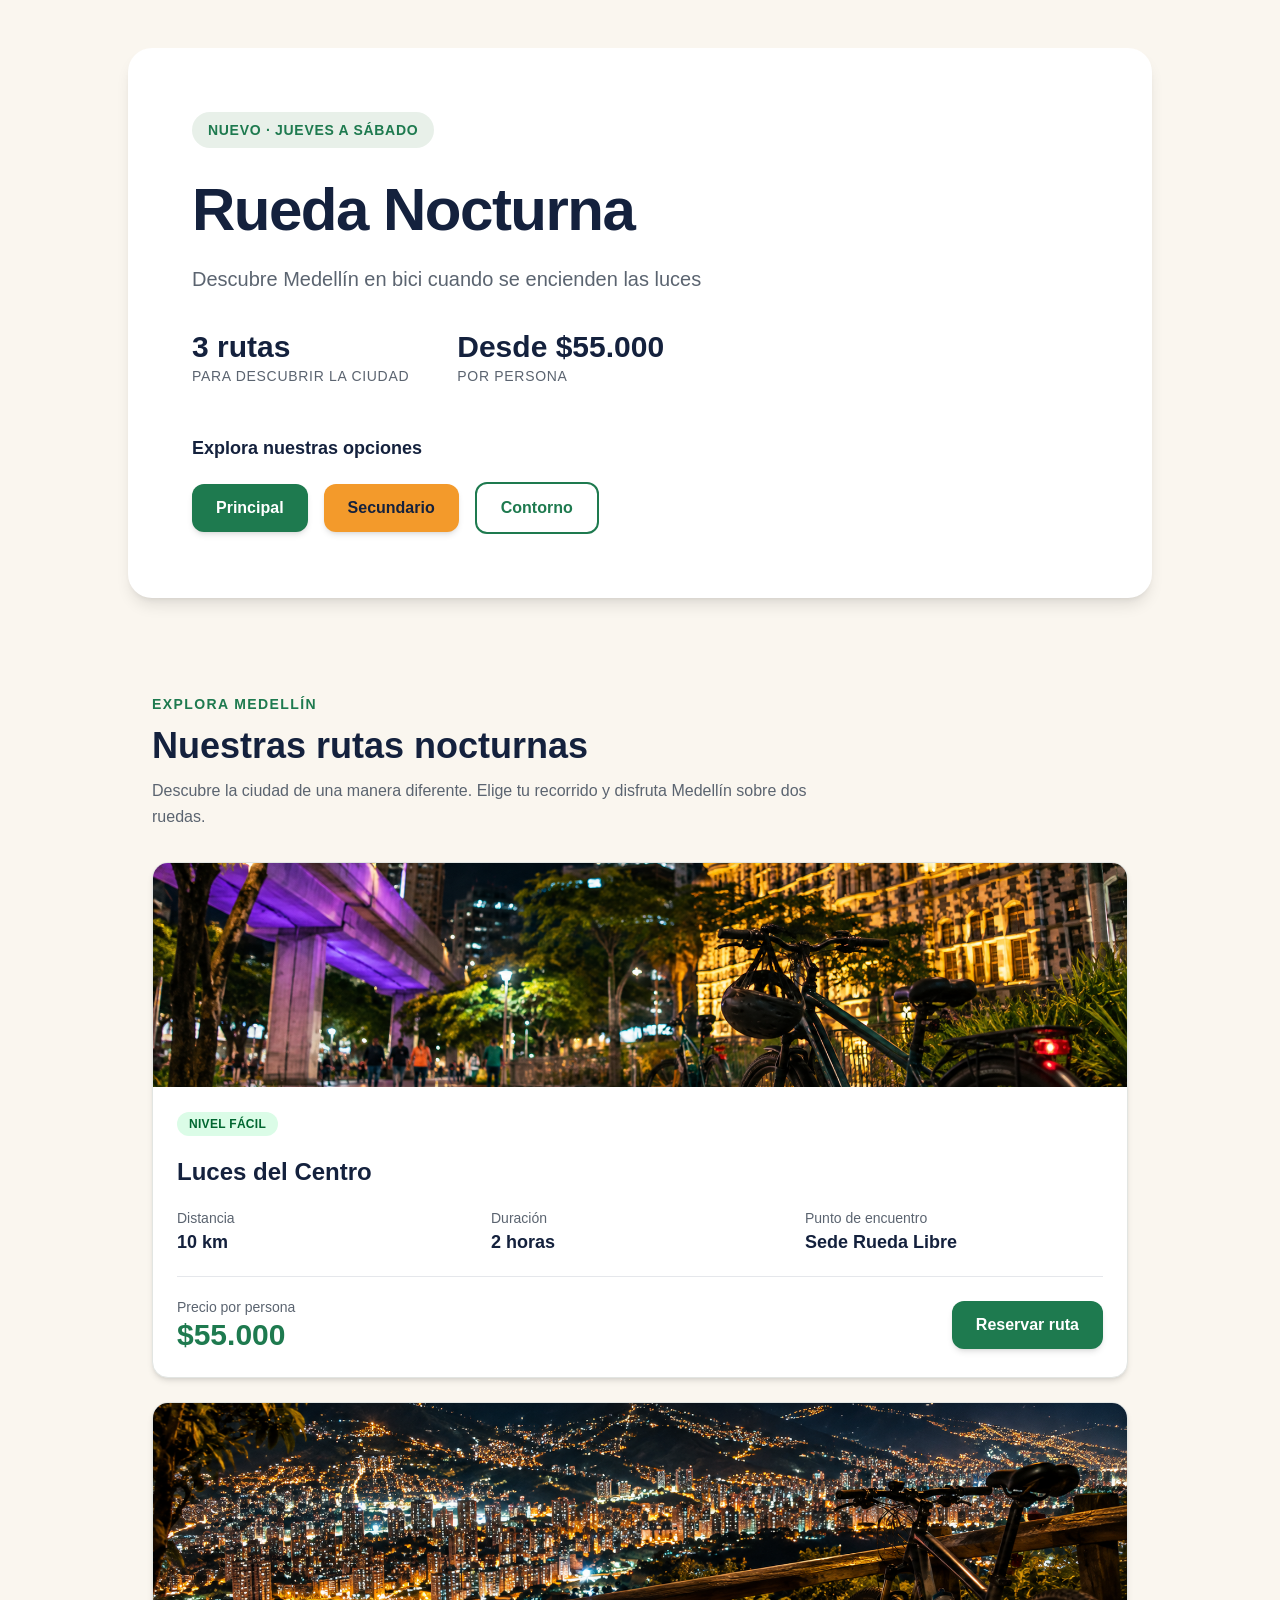
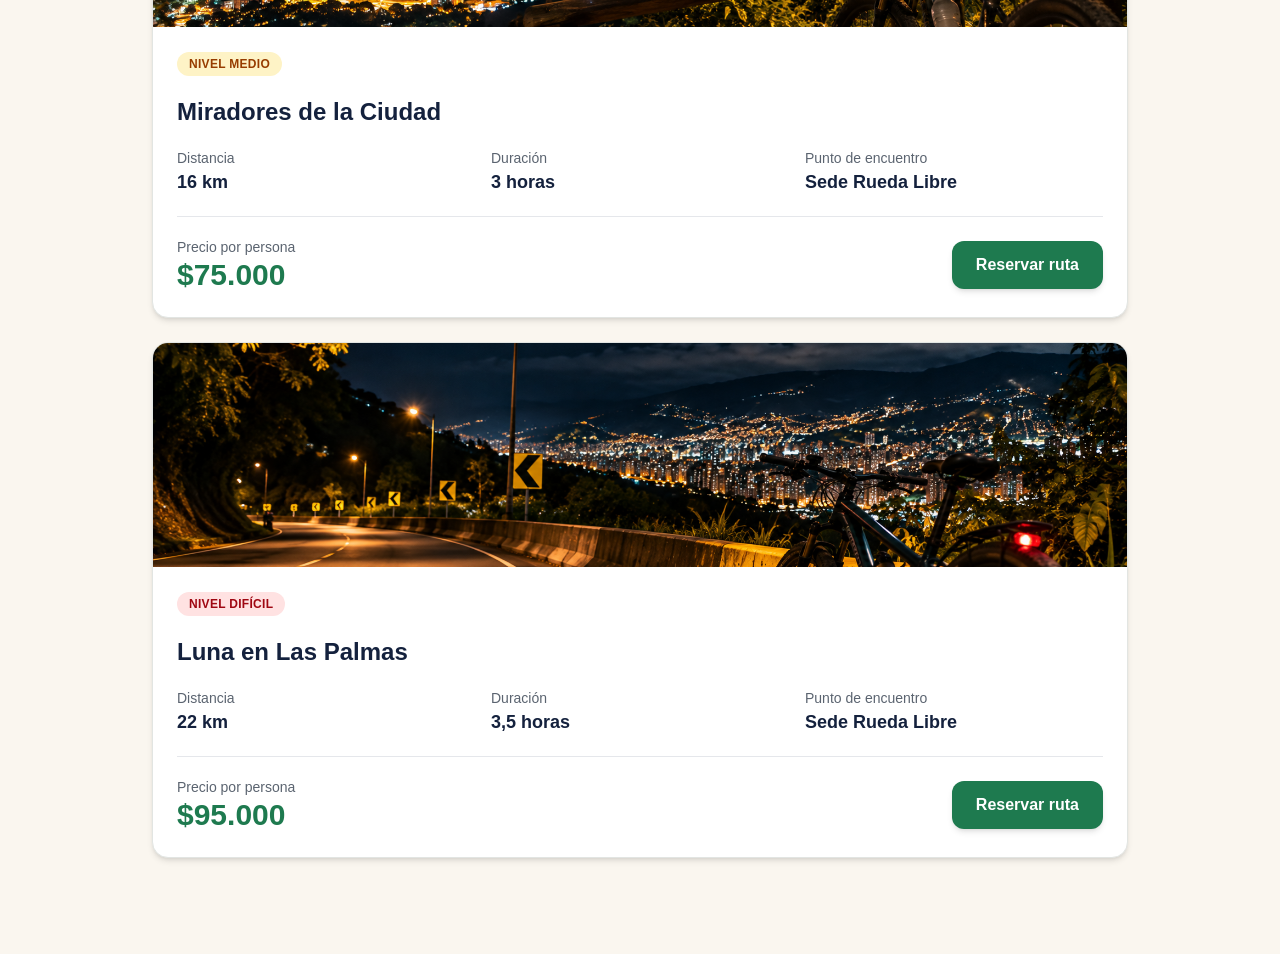
==== nocturna/index.html @ 679b84fb "Tailwind rutas" ====
<!DOCTYPE html>
<html lang="es">
<head>
    <meta charset="UTF-8">
    <meta name="viewport" content="width=device-width, initial-scale=1.0">
    <meta name="description" content="Rueda Nocturna: descubre Medellín en bici cuando se encienden las luces.">

    <title>Rueda Nocturna | Rueda Libre</title>

    <!-- CSS generado por Tailwind CLI -->
    <link rel="stylesheet" href="./src/output.css">
</head>

<body class="min-h-screen bg-[#FAF6EF] text-[#14213D] antialiased">

   <main class="flex min-h-screen flex-col items-center justify-center gap-12 px-6 py-12">

        <section class="mx-auto w-full max-w-5xl rounded-3xl bg-white px-6 py-12 shadow-lg sm:px-10 sm:py-16 lg:px-16">

            <div class="max-w-3xl space-y-6">

                <!-- Etiqueta de campaña -->
                <p class="inline-flex rounded-full bg-[#E8F0E9] px-4 py-2 text-sm font-semibold uppercase tracking-wider text-[#1E7A4F]">
                    Nuevo · Jueves a sábado
                </p>

                <!-- Título y descripción -->
                <div class="space-y-4">
                    <h1 class="text-4xl font-bold leading-tight tracking-tight text-[#14213D] sm:text-5xl lg:text-6xl">
                        Rueda Nocturna
                    </h1>

                    <p class="max-w-2xl text-lg leading-relaxed text-[#5B6470] sm:text-xl">
                        Descubre Medellín en bici cuando se encienden las luces
                    </p>
                </div>

                <!-- Información de campaña -->
                <div class="flex flex-col gap-4 pt-3 sm:flex-row sm:gap-12">

                    <div class="space-y-1">
                        <p class="text-3xl font-bold leading-none text-[#14213D]">
                            3 rutas
                        </p>
                        <p class="text-sm font-medium uppercase tracking-wider text-[#5B6470]">
                            Para descubrir la ciudad
                        </p>
                    </div>

                    <div class="space-y-1">
                        <p class="text-3xl font-bold leading-none text-[#14213D]">
                            Desde $55.000
                        </p>
                        <p class="text-sm font-medium uppercase tracking-wider text-[#5B6470]">
                            Por persona
                        </p>
                    </div>

                </div>

                <!-- Librería de botones -->
                <div class="space-y-5 pt-6">

                    <h2 class="text-lg font-bold text-[#14213D]">
                        Explora nuestras opciones
                    </h2>

                    <div class="flex flex-wrap items-center gap-4">

                        <!-- Botón principal -->
                        <button type="button"
                            class="rounded-xl bg-[#1E7A4F] px-6 py-3 font-bold text-white shadow-md transition-colors hover:bg-[#155D3B] focus-visible:outline-2 focus-visible:outline-offset-4 focus-visible:outline-[#1E7A4F]">
                            Principal
                        </button>

                        <!-- Botón secundario -->
                        <button type="button"
                            class="rounded-xl bg-[#F39A2B] px-6 py-3 font-bold text-[#14213D] shadow-md transition-colors hover:bg-[#E58B25] focus-visible:outline-2 focus-visible:outline-offset-4 focus-visible:outline-[#1E7A4F]">
                            Secundario
                        </button>

                        <!-- Botón de contorno -->
                        <button type="button"
                            class="rounded-xl border-2 border-[#1E7A4F] bg-transparent px-6 py-3 font-bold text-[#1E7A4F] transition-colors hover:bg-[#1E7A4F] hover:text-white focus-visible:outline-2 focus-visible:outline-offset-4 focus-visible:outline-[#1E7A4F]">
                            Contorno
                        </button>

                    </div>

                </div>

            </div>

        </section>



<!-- SECCIÓN DE RUTAS -->
<section id="rutas" class="mx-auto w-full max-w-5xl px-6 py-12">

    <div class="mb-8 space-y-3">
        <p class="text-sm font-bold uppercase tracking-widest text-[#1E7A4F]">
            Explora Medellín
        </p>

        <h2 class="text-3xl font-bold text-[#14213D] sm:text-4xl">
            Nuestras rutas nocturnas
        </h2>

        <p class="max-w-2xl text-base leading-relaxed text-[#5B6470]">
            Descubre la ciudad de una manera diferente.
            Elige tu recorrido y disfruta Medellín sobre dos ruedas.
        </p>
    </div>

    <div class="flex flex-col gap-6">

        <!-- CARD 1: LUCES DEL CENTRO -->
        <article class="overflow-hidden rounded-2xl border border-[#E2E5E2] bg-white shadow-md transition-shadow duration-300 hover:border-[#1E7A4F] hover:shadow-xl">

            <img
                src="../img/ruta-centro.jpg"
                alt="Recorrido nocturno por el centro de Medellín"
                class="h-56 w-full object-cover"
            >

            <div class="space-y-5 p-6">

                <span class="inline-flex rounded-full bg-green-100 px-3 py-1 text-xs font-bold uppercase tracking-wide text-green-800">
                    Nivel fácil
                </span>

                <h3 class="text-2xl font-bold text-[#14213D]">
                    Luces del Centro
                </h3>

                <!-- Datos de la ruta -->
                <dl class="grid grid-cols-1 gap-4 sm:grid-cols-3">

                    <div>
                        <dt class="text-sm font-medium text-[#5B6470]">
                            Distancia
                        </dt>
                        <dd class="text-lg font-bold text-[#14213D]">
                            10 km
                        </dd>
                    </div>

                    <div>
                        <dt class="text-sm font-medium text-[#5B6470]">
                            Duración
                        </dt>
                        <dd class="text-lg font-bold text-[#14213D]">
                            2 horas
                        </dd>
                    </div>

                    <div>
                        <dt class="text-sm font-medium text-[#5B6470]">
                            Punto de encuentro
                        </dt>
                        <dd class="text-lg font-bold text-[#14213D]">
                            Sede Rueda Libre
                        </dd>
                    </div>

                </dl>

                <div class="flex flex-col gap-4 border-t border-gray-200 pt-5 sm:flex-row sm:items-center sm:justify-between">

                    <div>
                        <p class="text-sm text-[#5B6470]">
                            Precio por persona
                        </p>
                        <p class="text-3xl font-bold text-[#1E7A4F]">
                            $55.000
                        </p>
                    </div>

                    <!-- Botón principal del Mini Reto 2 -->
                    <button type="button"
                        class="rounded-xl bg-[#1E7A4F] px-6 py-3 font-bold text-white shadow-md transition-colors hover:bg-[#155D3B] focus-visible:outline-2 focus-visible:outline-offset-4 focus-visible:outline-[#1E7A4F]">
                        Reservar ruta
                    </button>

                </div>

            </div>
        </article>


        <!-- CARD 2: MIRADORES DE LA CIUDAD -->
        <article class="overflow-hidden rounded-2xl border border-[#E2E5E2] bg-white shadow-md transition-shadow duration-300 hover:border-[#1E7A4F] hover:shadow-xl">

            <img
                src="../img/ruta-miradores.jpg"
                alt="Vista panorámica nocturna de Medellín desde sus miradores"
                class="h-56 w-full object-cover"
            >

            <div class="space-y-5 p-6">

                <span class="inline-flex rounded-full bg-amber-100 px-3 py-1 text-xs font-bold uppercase tracking-wide text-amber-800">
                    Nivel medio
                </span>

                <h3 class="text-2xl font-bold text-[#14213D]">
                    Miradores de la Ciudad
                </h3>

                <dl class="grid grid-cols-1 gap-4 sm:grid-cols-3">

                    <div>
                        <dt class="text-sm font-medium text-[#5B6470]">
                            Distancia
                        </dt>
                        <dd class="text-lg font-bold text-[#14213D]">
                            16 km
                        </dd>
                    </div>

                    <div>
                        <dt class="text-sm font-medium text-[#5B6470]">
                            Duración
                        </dt>
                        <dd class="text-lg font-bold text-[#14213D]">
                            3 horas
                        </dd>
                    </div>

                    <div>
                        <dt class="text-sm font-medium text-[#5B6470]">
                            Punto de encuentro
                        </dt>
                        <dd class="text-lg font-bold text-[#14213D]">
                            Sede Rueda Libre
                        </dd>
                    </div>

                </dl>

                <div class="flex flex-col gap-4 border-t border-gray-200 pt-5 sm:flex-row sm:items-center sm:justify-between">

                    <div>
                        <p class="text-sm text-[#5B6470]">
                            Precio por persona
                        </p>
                        <p class="text-3xl font-bold text-[#1E7A4F]">
                            $75.000
                        </p>
                    </div>

                    <button type="button"
                        class="rounded-xl bg-[#1E7A4F] px-6 py-3 font-bold text-white shadow-md transition-colors hover:bg-[#155D3B] focus-visible:outline-2 focus-visible:outline-offset-4 focus-visible:outline-[#1E7A4F]">
                        Reservar ruta
                    </button>

                </div>

            </div>
        </article>


        <!-- CARD 3: LUNA EN LAS PALMAS -->
        <article class="overflow-hidden rounded-2xl border border-[#E2E5E2] bg-white shadow-md transition-shadow duration-300 hover:border-[#1E7A4F] hover:shadow-xl">

            <img
                src="../img/ruta-palmas.jpg"
                alt="Carretera nocturna de Las Palmas en Medellín"
                class="h-56 w-full object-cover"
            >

            <div class="space-y-5 p-6">

                <span class="inline-flex rounded-full bg-red-100 px-3 py-1 text-xs font-bold uppercase tracking-wide text-red-800">
                    Nivel difícil
                </span>

                <h3 class="text-2xl font-bold text-[#14213D]">
                    Luna en Las Palmas
                </h3>

                <dl class="grid grid-cols-1 gap-4 sm:grid-cols-3">

                    <div>
                        <dt class="text-sm font-medium text-[#5B6470]">
                            Distancia
                        </dt>
                        <dd class="text-lg font-bold text-[#14213D]">
                            22 km
                        </dd>
                    </div>

                    <div>
                        <dt class="text-sm font-medium text-[#5B6470]">
                            Duración
                        </dt>
                        <dd class="text-lg font-bold text-[#14213D]">
                            3,5 horas
                        </dd>
                    </div>

                    <div>
                        <dt class="text-sm font-medium text-[#5B6470]">
                            Punto de encuentro
                        </dt>
                        <dd class="text-lg font-bold text-[#14213D]">
                            Sede Rueda Libre
                        </dd>
                    </div>

                </dl>

                <div class="flex flex-col gap-4 border-t border-gray-200 pt-5 sm:flex-row sm:items-center sm:justify-between">

                    <div>
                        <p class="text-sm text-[#5B6470]">
                            Precio por persona
                        </p>
                        <p class="text-3xl font-bold text-[#1E7A4F]">
                            $95.000
                        </p>
                    </div>

                    <button type="button"
                        class="rounded-xl bg-[#1E7A4F] px-6 py-3 font-bold text-white shadow-md transition-colors hover:bg-[#155D3B] focus-visible:outline-2 focus-visible:outline-offset-4 focus-visible:outline-[#1E7A4F]">
                        Reservar ruta
                    </button>

                </div>

            </div>
        </article>

    </div>

</section>
<!-- FIN SECCIÓN DE RUTAS -->


    </main>

</body>
</html>
---- nocturna/src/output.css ----
/*! tailwindcss v4.3.5 | MIT License | https://tailwindcss.com */
@layer properties;
@layer theme, base, components, utilities;
@layer theme {
  :root, :host {
    --font-sans: -apple-system, BlinkMacSystemFont, "Segoe UI", Roboto, "Helvetica Neue",
      "Noto Sans", Arial, sans-serif, "Apple Color Emoji", "Segoe UI Emoji",
      "Segoe UI Symbol", "Noto Color Emoji";
    --font-mono: ui-monospace, SFMono-Regular, Menlo, Monaco, Consolas, "Liberation Mono",
      "Courier New", monospace;
    --color-red-100: oklch(93.6% 0.032 17.717);
    --color-red-800: oklch(44.4% 0.177 26.899);
    --color-amber-100: oklch(96.2% 0.059 95.617);
    --color-amber-800: oklch(47.3% 0.137 46.201);
    --color-green-100: oklch(96.2% 0.044 156.743);
    --color-green-800: oklch(44.8% 0.119 151.328);
    --color-gray-200: oklch(92.8% 0.006 264.531);
    --color-white: #fff;
    --spacing: 0.25rem;
    --container-2xl: 42rem;
    --container-3xl: 48rem;
    --container-5xl: 64rem;
    --text-xs: 0.75rem;
    --text-xs--line-height: calc(1 / 0.75);
    --text-sm: 0.875rem;
    --text-sm--line-height: calc(1.25 / 0.875);
    --text-base: 1rem;
    --text-base--line-height: calc(1.5 / 1);
    --text-lg: 1.125rem;
    --text-lg--line-height: calc(1.75 / 1.125);
    --text-xl: 1.25rem;
    --text-xl--line-height: calc(1.75 / 1.25);
    --text-2xl: 1.5rem;
    --text-2xl--line-height: calc(2 / 1.5);
    --text-3xl: 1.875rem;
    --text-3xl--line-height: calc(2.25 / 1.875);
    --text-4xl: 2.25rem;
    --text-4xl--line-height: calc(2.5 / 2.25);
    --text-5xl: 3rem;
    --text-5xl--line-height: 1;
    --text-6xl: 3.75rem;
    --text-6xl--line-height: 1;
    --font-weight-medium: 500;
    --font-weight-semibold: 600;
    --font-weight-bold: 700;
    --tracking-tight: -0.025em;
    --tracking-wide: 0.025em;
    --tracking-wider: 0.05em;
    --tracking-widest: 0.1em;
    --leading-tight: 1.25;
    --leading-relaxed: 1.625;
    --radius-xl: 0.75rem;
    --radius-2xl: 1rem;
    --radius-3xl: 1.5rem;
    --default-transition-duration: 150ms;
    --default-transition-timing-function: cubic-bezier(0.4, 0, 0.2, 1);
    --default-font-family: var(--font-sans);
    --default-mono-font-family: var(--font-mono);
  }
}
@layer base {
  *, ::after, ::before, ::backdrop, ::file-selector-button {
    box-sizing: border-box;
    margin: 0;
    padding: 0;
    border: 0 solid;
  }
  html, :host {
    line-height: 1.5;
    -webkit-text-size-adjust: 100%;
    tab-size: 4;
    font-family: var(--default-font-family, -apple-system, BlinkMacSystemFont, "Segoe UI", Roboto, "Helvetica Neue", "Noto Sans", Arial, sans-serif, "Apple Color Emoji", "Segoe UI Emoji", "Segoe UI Symbol", "Noto Color Emoji");
    font-feature-settings: var(--default-font-feature-settings, normal);
    font-variation-settings: var(--default-font-variation-settings, normal);
    -webkit-tap-highlight-color: transparent;
  }
  hr {
    height: 0;
    color: inherit;
    border-top-width: 1px;
  }
  abbr:where([title]) {
    -webkit-text-decoration: underline dotted;
    text-decoration: underline dotted;
  }
  h1, h2, h3, h4, h5, h6 {
    font-size: inherit;
    font-weight: inherit;
  }
  a {
    color: inherit;
    -webkit-text-decoration: inherit;
    text-decoration: inherit;
  }
  b, strong {
    font-weight: bolder;
  }
  code, kbd, samp, pre {
    font-family: var(--default-mono-font-family, ui-monospace, SFMono-Regular, Menlo, Monaco, Consolas, "Liberation Mono", "Courier New", monospace);
    font-feature-settings: var(--default-mono-font-feature-settings, normal);
    font-variation-settings: var(--default-mono-font-variation-settings, normal);
    font-size: 1em;
  }
  small {
    font-size: 80%;
  }
  sub, sup {
    font-size: 75%;
    line-height: 0;
    position: relative;
    vertical-align: baseline;
  }
  sub {
    bottom: -0.25em;
  }
  sup {
    top: -0.5em;
  }
  table {
    text-indent: 0;
    border-color: inherit;
    border-collapse: collapse;
  }
  :-moz-focusring:where(:not(iframe)) {
    outline: auto;
  }
  progress {
    vertical-align: baseline;
  }
  summary {
    display: list-item;
  }
  ol, ul, menu {
    list-style: none;
  }
  img, svg, video, canvas, audio, iframe, embed, object {
    display: block;
    vertical-align: middle;
  }
  img, video {
    max-width: 100%;
    height: auto;
  }
  button, input, select, optgroup, textarea, ::file-selector-button {
    font: inherit;
    font-feature-settings: inherit;
    font-variation-settings: inherit;
    letter-spacing: inherit;
    color: inherit;
    border-radius: 0;
    background-color: transparent;
    opacity: 1;
  }
  :where(select:is([multiple], [size])) optgroup {
    font-weight: bolder;
  }
  :where(select:is([multiple], [size])) optgroup option {
    padding-inline-start: 20px;
  }
  ::file-selector-button {
    margin-inline-end: 4px;
  }
  ::placeholder {
    opacity: 1;
  }
  @supports (not (-webkit-appearance: -apple-pay-button))  or (contain-intrinsic-size: 1px) {
    ::placeholder {
      color: currentcolor;
      @supports (color: color-mix(in lab, red, red)) {
        color: color-mix(in oklab, currentcolor 50%, transparent);
      }
    }
  }
  textarea {
    resize: vertical;
  }
  ::-webkit-search-decoration {
    -webkit-appearance: none;
  }
  ::-webkit-date-and-time-value {
    min-height: 1lh;
    text-align: inherit;
  }
  ::-webkit-datetime-edit {
    display: inline-flex;
  }
  ::-webkit-datetime-edit-fields-wrapper {
    padding: 0;
  }
  ::-webkit-datetime-edit, ::-webkit-datetime-edit-year-field, ::-webkit-datetime-edit-month-field, ::-webkit-datetime-edit-day-field, ::-webkit-datetime-edit-hour-field, ::-webkit-datetime-edit-minute-field, ::-webkit-datetime-edit-second-field, ::-webkit-datetime-edit-millisecond-field, ::-webkit-datetime-edit-meridiem-field {
    padding-block: 0;
  }
  ::-webkit-calendar-picker-indicator {
    line-height: 1;
  }
  :-moz-ui-invalid {
    box-shadow: none;
  }
  button, input:where([type="button"], [type="reset"], [type="submit"]), ::file-selector-button {
    appearance: button;
  }
  ::-webkit-inner-spin-button, ::-webkit-outer-spin-button {
    height: auto;
  }
  [hidden]:where(:not([hidden="until-found"])) {
    display: none !important;
  }
}
@layer utilities {
  .visible {
    visibility: visible;
  }
  .mx-auto {
    margin-inline: auto;
  }
  .mb-8 {
    margin-bottom: calc(var(--spacing) * 8);
  }
  .flex {
    display: flex;
  }
  .grid {
    display: grid;
  }
  .inline-flex {
    display: inline-flex;
  }
  .h-56 {
    height: calc(var(--spacing) * 56);
  }
  .min-h-screen {
    min-height: 100vh;
  }
  .w-full {
    width: 100%;
  }
  .max-w-2xl {
    max-width: var(--container-2xl);
  }
  .max-w-3xl {
    max-width: var(--container-3xl);
  }
  .max-w-5xl {
    max-width: var(--container-5xl);
  }
  .grid-cols-1 {
    grid-template-columns: repeat(1, minmax(0, 1fr));
  }
  .flex-col {
    flex-direction: column;
  }
  .flex-wrap {
    flex-wrap: wrap;
  }
  .items-center {
    align-items: center;
  }
  .justify-center {
    justify-content: center;
  }
  .gap-4 {
    gap: calc(var(--spacing) * 4);
  }
  .gap-6 {
    gap: calc(var(--spacing) * 6);
  }
  .gap-12 {
    gap: calc(var(--spacing) * 12);
  }
  :where(.space-y-1 > :not(:last-child)) {
    --tw-space-y-reverse: 0;
    margin-block-start: calc(var(--spacing) * var(--tw-space-y-reverse));
    margin-block-end: calc(var(--spacing) * calc(1 - var(--tw-space-y-reverse)));
  }
  :where(.space-y-3 > :not(:last-child)) {
    --tw-space-y-reverse: 0;
    margin-block-start: calc(calc(var(--spacing) * 3) * var(--tw-space-y-reverse));
    margin-block-end: calc(calc(var(--spacing) * 3) * calc(1 - var(--tw-space-y-reverse)));
  }
  :where(.space-y-4 > :not(:last-child)) {
    --tw-space-y-reverse: 0;
    margin-block-start: calc(calc(var(--spacing) * 4) * var(--tw-space-y-reverse));
    margin-block-end: calc(calc(var(--spacing) * 4) * calc(1 - var(--tw-space-y-reverse)));
  }
  :where(.space-y-5 > :not(:last-child)) {
    --tw-space-y-reverse: 0;
    margin-block-start: calc(calc(var(--spacing) * 5) * var(--tw-space-y-reverse));
    margin-block-end: calc(calc(var(--spacing) * 5) * calc(1 - var(--tw-space-y-reverse)));
  }
  :where(.space-y-6 > :not(:last-child)) {
    --tw-space-y-reverse: 0;
    margin-block-start: calc(calc(var(--spacing) * 6) * var(--tw-space-y-reverse));
    margin-block-end: calc(calc(var(--spacing) * 6) * calc(1 - var(--tw-space-y-reverse)));
  }
  .overflow-hidden {
    overflow: hidden;
  }
  .rounded-2xl {
    border-radius: var(--radius-2xl);
  }
  .rounded-3xl {
    border-radius: var(--radius-3xl);
  }
  .rounded-full {
    border-radius: calc(infinity * 1px);
  }
  .rounded-xl {
    border-radius: var(--radius-xl);
  }
  .border {
    border-style: var(--tw-border-style);
    border-width: 1px;
  }
  .border-2 {
    border-style: var(--tw-border-style);
    border-width: 2px;
  }
  .border-t {
    border-top-style: var(--tw-border-style);
    border-top-width: 1px;
  }
  .border-\[\#1E7A4F\] {
    border-color: #1E7A4F;
  }
  .border-\[\#E2E5E2\] {
    border-color: #E2E5E2;
  }
  .border-gray-200 {
    border-color: var(--color-gray-200);
  }
  .bg-\[\#1E7A4F\] {
    background-color: #1E7A4F;
  }
  .bg-\[\#E8F0E9\] {
    background-color: #E8F0E9;
  }
  .bg-\[\#F39A2B\] {
    background-color: #F39A2B;
  }
  .bg-\[\#FAF6EF\] {
    background-color: #FAF6EF;
  }
  .bg-amber-100 {
    background-color: var(--color-amber-100);
  }
  .bg-green-100 {
    background-color: var(--color-green-100);
  }
  .bg-red-100 {
    background-color: var(--color-red-100);
  }
  .bg-transparent {
    background-color: transparent;
  }
  .bg-white {
    background-color: var(--color-white);
  }
  .object-cover {
    object-fit: cover;
  }
  .p-6 {
    padding: calc(var(--spacing) * 6);
  }
  .px-3 {
    padding-inline: calc(var(--spacing) * 3);
  }
  .px-4 {
    padding-inline: calc(var(--spacing) * 4);
  }
  .px-6 {
    padding-inline: calc(var(--spacing) * 6);
  }
  .px-8 {
    padding-inline: calc(var(--spacing) * 8);
  }
  .py-1 {
    padding-block: var(--spacing);
  }
  .py-2 {
    padding-block: calc(var(--spacing) * 2);
  }
  .py-3 {
    padding-block: calc(var(--spacing) * 3);
  }
  .py-4 {
    padding-block: calc(var(--spacing) * 4);
  }
  .py-12 {
    padding-block: calc(var(--spacing) * 12);
  }
  .pt-3 {
    padding-top: calc(var(--spacing) * 3);
  }
  .pt-4 {
    padding-top: calc(var(--spacing) * 4);
  }
  .pt-5 {
    padding-top: calc(var(--spacing) * 5);
  }
  .pt-6 {
    padding-top: calc(var(--spacing) * 6);
  }
  .text-2xl {
    font-size: var(--text-2xl);
    line-height: var(--tw-leading, var(--text-2xl--line-height));
  }
  .text-3xl {
    font-size: var(--text-3xl);
    line-height: var(--tw-leading, var(--text-3xl--line-height));
  }
  .text-4xl {
    font-size: var(--text-4xl);
    line-height: var(--tw-leading, var(--text-4xl--line-height));
  }
  .text-base {
    font-size: var(--text-base);
    line-height: var(--tw-leading, var(--text-base--line-height));
  }
  .text-lg {
    font-size: var(--text-lg);
    line-height: var(--tw-leading, var(--text-lg--line-height));
  }
  .text-sm {
    font-size: var(--text-sm);
    line-height: var(--tw-leading, var(--text-sm--line-height));
  }
  .text-xs {
    font-size: var(--text-xs);
    line-height: var(--tw-leading, var(--text-xs--line-height));
  }
  .leading-none {
    --tw-leading: 1;
    line-height: 1;
  }
  .leading-relaxed {
    --tw-leading: var(--leading-relaxed);
    line-height: var(--leading-relaxed);
  }
  .leading-tight {
    --tw-leading: var(--leading-tight);
    line-height: var(--leading-tight);
  }
  .font-bold {
    --tw-font-weight: var(--font-weight-bold);
    font-weight: var(--font-weight-bold);
  }
  .font-medium {
    --tw-font-weight: var(--font-weight-medium);
    font-weight: var(--font-weight-medium);
  }
  .font-semibold {
    --tw-font-weight: var(--font-weight-semibold);
    font-weight: var(--font-weight-semibold);
  }
  .tracking-tight {
    --tw-tracking: var(--tracking-tight);
    letter-spacing: var(--tracking-tight);
  }
  .tracking-wide {
    --tw-tracking: var(--tracking-wide);
    letter-spacing: var(--tracking-wide);
  }
  .tracking-wider {
    --tw-tracking: var(--tracking-wider);
    letter-spacing: var(--tracking-wider);
  }
  .tracking-widest {
    --tw-tracking: var(--tracking-widest);
    letter-spacing: var(--tracking-widest);
  }
  .text-\[\#1E7A4F\] {
    color: #1E7A4F;
  }
  .text-\[\#5B6470\] {
    color: #5B6470;
  }
  .text-\[\#14213D\] {
    color: #14213D;
  }
  .text-amber-800 {
    color: var(--color-amber-800);
  }
  .text-green-800 {
    color: var(--color-green-800);
  }
  .text-red-800 {
    color: var(--color-red-800);
  }
  .text-white {
    color: var(--color-white);
  }
  .uppercase {
    text-transform: uppercase;
  }
  .no-underline {
    text-decoration-line: none;
  }
  .antialiased {
    -webkit-font-smoothing: antialiased;
    -moz-osx-font-smoothing: grayscale;
  }
  .shadow-lg {
    --tw-shadow: 0 10px 15px -3px var(--tw-shadow-color, rgb(0 0 0 / 0.1)), 0 4px 6px -4px var(--tw-shadow-color, rgb(0 0 0 / 0.1));
    box-shadow: var(--tw-inset-shadow), var(--tw-inset-ring-shadow), var(--tw-ring-offset-shadow), var(--tw-ring-shadow), var(--tw-shadow);
  }
  .shadow-md {
    --tw-shadow: 0 4px 6px -1px var(--tw-shadow-color, rgb(0 0 0 / 0.1)), 0 2px 4px -2px var(--tw-shadow-color, rgb(0 0 0 / 0.1));
    box-shadow: var(--tw-inset-shadow), var(--tw-inset-ring-shadow), var(--tw-ring-offset-shadow), var(--tw-ring-shadow), var(--tw-shadow);
  }
  .shadow-sm {
    --tw-shadow: 0 1px 3px 0 var(--tw-shadow-color, rgb(0 0 0 / 0.1)), 0 1px 2px -1px var(--tw-shadow-color, rgb(0 0 0 / 0.1));
    box-shadow: var(--tw-inset-shadow), var(--tw-inset-ring-shadow), var(--tw-ring-offset-shadow), var(--tw-ring-shadow), var(--tw-shadow);
  }
  .transition-colors {
    transition-property: color, background-color, border-color, outline-color, text-decoration-color, fill, stroke, --tw-gradient-from, --tw-gradient-via, --tw-gradient-to;
    transition-timing-function: var(--tw-ease, var(--default-transition-timing-function));
    transition-duration: var(--tw-duration, var(--default-transition-duration));
  }
  .transition-shadow {
    transition-property: box-shadow;
    transition-timing-function: var(--tw-ease, var(--default-transition-timing-function));
    transition-duration: var(--tw-duration, var(--default-transition-duration));
  }
  .duration-300 {
    --tw-duration: 300ms;
    transition-duration: 300ms;
  }
  @media (hover: hover) {
    .hover\:border-\[\#1E7A4F\]:hover {
      border-color: #1E7A4F;
    }
    .hover\:bg-\[\#1E7A4F\]:hover {
      background-color: #1E7A4F;
    }
    .hover\:bg-\[\#155D3B\]:hover {
      background-color: #155D3B;
    }
    .hover\:bg-\[\#E58B25\]:hover {
      background-color: #E58B25;
    }
    .hover\:text-white:hover {
      color: var(--color-white);
    }
    .hover\:shadow-xl:hover {
      --tw-shadow: 0 20px 25px -5px var(--tw-shadow-color, rgb(0 0 0 / 0.1)), 0 8px 10px -6px var(--tw-shadow-color, rgb(0 0 0 / 0.1));
      box-shadow: var(--tw-inset-shadow), var(--tw-inset-ring-shadow), var(--tw-ring-offset-shadow), var(--tw-ring-shadow), var(--tw-shadow);
    }
  }
  .focus-visible\:outline-2:focus-visible {
    outline-style: var(--tw-outline-style);
    outline-width: 2px;
  }
  .focus-visible\:outline-offset-4:focus-visible {
    outline-offset: 4px;
  }
  .focus-visible\:outline-\[\#1E7A4F\]:focus-visible {
    outline-color: #1E7A4F;
  }
  @media (width >= 40rem) {
    .sm\:w-auto {
      width: auto;
    }
    .sm\:grid-cols-3 {
      grid-template-columns: repeat(3, minmax(0, 1fr));
    }
    .sm\:flex-row {
      flex-direction: row;
    }
    .sm\:items-center {
      align-items: center;
    }
    .sm\:justify-between {
      justify-content: space-between;
    }
    .sm\:gap-12 {
      gap: calc(var(--spacing) * 12);
    }
    .sm\:px-10 {
      padding-inline: calc(var(--spacing) * 10);
    }
    .sm\:py-16 {
      padding-block: calc(var(--spacing) * 16);
    }
    .sm\:text-4xl {
      font-size: var(--text-4xl);
      line-height: var(--tw-leading, var(--text-4xl--line-height));
    }
    .sm\:text-5xl {
      font-size: var(--text-5xl);
      line-height: var(--tw-leading, var(--text-5xl--line-height));
    }
    .sm\:text-xl {
      font-size: var(--text-xl);
      line-height: var(--tw-leading, var(--text-xl--line-height));
    }
  }
  @media (width >= 64rem) {
    .lg\:px-16 {
      padding-inline: calc(var(--spacing) * 16);
    }
    .lg\:text-6xl {
      font-size: var(--text-6xl);
      line-height: var(--tw-leading, var(--text-6xl--line-height));
    }
  }
}
@property --tw-space-y-reverse {
  syntax: "*";
  inherits: false;
  initial-value: 0;
}
@property --tw-border-style {
  syntax: "*";
  inherits: false;
  initial-value: solid;
}
@property --tw-leading {
  syntax: "*";
  inherits: false;
}
@property --tw-font-weight {
  syntax: "*";
  inherits: false;
}
@property --tw-tracking {
  syntax: "*";
  inherits: false;
}
@property --tw-shadow {
  syntax: "*";
  inherits: false;
  initial-value: 0 0 #0000;
}
@property --tw-shadow-color {
  syntax: "*";
  inherits: false;
}
@property --tw-shadow-alpha {
  syntax: "<percentage>";
  inherits: false;
  initial-value: 100%;
}
@property --tw-inset-shadow {
  syntax: "*";
  inherits: false;
  initial-value: 0 0 #0000;
}
@property --tw-inset-shadow-color {
  syntax: "*";
  inherits: false;
}
@property --tw-inset-shadow-alpha {
  syntax: "<percentage>";
  inherits: false;
  initial-value: 100%;
}
@property --tw-ring-color {
  syntax: "*";
  inherits: false;
}
@property --tw-ring-shadow {
  syntax: "*";
  inherits: false;
  initial-value: 0 0 #0000;
}
@property --tw-inset-ring-color {
  syntax: "*";
  inherits: false;
}
@property --tw-inset-ring-shadow {
  syntax: "*";
  inherits: false;
  initial-value: 0 0 #0000;
}
@property --tw-ring-inset {
  syntax: "*";
  inherits: false;
}
@property --tw-ring-offset-width {
  syntax: "<length>";
  inherits: false;
  initial-value: 0px;
}
@property --tw-ring-offset-color {
  syntax: "*";
  inherits: false;
  initial-value: #fff;
}
@property --tw-ring-offset-shadow {
  syntax: "*";
  inherits: false;
  initial-value: 0 0 #0000;
}
@property --tw-duration {
  syntax: "*";
  inherits: false;
}
@property --tw-outline-style {
  syntax: "*";
  inherits: false;
  initial-value: solid;
}
@layer properties {
  @supports ((-webkit-hyphens: none) and (not (margin-trim: block))) or ((-moz-orient: inline) and (not (color:rgb(from red r g b)))) {
    *, ::before, ::after, ::backdrop {
      --tw-space-y-reverse: 0;
      --tw-border-style: solid;
      --tw-leading: initial;
      --tw-font-weight: initial;
      --tw-tracking: initial;
      --tw-shadow: 0 0 #0000;
      --tw-shadow-color: initial;
      --tw-shadow-alpha: 100%;
      --tw-inset-shadow: 0 0 #0000;
      --tw-inset-shadow-color: initial;
      --tw-inset-shadow-alpha: 100%;
      --tw-ring-color: initial;
      --tw-ring-shadow: 0 0 #0000;
      --tw-inset-ring-color: initial;
      --tw-inset-ring-shadow: 0 0 #0000;
      --tw-ring-inset: initial;
      --tw-ring-offset-width: 0px;
      --tw-ring-offset-color: #fff;
      --tw-ring-offset-shadow: 0 0 #0000;
      --tw-duration: initial;
      --tw-outline-style: solid;
    }
  }
}
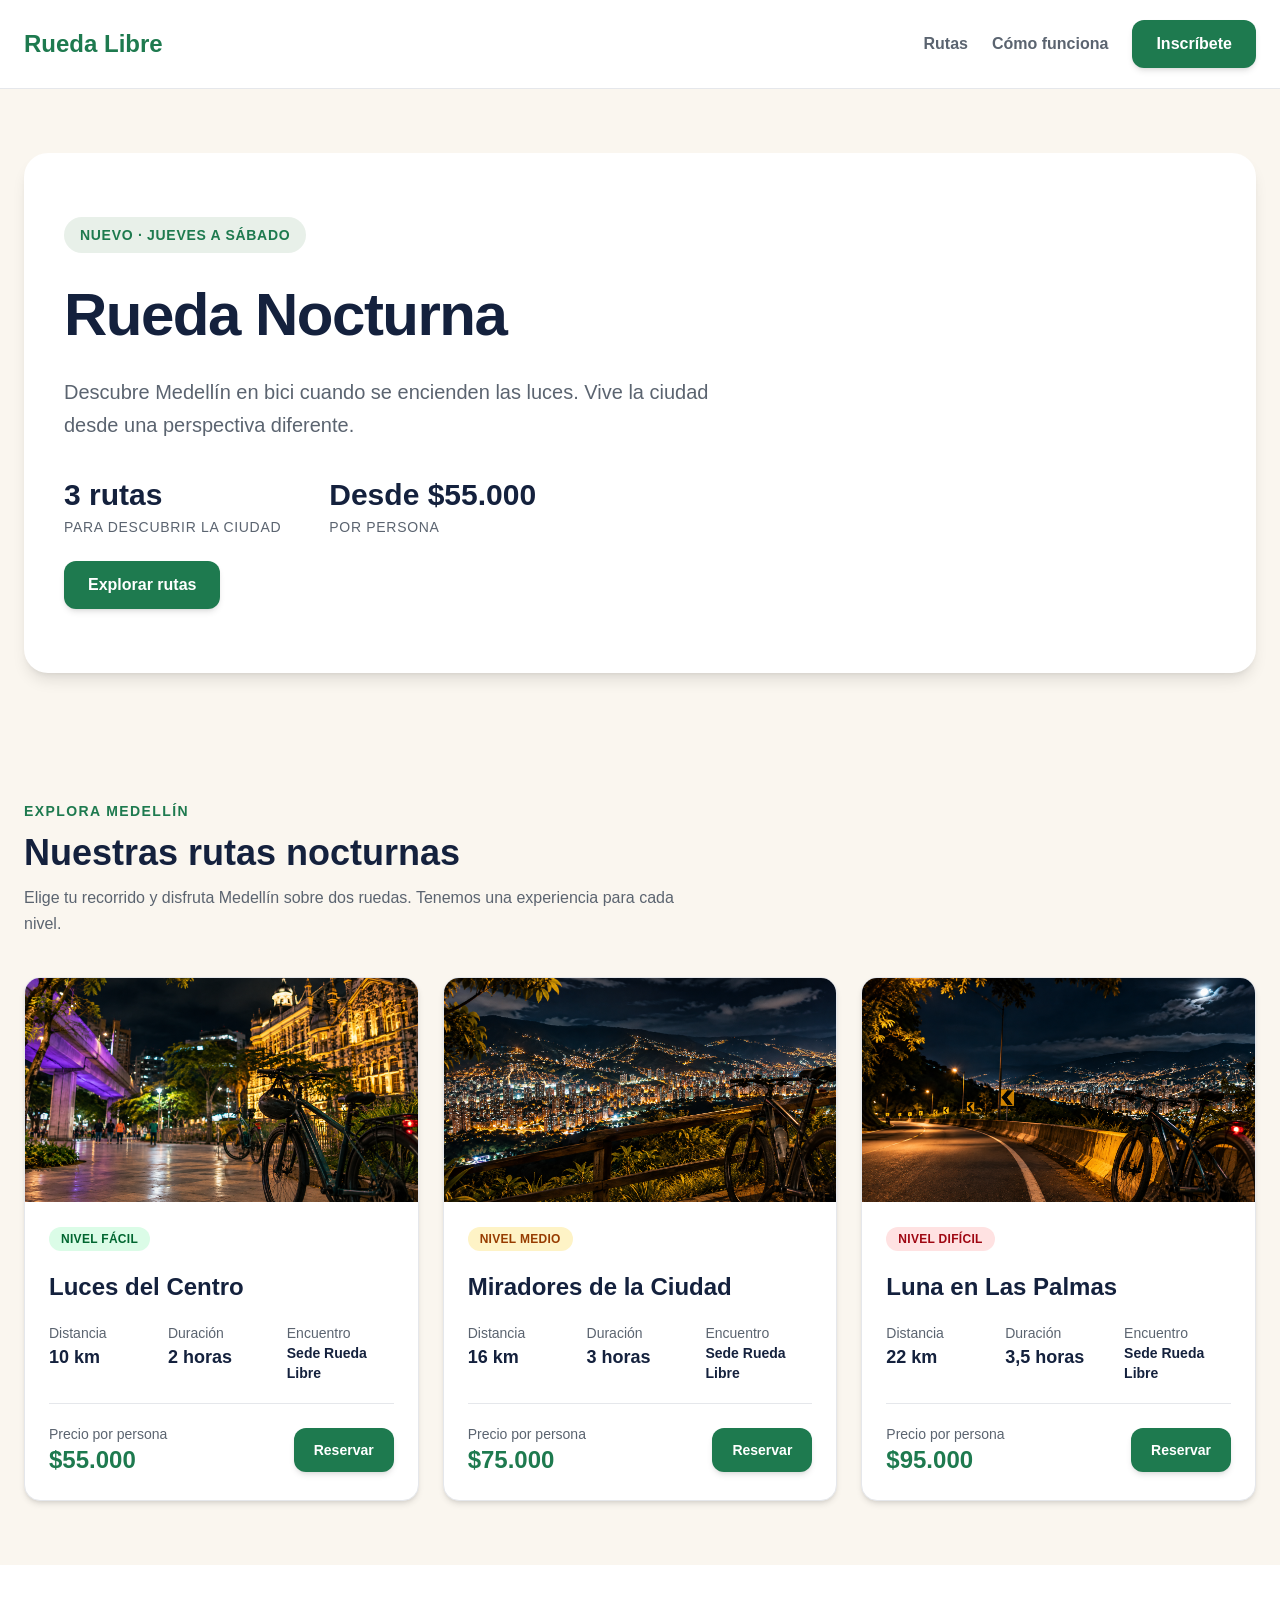
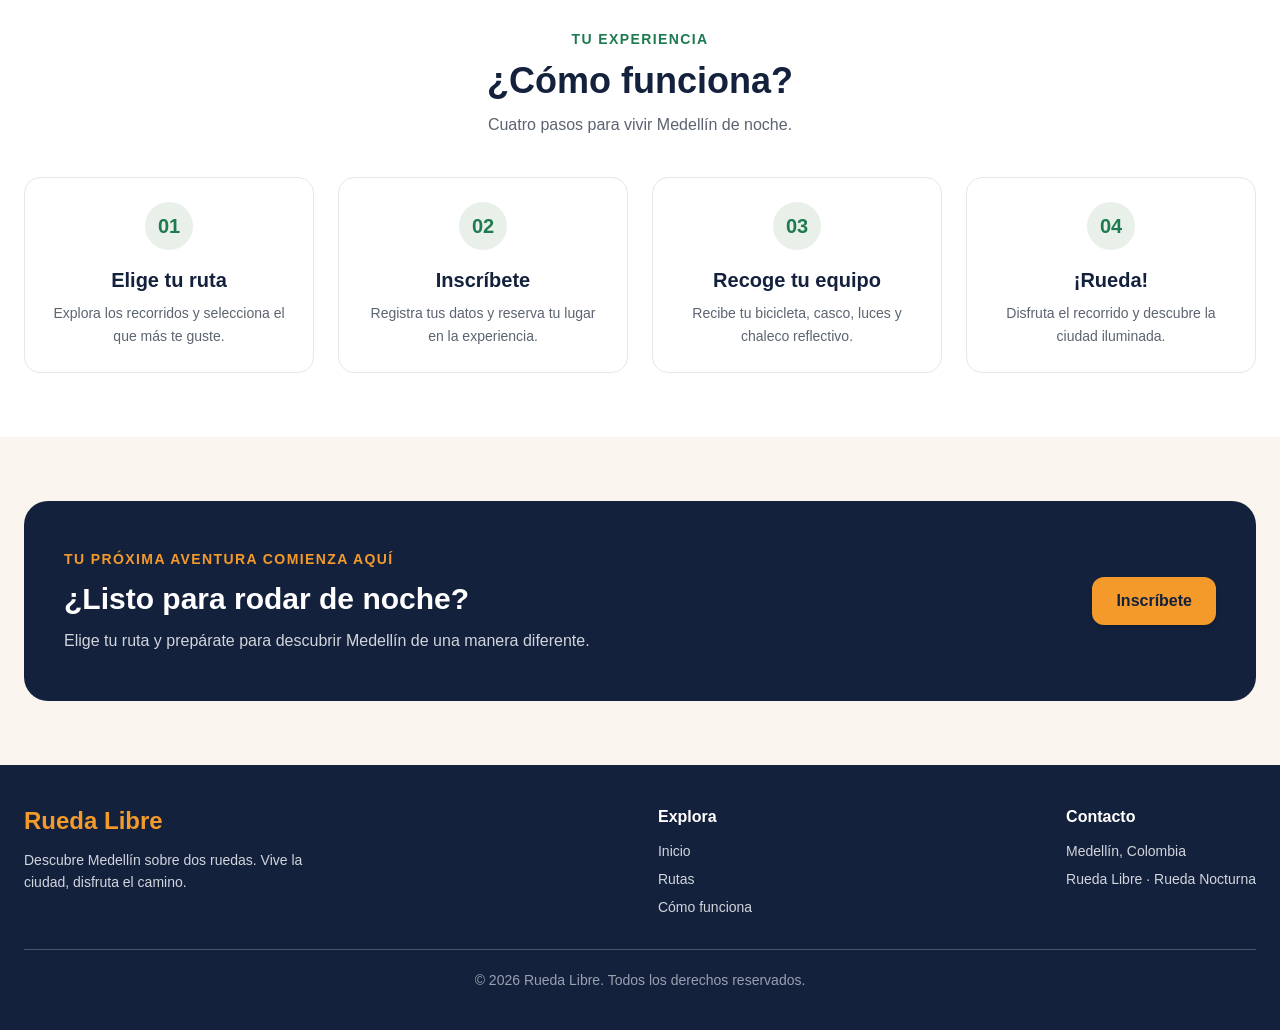
==== commit a88ce0dd: "maquetacion landing" ====
--- a/nocturna/index.html
+++ b/nocturna/index.html
@@ -4,342 +4,395 @@
 <head>
     <meta charset="UTF-8">
     <meta name="viewport" content="width=device-width, initial-scale=1.0">
-    <meta name="description" content="Rueda Nocturna: descubre Medellín en bici cuando se encienden las luces.">
-
+    <meta name="description" content="Descubre Medellín de noche en bicicleta con Rueda Nocturna.">
     <title>Rueda Nocturna | Rueda Libre</title>
-
-    <!-- CSS generado por Tailwind CLI -->
     <link rel="stylesheet" href="./src/output.css">
 </head>
 
 <body class="min-h-screen bg-[#FAF6EF] text-[#14213D] antialiased">
 
-   <main class="flex min-h-screen flex-col items-center justify-center gap-12 px-6 py-12">
-
-        <section class="mx-auto w-full max-w-5xl rounded-3xl bg-white px-6 py-12 shadow-lg sm:px-10 sm:py-16 lg:px-16">
-
-            <div class="max-w-3xl space-y-6">
-
-                <!-- Etiqueta de campaña -->
-                <p class="inline-flex rounded-full bg-[#E8F0E9] px-4 py-2 text-sm font-semibold uppercase tracking-wider text-[#1E7A4F]">
-                    Nuevo · Jueves a sábado
-                </p>
-
-                <!-- Título y descripción -->
-                <div class="space-y-4">
-                    <h1 class="text-4xl font-bold leading-tight tracking-tight text-[#14213D] sm:text-5xl lg:text-6xl">
+    <!-- 1. ENCABEZADO -->
+    <header class="border-b border-gray-200 bg-white">
+        <div class="mx-auto flex max-w-7xl items-center justify-between gap-6 px-6 py-5">
+
+            <a href="#inicio" class="text-2xl font-bold text-[#1E7A4F]">
+                Rueda Libre
+            </a>
+
+            <nav aria-label="Navegación principal" class="flex items-center gap-6">
+                <a href="#rutas" class="font-semibold text-[#5B6470] hover:text-[#1E7A4F]">
+                    Rutas
+                </a>
+                <a href="#como-funciona" class="font-semibold text-[#5B6470] hover:text-[#1E7A4F]">
+                    Cómo funciona
+                </a>
+                <a href="#inscripcion"
+                   class="rounded-xl bg-[#1E7A4F] px-6 py-3 font-bold text-white shadow-md transition-colors hover:bg-[#155D3B] focus-visible:outline-none focus-visible:ring-2 focus-visible:ring-[#1E7A4F] focus-visible:ring-offset-4">
+                    Inscríbete
+                </a>
+            </nav>
+
+        </div>
+    </header>
+
+
+    <main>
+
+        <!-- 2. SECCIÓN PRINCIPAL -->
+        <section id="inicio" class="px-6 py-16">
+            <div class="mx-auto max-w-7xl rounded-3xl bg-white px-10 py-16 shadow-lg">
+
+                <div class="max-w-3xl space-y-6">
+
+                    <p class="inline-flex rounded-full bg-[#E8F0E9] px-4 py-2 text-sm font-semibold uppercase tracking-wider text-[#1E7A4F]">
+                        Nuevo · Jueves a sábado
+                    </p>
+
+                    <h1 class="text-6xl font-bold leading-tight tracking-tight">
                         Rueda Nocturna
                     </h1>
 
-                    <p class="max-w-2xl text-lg leading-relaxed text-[#5B6470] sm:text-xl">
-                        Descubre Medellín en bici cuando se encienden las luces
-                    </p>
-                </div>
-
-                <!-- Información de campaña -->
-                <div class="flex flex-col gap-4 pt-3 sm:flex-row sm:gap-12">
-
-                    <div class="space-y-1">
-                        <p class="text-3xl font-bold leading-none text-[#14213D]">
-                            3 rutas
+                    <p class="max-w-2xl text-xl leading-relaxed text-[#5B6470]">
+                        Descubre Medellín en bici cuando se encienden las luces.
+                        Vive la ciudad desde una perspectiva diferente.
+                    </p>
+
+                    <div class="flex items-center gap-12 pt-3">
+
+                        <div class="space-y-1">
+                            <p class="text-3xl font-bold">3 rutas</p>
+                            <p class="text-sm font-medium uppercase tracking-wider text-[#5B6470]">
+                                Para descubrir la ciudad
+                            </p>
+                        </div>
+
+                        <div class="space-y-1">
+                            <p class="text-3xl font-bold">Desde $55.000</p>
+                            <p class="text-sm font-medium uppercase tracking-wider text-[#5B6470]">
+                                Por persona
+                            </p>
+                        </div>
+
+                    </div>
+
+                    <a href="#rutas"
+                       class="inline-flex rounded-xl bg-[#1E7A4F] px-6 py-3 font-bold text-white shadow-md transition-colors hover:bg-[#155D3B] focus-visible:outline-none focus-visible:ring-2 focus-visible:ring-[#1E7A4F] focus-visible:ring-offset-4">
+                        Explorar rutas
+                    </a>
+
+                </div>
+            </div>
+        </section>
+
+
+        <!-- 3. SECCIÓN DE RUTAS -->
+        <section id="rutas" class="px-6 py-16">
+            <div class="mx-auto max-w-7xl">
+
+                <div class="mb-10 space-y-3">
+                    <p class="text-sm font-bold uppercase tracking-widest text-[#1E7A4F]">
+                        Explora Medellín
+                    </p>
+
+                    <h2 class="text-4xl font-bold">
+                        Nuestras rutas nocturnas
+                    </h2>
+
+                    <p class="max-w-2xl text-base leading-relaxed text-[#5B6470]">
+                        Elige tu recorrido y disfruta Medellín sobre dos ruedas.
+                        Tenemos una experiencia para cada nivel.
+                    </p>
+                </div>
+
+
+                <!-- CUADRÍCULA DE TRES CARDS -->
+                <div class="grid grid-cols-3 gap-6">
+
+                    <!-- CARD 1 -->
+                    <article class="overflow-hidden rounded-2xl border border-gray-200 bg-white shadow-md transition-shadow duration-300 hover:shadow-xl">
+
+                        <img src="../img/ruta-centro.jpg"
+                             alt="Recorrido nocturno por el centro de Medellín"
+                             class="h-56 w-full object-cover">
+
+                        <div class="space-y-5 p-6">
+
+                            <span class="inline-flex rounded-full bg-green-100 px-3 py-1 text-xs font-bold uppercase tracking-wide text-green-800">
+                                Nivel fácil
+                            </span>
+
+                            <h3 class="text-2xl font-bold">
+                                Luces del Centro
+                            </h3>
+
+                            <dl class="grid grid-cols-3 gap-3">
+                                <div>
+                                    <dt class="text-sm text-[#5B6470]">Distancia</dt>
+                                    <dd class="text-lg font-bold">10 km</dd>
+                                </div>
+                                <div>
+                                    <dt class="text-sm text-[#5B6470]">Duración</dt>
+                                    <dd class="text-lg font-bold">2 horas</dd>
+                                </div>
+                                <div>
+                                    <dt class="text-sm text-[#5B6470]">Encuentro</dt>
+                                    <dd class="text-sm font-bold">Sede Rueda Libre</dd>
+                                </div>
+                            </dl>
+
+                            <div class="flex items-center justify-between border-t border-gray-200 pt-5">
+                                <div>
+                                    <p class="text-sm text-[#5B6470]">Precio por persona</p>
+                                    <p class="text-2xl font-bold text-[#1E7A4F]">$55.000</p>
+                                </div>
+
+                                <a href="#inscripcion"
+                                   class="rounded-xl bg-[#1E7A4F] px-5 py-3 text-sm font-bold text-white shadow-md transition-colors hover:bg-[#155D3B] focus-visible:outline-none focus-visible:ring-2 focus-visible:ring-[#1E7A4F] focus-visible:ring-offset-4">
+                                    Reservar
+                                </a>
+                            </div>
+
+                        </div>
+                    </article>
+
+
+                    <!-- CARD 2 -->
+                    <article class="overflow-hidden rounded-2xl border border-gray-200 bg-white shadow-md transition-shadow duration-300 hover:shadow-xl">
+
+                        <img src="../img/ruta-miradores.jpg"
+                             alt="Vista panorámica nocturna de Medellín desde sus miradores"
+                             class="h-56 w-full object-cover">
+
+                        <div class="space-y-5 p-6">
+
+                            <span class="inline-flex rounded-full bg-amber-100 px-3 py-1 text-xs font-bold uppercase tracking-wide text-amber-800">
+                                Nivel medio
+                            </span>
+
+                            <h3 class="text-2xl font-bold">
+                                Miradores de la Ciudad
+                            </h3>
+
+                            <dl class="grid grid-cols-3 gap-3">
+                                <div>
+                                    <dt class="text-sm text-[#5B6470]">Distancia</dt>
+                                    <dd class="text-lg font-bold">16 km</dd>
+                                </div>
+                                <div>
+                                    <dt class="text-sm text-[#5B6470]">Duración</dt>
+                                    <dd class="text-lg font-bold">3 horas</dd>
+                                </div>
+                                <div>
+                                    <dt class="text-sm text-[#5B6470]">Encuentro</dt>
+                                    <dd class="text-sm font-bold">Sede Rueda Libre</dd>
+                                </div>
+                            </dl>
+
+                            <div class="flex items-center justify-between border-t border-gray-200 pt-5">
+                                <div>
+                                    <p class="text-sm text-[#5B6470]">Precio por persona</p>
+                                    <p class="text-2xl font-bold text-[#1E7A4F]">$75.000</p>
+                                </div>
+
+                                <a href="#inscripcion"
+                                   class="rounded-xl bg-[#1E7A4F] px-5 py-3 text-sm font-bold text-white shadow-md transition-colors hover:bg-[#155D3B] focus-visible:outline-none focus-visible:ring-2 focus-visible:ring-[#1E7A4F] focus-visible:ring-offset-4">
+                                    Reservar
+                                </a>
+                            </div>
+
+                        </div>
+                    </article>
+
+
+                    <!-- CARD 3 -->
+                    <article class="overflow-hidden rounded-2xl border border-gray-200 bg-white shadow-md transition-shadow duration-300 hover:shadow-xl">
+
+                        <img src="../img/ruta-palmas.jpg"
+                             alt="Carretera nocturna de Las Palmas en Medellín"
+                             class="h-56 w-full object-cover">
+
+                        <div class="space-y-5 p-6">
+
+                            <span class="inline-flex rounded-full bg-red-100 px-3 py-1 text-xs font-bold uppercase tracking-wide text-red-800">
+                                Nivel difícil
+                            </span>
+
+                            <h3 class="text-2xl font-bold">
+                                Luna en Las Palmas
+                            </h3>
+
+                            <dl class="grid grid-cols-3 gap-3">
+                                <div>
+                                    <dt class="text-sm text-[#5B6470]">Distancia</dt>
+                                    <dd class="text-lg font-bold">22 km</dd>
+                                </div>
+                                <div>
+                                    <dt class="text-sm text-[#5B6470]">Duración</dt>
+                                    <dd class="text-lg font-bold">3,5 horas</dd>
+                                </div>
+                                <div>
+                                    <dt class="text-sm text-[#5B6470]">Encuentro</dt>
+                                    <dd class="text-sm font-bold">Sede Rueda Libre</dd>
+                                </div>
+                            </dl>
+
+                            <div class="flex items-center justify-between border-t border-gray-200 pt-5">
+                                <div>
+                                    <p class="text-sm text-[#5B6470]">Precio por persona</p>
+                                    <p class="text-2xl font-bold text-[#1E7A4F]">$95.000</p>
+                                </div>
+
+                                <a href="#inscripcion"
+                                   class="rounded-xl bg-[#1E7A4F] px-5 py-3 text-sm font-bold text-white shadow-md transition-colors hover:bg-[#155D3B] focus-visible:outline-none focus-visible:ring-2 focus-visible:ring-[#1E7A4F] focus-visible:ring-offset-4">
+                                    Reservar
+                                </a>
+                            </div>
+
+                        </div>
+                    </article>
+
+                </div>
+            </div>
+        </section>
+
+
+        <!-- 4. CÓMO FUNCIONA -->
+        <section id="como-funciona" class="bg-white px-6 py-16">
+            <div class="mx-auto max-w-7xl">
+
+                <div class="mb-10 space-y-3 text-center">
+                    <p class="text-sm font-bold uppercase tracking-widest text-[#1E7A4F]">
+                        Tu experiencia
+                    </p>
+
+                    <h2 class="text-4xl font-bold">
+                        ¿Cómo funciona?
+                    </h2>
+
+                    <p class="text-[#5B6470]">
+                        Cuatro pasos para vivir Medellín de noche.
+                    </p>
+                </div>
+
+
+                <!-- GRID DE CUATRO PASOS -->
+                <div class="grid grid-cols-4 gap-6">
+
+                    <article class="rounded-2xl border border-gray-200 p-6 text-center">
+                        <span class="mx-auto flex h-12 w-12 items-center justify-center rounded-full bg-[#E8F0E9] text-xl font-bold text-[#1E7A4F]">
+                            01
+                        </span>
+                        <h3 class="mt-4 text-xl font-bold">Elige tu ruta</h3>
+                        <p class="mt-2 text-sm leading-relaxed text-[#5B6470]">
+                            Explora los recorridos y selecciona el que más te guste.
                         </p>
-                        <p class="text-sm font-medium uppercase tracking-wider text-[#5B6470]">
-                            Para descubrir la ciudad
+                    </article>
+
+                    <article class="rounded-2xl border border-gray-200 p-6 text-center">
+                        <span class="mx-auto flex h-12 w-12 items-center justify-center rounded-full bg-[#E8F0E9] text-xl font-bold text-[#1E7A4F]">
+                            02
+                        </span>
+                        <h3 class="mt-4 text-xl font-bold">Inscríbete</h3>
+                        <p class="mt-2 text-sm leading-relaxed text-[#5B6470]">
+                            Registra tus datos y reserva tu lugar en la experiencia.
                         </p>
-                    </div>
-
-                    <div class="space-y-1">
-                        <p class="text-3xl font-bold leading-none text-[#14213D]">
-                            Desde $55.000
+                    </article>
+
+                    <article class="rounded-2xl border border-gray-200 p-6 text-center">
+                        <span class="mx-auto flex h-12 w-12 items-center justify-center rounded-full bg-[#E8F0E9] text-xl font-bold text-[#1E7A4F]">
+                            03
+                        </span>
+                        <h3 class="mt-4 text-xl font-bold">Recoge tu equipo</h3>
+                        <p class="mt-2 text-sm leading-relaxed text-[#5B6470]">
+                            Recibe tu bicicleta, casco, luces y chaleco reflectivo.
                         </p>
-                        <p class="text-sm font-medium uppercase tracking-wider text-[#5B6470]">
-                            Por persona
+                    </article>
+
+                    <article class="rounded-2xl border border-gray-200 p-6 text-center">
+                        <span class="mx-auto flex h-12 w-12 items-center justify-center rounded-full bg-[#E8F0E9] text-xl font-bold text-[#1E7A4F]">
+                            04
+                        </span>
+                        <h3 class="mt-4 text-xl font-bold">¡Rueda!</h3>
+                        <p class="mt-2 text-sm leading-relaxed text-[#5B6470]">
+                            Disfruta el recorrido y descubre la ciudad iluminada.
                         </p>
-                    </div>
-
-                </div>
-
-                <!-- Librería de botones -->
-                <div class="space-y-5 pt-6">
-
-                    <h2 class="text-lg font-bold text-[#14213D]">
-                        Explora nuestras opciones
+                    </article>
+
+                </div>
+            </div>
+        </section>
+
+
+        <!-- 5. FRANJA DE INSCRIPCIÓN -->
+        <section id="inscripcion" class="px-6 py-16">
+            <div class="mx-auto flex max-w-7xl items-center justify-between gap-8 rounded-3xl bg-[#14213D] px-10 py-12">
+
+                <div class="max-w-2xl space-y-3">
+                    <p class="text-sm font-bold uppercase tracking-widest text-[#F39A2B]">
+                        Tu próxima aventura comienza aquí
+                    </p>
+
+                    <h2 class="text-3xl font-bold text-white">
+                        ¿Listo para rodar de noche?
                     </h2>
 
-                    <div class="flex flex-wrap items-center gap-4">
-
-                        <!-- Botón principal -->
-                        <button type="button"
-                            class="rounded-xl bg-[#1E7A4F] px-6 py-3 font-bold text-white shadow-md transition-colors hover:bg-[#155D3B] focus-visible:outline-2 focus-visible:outline-offset-4 focus-visible:outline-[#1E7A4F]">
-                            Principal
-                        </button>
-
-                        <!-- Botón secundario -->
-                        <button type="button"
-                            class="rounded-xl bg-[#F39A2B] px-6 py-3 font-bold text-[#14213D] shadow-md transition-colors hover:bg-[#E58B25] focus-visible:outline-2 focus-visible:outline-offset-4 focus-visible:outline-[#1E7A4F]">
-                            Secundario
-                        </button>
-
-                        <!-- Botón de contorno -->
-                        <button type="button"
-                            class="rounded-xl border-2 border-[#1E7A4F] bg-transparent px-6 py-3 font-bold text-[#1E7A4F] transition-colors hover:bg-[#1E7A4F] hover:text-white focus-visible:outline-2 focus-visible:outline-offset-4 focus-visible:outline-[#1E7A4F]">
-                            Contorno
-                        </button>
-
-                    </div>
-
-                </div>
-
-            </div>
-
+                    <p class="text-gray-300">
+                        Elige tu ruta y prepárate para descubrir Medellín de una manera diferente.
+                    </p>
+                </div>
+
+                <a href="#rutas"
+                   class="shrink-0 rounded-xl bg-[#F39A2B] px-6 py-3 font-bold text-[#14213D] shadow-md transition-colors hover:bg-[#E58B25] focus-visible:outline-none focus-visible:ring-2 focus-visible:ring-[#F39A2B] focus-visible:ring-offset-4 focus-visible:ring-offset-[#14213D]">
+                    Inscríbete
+                </a>
+
+            </div>
         </section>
 
-
-
-<!-- SECCIÓN DE RUTAS -->
-<section id="rutas" class="mx-auto w-full max-w-5xl px-6 py-12">
-
-    <div class="mb-8 space-y-3">
-        <p class="text-sm font-bold uppercase tracking-widest text-[#1E7A4F]">
-            Explora Medellín
-        </p>
-
-        <h2 class="text-3xl font-bold text-[#14213D] sm:text-4xl">
-            Nuestras rutas nocturnas
-        </h2>
-
-        <p class="max-w-2xl text-base leading-relaxed text-[#5B6470]">
-            Descubre la ciudad de una manera diferente.
-            Elige tu recorrido y disfruta Medellín sobre dos ruedas.
-        </p>
-    </div>
-
-    <div class="flex flex-col gap-6">
-
-        <!-- CARD 1: LUCES DEL CENTRO -->
-        <article class="overflow-hidden rounded-2xl border border-[#E2E5E2] bg-white shadow-md transition-shadow duration-300 hover:border-[#1E7A4F] hover:shadow-xl">
-
-            <img
-                src="../img/ruta-centro.jpg"
-                alt="Recorrido nocturno por el centro de Medellín"
-                class="h-56 w-full object-cover"
-            >
-
-            <div class="space-y-5 p-6">
-
-                <span class="inline-flex rounded-full bg-green-100 px-3 py-1 text-xs font-bold uppercase tracking-wide text-green-800">
-                    Nivel fácil
-                </span>
-
-                <h3 class="text-2xl font-bold text-[#14213D]">
-                    Luces del Centro
-                </h3>
-
-                <!-- Datos de la ruta -->
-                <dl class="grid grid-cols-1 gap-4 sm:grid-cols-3">
-
-                    <div>
-                        <dt class="text-sm font-medium text-[#5B6470]">
-                            Distancia
-                        </dt>
-                        <dd class="text-lg font-bold text-[#14213D]">
-                            10 km
-                        </dd>
-                    </div>
-
-                    <div>
-                        <dt class="text-sm font-medium text-[#5B6470]">
-                            Duración
-                        </dt>
-                        <dd class="text-lg font-bold text-[#14213D]">
-                            2 horas
-                        </dd>
-                    </div>
-
-                    <div>
-                        <dt class="text-sm font-medium text-[#5B6470]">
-                            Punto de encuentro
-                        </dt>
-                        <dd class="text-lg font-bold text-[#14213D]">
-                            Sede Rueda Libre
-                        </dd>
-                    </div>
-
-                </dl>
-
-                <div class="flex flex-col gap-4 border-t border-gray-200 pt-5 sm:flex-row sm:items-center sm:justify-between">
-
-                    <div>
-                        <p class="text-sm text-[#5B6470]">
-                            Precio por persona
-                        </p>
-                        <p class="text-3xl font-bold text-[#1E7A4F]">
-                            $55.000
-                        </p>
-                    </div>
-
-                    <!-- Botón principal del Mini Reto 2 -->
-                    <button type="button"
-                        class="rounded-xl bg-[#1E7A4F] px-6 py-3 font-bold text-white shadow-md transition-colors hover:bg-[#155D3B] focus-visible:outline-2 focus-visible:outline-offset-4 focus-visible:outline-[#1E7A4F]">
-                        Reservar ruta
-                    </button>
-
-                </div>
-
-            </div>
-        </article>
-
-
-        <!-- CARD 2: MIRADORES DE LA CIUDAD -->
-        <article class="overflow-hidden rounded-2xl border border-[#E2E5E2] bg-white shadow-md transition-shadow duration-300 hover:border-[#1E7A4F] hover:shadow-xl">
-
-            <img
-                src="../img/ruta-miradores.jpg"
-                alt="Vista panorámica nocturna de Medellín desde sus miradores"
-                class="h-56 w-full object-cover"
-            >
-
-            <div class="space-y-5 p-6">
-
-                <span class="inline-flex rounded-full bg-amber-100 px-3 py-1 text-xs font-bold uppercase tracking-wide text-amber-800">
-                    Nivel medio
-                </span>
-
-                <h3 class="text-2xl font-bold text-[#14213D]">
-                    Miradores de la Ciudad
-                </h3>
-
-                <dl class="grid grid-cols-1 gap-4 sm:grid-cols-3">
-
-                    <div>
-                        <dt class="text-sm font-medium text-[#5B6470]">
-                            Distancia
-                        </dt>
-                        <dd class="text-lg font-bold text-[#14213D]">
-                            16 km
-                        </dd>
-                    </div>
-
-                    <div>
-                        <dt class="text-sm font-medium text-[#5B6470]">
-                            Duración
-                        </dt>
-                        <dd class="text-lg font-bold text-[#14213D]">
-                            3 horas
-                        </dd>
-                    </div>
-
-                    <div>
-                        <dt class="text-sm font-medium text-[#5B6470]">
-                            Punto de encuentro
-                        </dt>
-                        <dd class="text-lg font-bold text-[#14213D]">
-                            Sede Rueda Libre
-                        </dd>
-                    </div>
-
-                </dl>
-
-                <div class="flex flex-col gap-4 border-t border-gray-200 pt-5 sm:flex-row sm:items-center sm:justify-between">
-
-                    <div>
-                        <p class="text-sm text-[#5B6470]">
-                            Precio por persona
-                        </p>
-                        <p class="text-3xl font-bold text-[#1E7A4F]">
-                            $75.000
-                        </p>
-                    </div>
-
-                    <button type="button"
-                        class="rounded-xl bg-[#1E7A4F] px-6 py-3 font-bold text-white shadow-md transition-colors hover:bg-[#155D3B] focus-visible:outline-2 focus-visible:outline-offset-4 focus-visible:outline-[#1E7A4F]">
-                        Reservar ruta
-                    </button>
-
-                </div>
-
-            </div>
-        </article>
-
-
-        <!-- CARD 3: LUNA EN LAS PALMAS -->
-        <article class="overflow-hidden rounded-2xl border border-[#E2E5E2] bg-white shadow-md transition-shadow duration-300 hover:border-[#1E7A4F] hover:shadow-xl">
-
-            <img
-                src="../img/ruta-palmas.jpg"
-                alt="Carretera nocturna de Las Palmas en Medellín"
-                class="h-56 w-full object-cover"
-            >
-
-            <div class="space-y-5 p-6">
-
-                <span class="inline-flex rounded-full bg-red-100 px-3 py-1 text-xs font-bold uppercase tracking-wide text-red-800">
-                    Nivel difícil
-                </span>
-
-                <h3 class="text-2xl font-bold text-[#14213D]">
-                    Luna en Las Palmas
-                </h3>
-
-                <dl class="grid grid-cols-1 gap-4 sm:grid-cols-3">
-
-                    <div>
-                        <dt class="text-sm font-medium text-[#5B6470]">
-                            Distancia
-                        </dt>
-                        <dd class="text-lg font-bold text-[#14213D]">
-                            22 km
-                        </dd>
-                    </div>
-
-                    <div>
-                        <dt class="text-sm font-medium text-[#5B6470]">
-                            Duración
-                        </dt>
-                        <dd class="text-lg font-bold text-[#14213D]">
-                            3,5 horas
-                        </dd>
-                    </div>
-
-                    <div>
-                        <dt class="text-sm font-medium text-[#5B6470]">
-                            Punto de encuentro
-                        </dt>
-                        <dd class="text-lg font-bold text-[#14213D]">
-                            Sede Rueda Libre
-                        </dd>
-                    </div>
-
-                </dl>
-
-                <div class="flex flex-col gap-4 border-t border-gray-200 pt-5 sm:flex-row sm:items-center sm:justify-between">
-
-                    <div>
-                        <p class="text-sm text-[#5B6470]">
-                            Precio por persona
-                        </p>
-                        <p class="text-3xl font-bold text-[#1E7A4F]">
-                            $95.000
-                        </p>
-                    </div>
-
-                    <button type="button"
-                        class="rounded-xl bg-[#1E7A4F] px-6 py-3 font-bold text-white shadow-md transition-colors hover:bg-[#155D3B] focus-visible:outline-2 focus-visible:outline-offset-4 focus-visible:outline-[#1E7A4F]">
-                        Reservar ruta
-                    </button>
-
-                </div>
-
-            </div>
-        </article>
-
-    </div>
-
-</section>
-<!-- FIN SECCIÓN DE RUTAS -->
-
-
     </main>
+
+
+    <!-- 6. PIE DE PÁGINA -->
+    <footer class="bg-[#14213D] px-6 py-10 text-white">
+
+        <div class="mx-auto flex max-w-7xl items-start justify-between gap-12">
+
+            <!-- Bloque 1 -->
+            <div class="max-w-xs space-y-3">
+                <h2 class="text-2xl font-bold text-[#F39A2B]">
+                    Rueda Libre
+                </h2>
+                <p class="text-sm leading-relaxed text-gray-300">
+                    Descubre Medellín sobre dos ruedas. Vive la ciudad, disfruta el camino.
+                </p>
+            </div>
+
+            <!-- Bloque 2 -->
+            <div class="space-y-3">
+                <h3 class="font-bold">Explora</h3>
+                <nav aria-label="Enlaces del pie de página" class="flex flex-col gap-2 text-sm text-gray-300">
+                    <a href="#inicio" class="hover:text-[#F39A2B]">Inicio</a>
+                    <a href="#rutas" class="hover:text-[#F39A2B]">Rutas</a>
+                    <a href="#como-funciona" class="hover:text-[#F39A2B]">Cómo funciona</a>
+                </nav>
+            </div>
+
+            <!-- Bloque 3 -->
+            <div class="space-y-3">
+                <h3 class="font-bold">Contacto</h3>
+                <div class="flex flex-col gap-2 text-sm text-gray-300">
+                    <p>Medellín, Colombia</p>
+                    <p>Rueda Libre · Rueda Nocturna</p>
+                </div>
+            </div>
+
+        </div>
+
+        <div class="mx-auto mt-8 max-w-7xl border-t border-gray-600 pt-5 text-center text-sm text-gray-400">
+            © 2026 Rueda Libre. Todos los derechos reservados.
+        </div>
+
+    </footer>
 
 </body>
 </html>
--- a/nocturna/src/output.css
+++ b/nocturna/src/output.css
@@ -10,16 +10,36 @@
       "Courier New", monospace;
     --color-red-100: oklch(93.6% 0.032 17.717);
     --color-red-800: oklch(44.4% 0.177 26.899);
+    --color-amber-50: oklch(98.7% 0.022 95.277);
     --color-amber-100: oklch(96.2% 0.059 95.617);
+    --color-amber-200: oklch(92.4% 0.12 95.746);
+    --color-amber-500: oklch(76.9% 0.188 70.08);
     --color-amber-800: oklch(47.3% 0.137 46.201);
+    --color-amber-900: oklch(41.4% 0.112 45.904);
+    --color-green-50: oklch(98.2% 0.018 155.826);
     --color-green-100: oklch(96.2% 0.044 156.743);
+    --color-green-200: oklch(92.5% 0.084 155.995);
+    --color-green-600: oklch(62.7% 0.194 149.214);
     --color-green-800: oklch(44.8% 0.119 151.328);
+    --color-green-900: oklch(39.3% 0.095 152.535);
+    --color-blue-50: oklch(97% 0.014 254.604);
+    --color-blue-200: oklch(88.2% 0.059 254.128);
+    --color-blue-600: oklch(54.6% 0.245 262.881);
+    --color-blue-800: oklch(42.4% 0.199 265.638);
+    --color-blue-900: oklch(37.9% 0.146 265.522);
     --color-gray-200: oklch(92.8% 0.006 264.531);
+    --color-gray-300: oklch(87.2% 0.01 258.338);
+    --color-gray-400: oklch(70.7% 0.022 261.325);
+    --color-gray-600: oklch(44.6% 0.03 256.802);
     --color-white: #fff;
     --spacing: 0.25rem;
+    --container-xs: 20rem;
+    --container-md: 28rem;
+    --container-xl: 36rem;
     --container-2xl: 42rem;
     --container-3xl: 48rem;
     --container-5xl: 64rem;
+    --container-7xl: 80rem;
     --text-xs: 0.75rem;
     --text-xs--line-height: calc(1 / 0.75);
     --text-sm: 0.875rem;
@@ -213,9 +233,27 @@
   .mx-auto {
     margin-inline: auto;
   }
+  .mt-1 {
+    margin-top: var(--spacing);
+  }
+  .mt-2 {
+    margin-top: calc(var(--spacing) * 2);
+  }
+  .mt-4 {
+    margin-top: calc(var(--spacing) * 4);
+  }
+  .mt-8 {
+    margin-top: calc(var(--spacing) * 8);
+  }
   .mb-8 {
     margin-bottom: calc(var(--spacing) * 8);
   }
+  .mb-10 {
+    margin-bottom: calc(var(--spacing) * 10);
+  }
+  .block {
+    display: block;
+  }
   .flex {
     display: flex;
   }
@@ -225,12 +263,18 @@
   .inline-flex {
     display: inline-flex;
   }
+  .h-12 {
+    height: calc(var(--spacing) * 12);
+  }
   .h-56 {
     height: calc(var(--spacing) * 56);
   }
   .min-h-screen {
     min-height: 100vh;
   }
+  .w-12 {
+    width: calc(var(--spacing) * 12);
+  }
   .w-full {
     width: 100%;
   }
@@ -243,9 +287,33 @@
   .max-w-5xl {
     max-width: var(--container-5xl);
   }
+  .max-w-7xl {
+    max-width: var(--container-7xl);
+  }
+  .max-w-md {
+    max-width: var(--container-md);
+  }
+  .max-w-xl {
+    max-width: var(--container-xl);
+  }
+  .max-w-xs {
+    max-width: var(--container-xs);
+  }
+  .shrink-0 {
+    flex-shrink: 0;
+  }
   .grid-cols-1 {
     grid-template-columns: repeat(1, minmax(0, 1fr));
   }
+  .grid-cols-2 {
+    grid-template-columns: repeat(2, minmax(0, 1fr));
+  }
+  .grid-cols-3 {
+    grid-template-columns: repeat(3, minmax(0, 1fr));
+  }
+  .grid-cols-4 {
+    grid-template-columns: repeat(4, minmax(0, 1fr));
+  }
   .flex-col {
     flex-direction: column;
   }
@@ -255,14 +323,29 @@
   .items-center {
     align-items: center;
   }
+  .items-start {
+    align-items: flex-start;
+  }
+  .justify-between {
+    justify-content: space-between;
+  }
   .justify-center {
     justify-content: center;
   }
+  .gap-2 {
+    gap: calc(var(--spacing) * 2);
+  }
+  .gap-3 {
+    gap: calc(var(--spacing) * 3);
+  }
   .gap-4 {
     gap: calc(var(--spacing) * 4);
   }
   .gap-6 {
     gap: calc(var(--spacing) * 6);
+  }
+  .gap-8 {
+    gap: calc(var(--spacing) * 8);
   }
   .gap-12 {
     gap: calc(var(--spacing) * 12);
@@ -272,6 +355,11 @@
     margin-block-start: calc(var(--spacing) * var(--tw-space-y-reverse));
     margin-block-end: calc(var(--spacing) * calc(1 - var(--tw-space-y-reverse)));
   }
+  :where(.space-y-2 > :not(:last-child)) {
+    --tw-space-y-reverse: 0;
+    margin-block-start: calc(calc(var(--spacing) * 2) * var(--tw-space-y-reverse));
+    margin-block-end: calc(calc(var(--spacing) * 2) * calc(1 - var(--tw-space-y-reverse)));
+  }
   :where(.space-y-3 > :not(:last-child)) {
     --tw-space-y-reverse: 0;
     margin-block-start: calc(calc(var(--spacing) * 3) * var(--tw-space-y-reverse));
@@ -292,6 +380,11 @@
     margin-block-start: calc(calc(var(--spacing) * 6) * var(--tw-space-y-reverse));
     margin-block-end: calc(calc(var(--spacing) * 6) * calc(1 - var(--tw-space-y-reverse)));
   }
+  :where(.space-y-12 > :not(:last-child)) {
+    --tw-space-y-reverse: 0;
+    margin-block-start: calc(calc(var(--spacing) * 12) * var(--tw-space-y-reverse));
+    margin-block-end: calc(calc(var(--spacing) * 12) * calc(1 - var(--tw-space-y-reverse)));
+  }
   .overflow-hidden {
     overflow: hidden;
   }
@@ -319,18 +412,53 @@
     border-top-style: var(--tw-border-style);
     border-top-width: 1px;
   }
+  .border-b {
+    border-bottom-style: var(--tw-border-style);
+    border-bottom-width: 1px;
+  }
+  .border-l-4 {
+    border-left-style: var(--tw-border-style);
+    border-left-width: 4px;
+  }
   .border-\[\#1E7A4F\] {
     border-color: #1E7A4F;
   }
   .border-\[\#E2E5E2\] {
     border-color: #E2E5E2;
   }
+  .border-amber-200 {
+    border-color: var(--color-amber-200);
+  }
+  .border-blue-200 {
+    border-color: var(--color-blue-200);
+  }
   .border-gray-200 {
     border-color: var(--color-gray-200);
   }
+  .border-gray-300 {
+    border-color: var(--color-gray-300);
+  }
+  .border-gray-600 {
+    border-color: var(--color-gray-600);
+  }
+  .border-green-200 {
+    border-color: var(--color-green-200);
+  }
+  .border-l-amber-500 {
+    border-left-color: var(--color-amber-500);
+  }
+  .border-l-blue-600 {
+    border-left-color: var(--color-blue-600);
+  }
+  .border-l-green-600 {
+    border-left-color: var(--color-green-600);
+  }
   .bg-\[\#1E7A4F\] {
     background-color: #1E7A4F;
   }
+  .bg-\[\#14213D\] {
+    background-color: #14213D;
+  }
   .bg-\[\#E8F0E9\] {
     background-color: #E8F0E9;
   }
@@ -340,9 +468,18 @@
   .bg-\[\#FAF6EF\] {
     background-color: #FAF6EF;
   }
+  .bg-amber-50 {
+    background-color: var(--color-amber-50);
+  }
   .bg-amber-100 {
     background-color: var(--color-amber-100);
   }
+  .bg-blue-50 {
+    background-color: var(--color-blue-50);
+  }
+  .bg-green-50 {
+    background-color: var(--color-green-50);
+  }
   .bg-green-100 {
     background-color: var(--color-green-100);
   }
@@ -358,6 +495,12 @@
   .object-cover {
     object-fit: cover;
   }
+  .p-4 {
+    padding: calc(var(--spacing) * 4);
+  }
+  .p-5 {
+    padding: calc(var(--spacing) * 5);
+  }
   .p-6 {
     padding: calc(var(--spacing) * 6);
   }
@@ -367,12 +510,18 @@
   .px-4 {
     padding-inline: calc(var(--spacing) * 4);
   }
+  .px-5 {
+    padding-inline: calc(var(--spacing) * 5);
+  }
   .px-6 {
     padding-inline: calc(var(--spacing) * 6);
   }
   .px-8 {
     padding-inline: calc(var(--spacing) * 8);
   }
+  .px-10 {
+    padding-inline: calc(var(--spacing) * 10);
+  }
   .py-1 {
     padding-block: var(--spacing);
   }
@@ -385,9 +534,18 @@
   .py-4 {
     padding-block: calc(var(--spacing) * 4);
   }
+  .py-5 {
+    padding-block: calc(var(--spacing) * 5);
+  }
+  .py-10 {
+    padding-block: calc(var(--spacing) * 10);
+  }
   .py-12 {
     padding-block: calc(var(--spacing) * 12);
   }
+  .py-16 {
+    padding-block: calc(var(--spacing) * 16);
+  }
   .pt-3 {
     padding-top: calc(var(--spacing) * 3);
   }
@@ -399,6 +557,9 @@
   }
   .pt-6 {
     padding-top: calc(var(--spacing) * 6);
+  }
+  .text-center {
+    text-align: center;
   }
   .text-2xl {
     font-size: var(--text-2xl);
@@ -412,6 +573,10 @@
     font-size: var(--text-4xl);
     line-height: var(--tw-leading, var(--text-4xl--line-height));
   }
+  .text-6xl {
+    font-size: var(--text-6xl);
+    line-height: var(--tw-leading, var(--text-6xl--line-height));
+  }
   .text-base {
     font-size: var(--text-base);
     line-height: var(--tw-leading, var(--text-base--line-height));
@@ -424,6 +589,10 @@
     font-size: var(--text-sm);
     line-height: var(--tw-leading, var(--text-sm--line-height));
   }
+  .text-xl {
+    font-size: var(--text-xl);
+    line-height: var(--tw-leading, var(--text-xl--line-height));
+  }
   .text-xs {
     font-size: var(--text-xs);
     line-height: var(--tw-leading, var(--text-xs--line-height));
@@ -477,11 +646,32 @@
   .text-\[\#14213D\] {
     color: #14213D;
   }
+  .text-\[\#F39A2B\] {
+    color: #F39A2B;
+  }
   .text-amber-800 {
     color: var(--color-amber-800);
   }
+  .text-amber-900 {
+    color: var(--color-amber-900);
+  }
+  .text-blue-800 {
+    color: var(--color-blue-800);
+  }
+  .text-blue-900 {
+    color: var(--color-blue-900);
+  }
+  .text-gray-300 {
+    color: var(--color-gray-300);
+  }
+  .text-gray-400 {
+    color: var(--color-gray-400);
+  }
   .text-green-800 {
     color: var(--color-green-800);
+  }
+  .text-green-900 {
+    color: var(--color-green-900);
   }
   .text-red-800 {
     color: var(--color-red-800);
@@ -525,6 +715,9 @@
     --tw-duration: 300ms;
     transition-duration: 300ms;
   }
+  .placeholder\:text-gray-400::placeholder {
+    color: var(--color-gray-400);
+  }
   @media (hover: hover) {
     .hover\:border-\[\#1E7A4F\]:hover {
       border-color: #1E7A4F;
@@ -538,6 +731,12 @@
     .hover\:bg-\[\#E58B25\]:hover {
       background-color: #E58B25;
     }
+    .hover\:text-\[\#1E7A4F\]:hover {
+      color: #1E7A4F;
+    }
+    .hover\:text-\[\#F39A2B\]:hover {
+      color: #F39A2B;
+    }
     .hover\:text-white:hover {
       color: var(--color-white);
     }
@@ -546,6 +745,41 @@
       box-shadow: var(--tw-inset-shadow), var(--tw-inset-ring-shadow), var(--tw-ring-offset-shadow), var(--tw-ring-shadow), var(--tw-shadow);
     }
   }
+  .focus\:border-\[\#1E7A4F\]:focus {
+    border-color: #1E7A4F;
+  }
+  .focus\:ring-2:focus {
+    --tw-ring-shadow: var(--tw-ring-inset, ) 0 0 0 calc(2px + var(--tw-ring-offset-width)) var(--tw-ring-color, currentcolor);
+    box-shadow: var(--tw-inset-shadow), var(--tw-inset-ring-shadow), var(--tw-ring-offset-shadow), var(--tw-ring-shadow), var(--tw-shadow);
+  }
+  .focus\:ring-\[\#1E7A4F\]:focus {
+    --tw-ring-color: #1E7A4F;
+  }
+  .focus\:ring-offset-2:focus {
+    --tw-ring-offset-width: 2px;
+    --tw-ring-offset-shadow: var(--tw-ring-inset, ) 0 0 0 var(--tw-ring-offset-width) var(--tw-ring-offset-color);
+  }
+  .focus\:outline-none:focus {
+    --tw-outline-style: none;
+    outline-style: none;
+  }
+  .focus-visible\:ring-2:focus-visible {
+    --tw-ring-shadow: var(--tw-ring-inset, ) 0 0 0 calc(2px + var(--tw-ring-offset-width)) var(--tw-ring-color, currentcolor);
+    box-shadow: var(--tw-inset-shadow), var(--tw-inset-ring-shadow), var(--tw-ring-offset-shadow), var(--tw-ring-shadow), var(--tw-shadow);
+  }
+  .focus-visible\:ring-\[\#1E7A4F\]:focus-visible {
+    --tw-ring-color: #1E7A4F;
+  }
+  .focus-visible\:ring-\[\#F39A2B\]:focus-visible {
+    --tw-ring-color: #F39A2B;
+  }
+  .focus-visible\:ring-offset-4:focus-visible {
+    --tw-ring-offset-width: 4px;
+    --tw-ring-offset-shadow: var(--tw-ring-inset, ) 0 0 0 var(--tw-ring-offset-width) var(--tw-ring-offset-color);
+  }
+  .focus-visible\:ring-offset-\[\#14213D\]:focus-visible {
+    --tw-ring-offset-color: #14213D;
+  }
   .focus-visible\:outline-2:focus-visible {
     outline-style: var(--tw-outline-style);
     outline-width: 2px;
@@ -555,6 +789,10 @@
   }
   .focus-visible\:outline-\[\#1E7A4F\]:focus-visible {
     outline-color: #1E7A4F;
+  }
+  .focus-visible\:outline-none:focus-visible {
+    --tw-outline-style: none;
+    outline-style: none;
   }
   @media (width >= 40rem) {
     .sm\:w-auto {
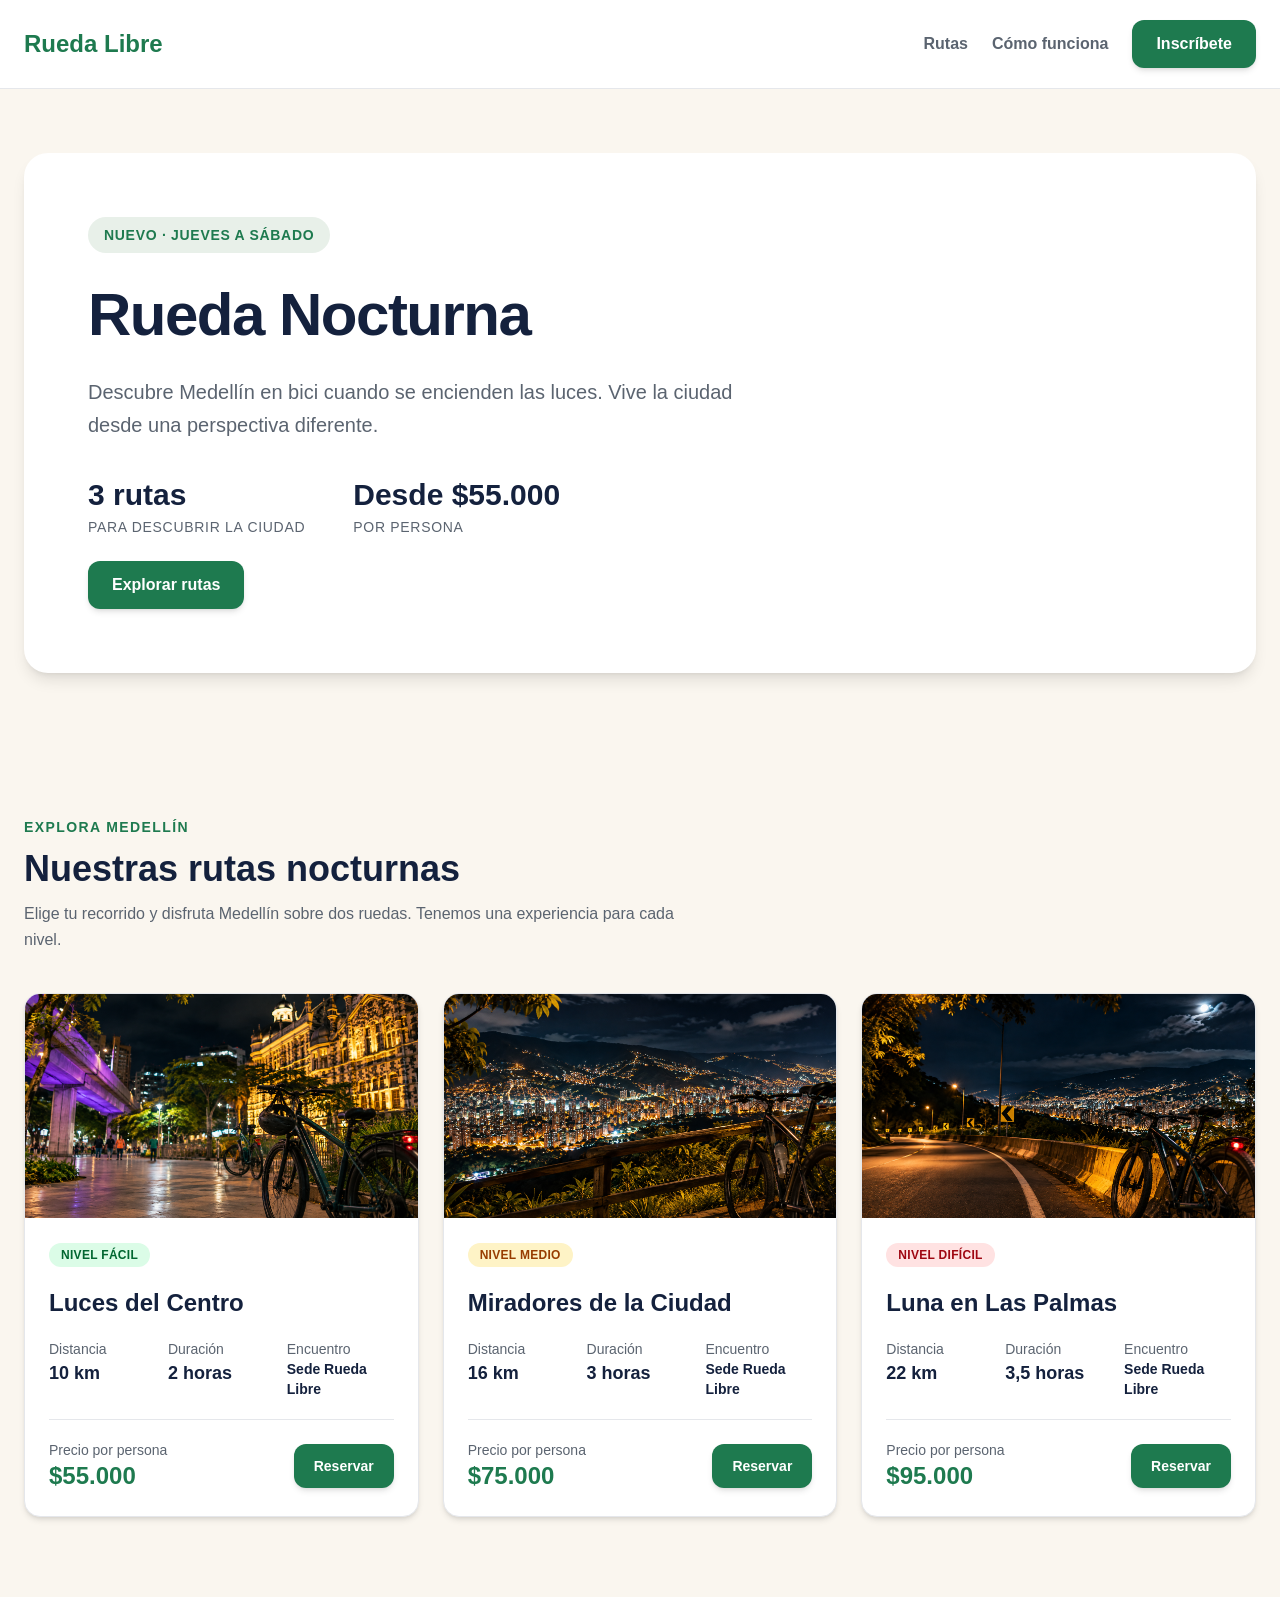
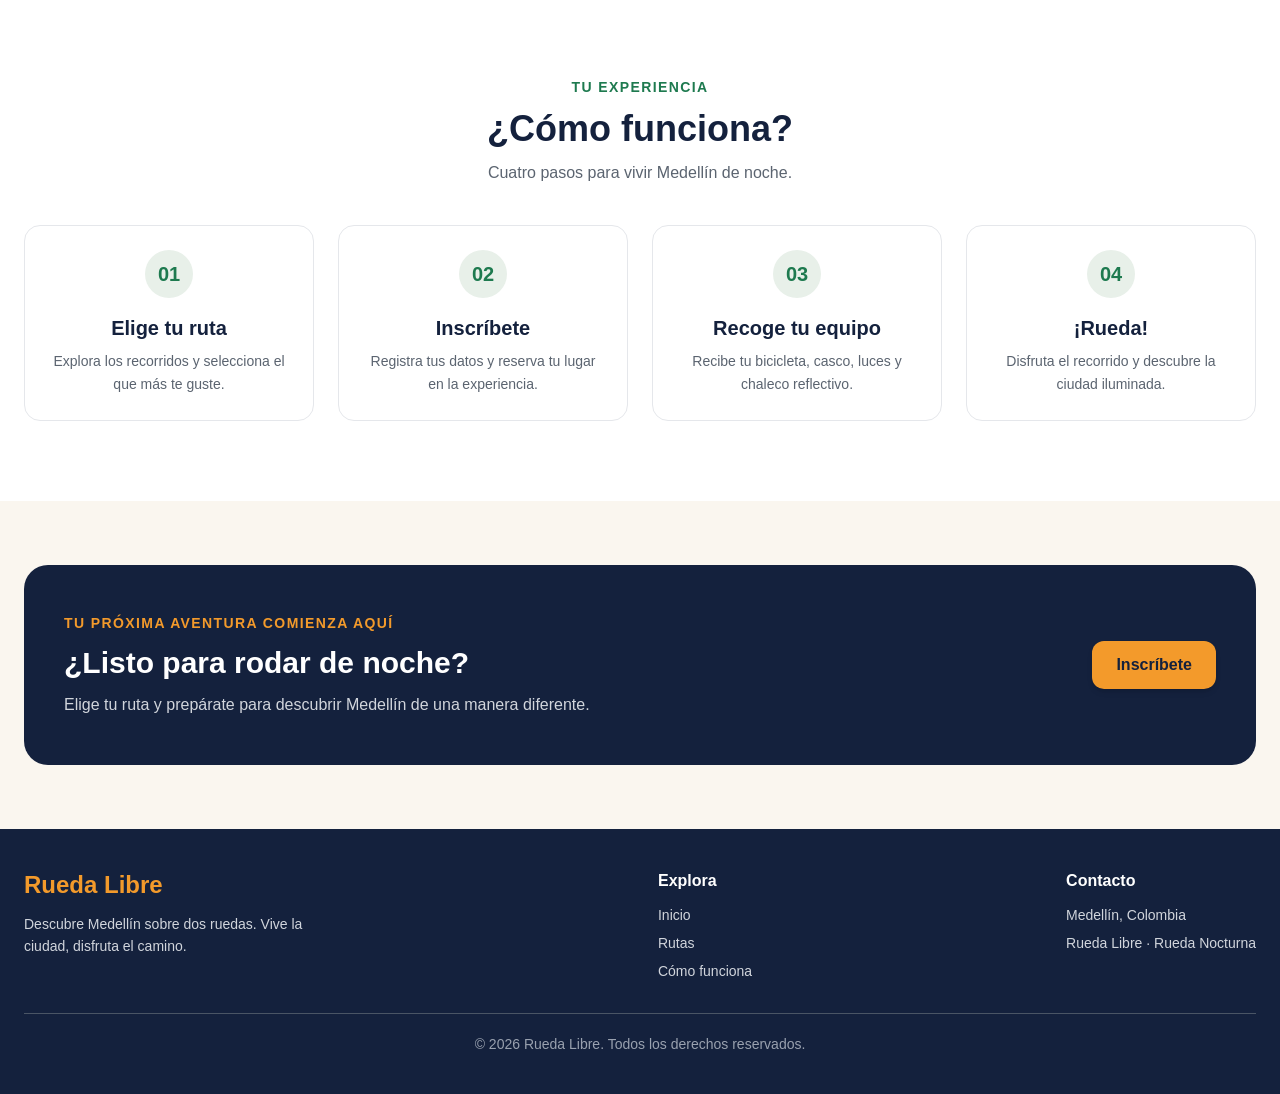
==== commit defa3500: "responsive" ====
--- a/nocturna/index.html
+++ b/nocturna/index.html
@@ -1,6 +1,7 @@
 
 <!DOCTYPE html>
 <html lang="es">
+
 <head>
     <meta charset="UTF-8">
     <meta name="viewport" content="width=device-width, initial-scale=1.0">
@@ -13,34 +14,38 @@
 
     <!-- 1. ENCABEZADO -->
     <header class="border-b border-gray-200 bg-white">
-        <div class="mx-auto flex max-w-7xl items-center justify-between gap-6 px-6 py-5">
+        <div class="mx-auto flex max-w-7xl flex-col items-center gap-5 px-4 py-5 md:flex-row md:justify-between md:px-6">
 
             <a href="#inicio" class="text-2xl font-bold text-[#1E7A4F]">
                 Rueda Libre
             </a>
 
-            <nav aria-label="Navegación principal" class="flex items-center gap-6">
-                <a href="#rutas" class="font-semibold text-[#5B6470] hover:text-[#1E7A4F]">
+            <nav aria-label="Navegación principal"
+                class="flex w-full items-center justify-center gap-4 md:w-auto md:justify-end md:gap-6">
+
+                <a href="#rutas"
+                    class="hidden font-semibold text-[#5B6470] hover:text-[#1E7A4F] md:inline-flex">
                     Rutas
                 </a>
-                <a href="#como-funciona" class="font-semibold text-[#5B6470] hover:text-[#1E7A4F]">
+
+                <a href="#como-funciona"
+                    class="hidden font-semibold text-[#5B6470] hover:text-[#1E7A4F] md:inline-flex">
                     Cómo funciona
                 </a>
+
                 <a href="#inscripcion"
-                   class="rounded-xl bg-[#1E7A4F] px-6 py-3 font-bold text-white shadow-md transition-colors hover:bg-[#155D3B] focus-visible:outline-none focus-visible:ring-2 focus-visible:ring-[#1E7A4F] focus-visible:ring-offset-4">
+                    class="rounded-xl bg-[#1E7A4F] px-6 py-3 font-bold text-white shadow-md transition-colors hover:bg-[#155D3B] focus-visible:outline-none focus-visible:ring-2 focus-visible:ring-[#1E7A4F] focus-visible:ring-offset-4">
                     Inscríbete
                 </a>
             </nav>
-
         </div>
     </header>
 
-
     <main>
 
         <!-- 2. SECCIÓN PRINCIPAL -->
-        <section id="inicio" class="px-6 py-16">
-            <div class="mx-auto max-w-7xl rounded-3xl bg-white px-10 py-16 shadow-lg">
+        <section id="inicio" class="px-4 py-10 sm:px-6 sm:py-14 lg:py-16">
+            <div class="mx-auto max-w-7xl rounded-3xl bg-white px-6 py-10 shadow-lg sm:px-10 sm:py-14 lg:px-16 lg:py-16">
 
                 <div class="max-w-3xl space-y-6">
 
@@ -48,16 +53,16 @@
                         Nuevo · Jueves a sábado
                     </p>
 
-                    <h1 class="text-6xl font-bold leading-tight tracking-tight">
+                    <h1 class="text-4xl font-bold leading-tight tracking-tight sm:text-5xl lg:text-6xl">
                         Rueda Nocturna
                     </h1>
 
-                    <p class="max-w-2xl text-xl leading-relaxed text-[#5B6470]">
+                    <p class="max-w-2xl text-lg leading-relaxed text-[#5B6470] sm:text-xl">
                         Descubre Medellín en bici cuando se encienden las luces.
                         Vive la ciudad desde una perspectiva diferente.
                     </p>
 
-                    <div class="flex items-center gap-12 pt-3">
+                    <div class="flex flex-col gap-5 pt-3 sm:flex-row sm:items-center sm:gap-12">
 
                         <div class="space-y-1">
                             <p class="text-3xl font-bold">3 rutas</p>
@@ -72,11 +77,10 @@
                                 Por persona
                             </p>
                         </div>
-
                     </div>
 
                     <a href="#rutas"
-                       class="inline-flex rounded-xl bg-[#1E7A4F] px-6 py-3 font-bold text-white shadow-md transition-colors hover:bg-[#155D3B] focus-visible:outline-none focus-visible:ring-2 focus-visible:ring-[#1E7A4F] focus-visible:ring-offset-4">
+                        class="inline-flex rounded-xl bg-[#1E7A4F] px-6 py-3 font-bold text-white shadow-md transition-colors hover:bg-[#155D3B] focus-visible:outline-none focus-visible:ring-2 focus-visible:ring-[#1E7A4F] focus-visible:ring-offset-4">
                         Explorar rutas
                     </a>
 
@@ -84,9 +88,8 @@
             </div>
         </section>
 
-
         <!-- 3. SECCIÓN DE RUTAS -->
-        <section id="rutas" class="px-6 py-16">
+        <section id="rutas" class="px-4 py-12 sm:px-6 sm:py-16 lg:py-20">
             <div class="mx-auto max-w-7xl">
 
                 <div class="mb-10 space-y-3">
@@ -94,7 +97,7 @@
                         Explora Medellín
                     </p>
 
-                    <h2 class="text-4xl font-bold">
+                    <h2 class="text-3xl font-bold sm:text-4xl">
                         Nuestras rutas nocturnas
                     </h2>
 
@@ -104,16 +107,15 @@
                     </p>
                 </div>
 
-
-                <!-- CUADRÍCULA DE TRES CARDS -->
-                <div class="grid grid-cols-3 gap-6">
-
-                    <!-- CARD 1 -->
+                <!-- CUADRÍCULA RESPONSIVE DE TRES CARDS -->
+                <div class="grid grid-cols-1 gap-6 sm:grid-cols-2 lg:grid-cols-3">
+
+                    <!-- CARD 1: LUCES DEL CENTRO -->
                     <article class="overflow-hidden rounded-2xl border border-gray-200 bg-white shadow-md transition-shadow duration-300 hover:shadow-xl">
 
                         <img src="../img/ruta-centro.jpg"
-                             alt="Recorrido nocturno por el centro de Medellín"
-                             class="h-56 w-full object-cover">
+                            alt="Recorrido nocturno por el centro de Medellín"
+                            class="h-56 w-full object-cover">
 
                         <div class="space-y-5 p-6">
 
@@ -125,43 +127,43 @@
                                 Luces del Centro
                             </h3>
 
-                            <dl class="grid grid-cols-3 gap-3">
+                            <dl class="grid grid-cols-2 gap-3 sm:grid-cols-3">
                                 <div>
                                     <dt class="text-sm text-[#5B6470]">Distancia</dt>
                                     <dd class="text-lg font-bold">10 km</dd>
                                 </div>
+
                                 <div>
                                     <dt class="text-sm text-[#5B6470]">Duración</dt>
                                     <dd class="text-lg font-bold">2 horas</dd>
                                 </div>
+
                                 <div>
                                     <dt class="text-sm text-[#5B6470]">Encuentro</dt>
                                     <dd class="text-sm font-bold">Sede Rueda Libre</dd>
                                 </div>
                             </dl>
 
-                            <div class="flex items-center justify-between border-t border-gray-200 pt-5">
+                            <div class="flex flex-col items-start gap-4 border-t border-gray-200 pt-5 sm:flex-row sm:items-center sm:justify-between">
                                 <div>
                                     <p class="text-sm text-[#5B6470]">Precio por persona</p>
                                     <p class="text-2xl font-bold text-[#1E7A4F]">$55.000</p>
                                 </div>
 
                                 <a href="#inscripcion"
-                                   class="rounded-xl bg-[#1E7A4F] px-5 py-3 text-sm font-bold text-white shadow-md transition-colors hover:bg-[#155D3B] focus-visible:outline-none focus-visible:ring-2 focus-visible:ring-[#1E7A4F] focus-visible:ring-offset-4">
+                                    class="rounded-xl bg-[#1E7A4F] px-5 py-3 text-sm font-bold text-white shadow-md transition-colors hover:bg-[#155D3B] focus-visible:outline-none focus-visible:ring-2 focus-visible:ring-[#1E7A4F] focus-visible:ring-offset-4">
                                     Reservar
                                 </a>
                             </div>
-
-                        </div>
-                    </article>
-
-
-                    <!-- CARD 2 -->
+                        </div>
+                    </article>
+
+                    <!-- CARD 2: MIRADORES DE LA CIUDAD -->
                     <article class="overflow-hidden rounded-2xl border border-gray-200 bg-white shadow-md transition-shadow duration-300 hover:shadow-xl">
 
                         <img src="../img/ruta-miradores.jpg"
-                             alt="Vista panorámica nocturna de Medellín desde sus miradores"
-                             class="h-56 w-full object-cover">
+                            alt="Vista panorámica nocturna de Medellín desde sus miradores"
+                            class="h-56 w-full object-cover">
 
                         <div class="space-y-5 p-6">
 
@@ -173,43 +175,43 @@
                                 Miradores de la Ciudad
                             </h3>
 
-                            <dl class="grid grid-cols-3 gap-3">
+                            <dl class="grid grid-cols-2 gap-3 sm:grid-cols-3">
                                 <div>
                                     <dt class="text-sm text-[#5B6470]">Distancia</dt>
                                     <dd class="text-lg font-bold">16 km</dd>
                                 </div>
+
                                 <div>
                                     <dt class="text-sm text-[#5B6470]">Duración</dt>
                                     <dd class="text-lg font-bold">3 horas</dd>
                                 </div>
+
                                 <div>
                                     <dt class="text-sm text-[#5B6470]">Encuentro</dt>
                                     <dd class="text-sm font-bold">Sede Rueda Libre</dd>
                                 </div>
                             </dl>
 
-                            <div class="flex items-center justify-between border-t border-gray-200 pt-5">
+                            <div class="flex flex-col items-start gap-4 border-t border-gray-200 pt-5 sm:flex-row sm:items-center sm:justify-between">
                                 <div>
                                     <p class="text-sm text-[#5B6470]">Precio por persona</p>
                                     <p class="text-2xl font-bold text-[#1E7A4F]">$75.000</p>
                                 </div>
 
                                 <a href="#inscripcion"
-                                   class="rounded-xl bg-[#1E7A4F] px-5 py-3 text-sm font-bold text-white shadow-md transition-colors hover:bg-[#155D3B] focus-visible:outline-none focus-visible:ring-2 focus-visible:ring-[#1E7A4F] focus-visible:ring-offset-4">
+                                    class="rounded-xl bg-[#1E7A4F] px-5 py-3 text-sm font-bold text-white shadow-md transition-colors hover:bg-[#155D3B] focus-visible:outline-none focus-visible:ring-2 focus-visible:ring-[#1E7A4F] focus-visible:ring-offset-4">
                                     Reservar
                                 </a>
                             </div>
-
-                        </div>
-                    </article>
-
-
-                    <!-- CARD 3 -->
+                        </div>
+                    </article>
+
+                    <!-- CARD 3: LUNA EN LAS PALMAS -->
                     <article class="overflow-hidden rounded-2xl border border-gray-200 bg-white shadow-md transition-shadow duration-300 hover:shadow-xl">
 
                         <img src="../img/ruta-palmas.jpg"
-                             alt="Carretera nocturna de Las Palmas en Medellín"
-                             class="h-56 w-full object-cover">
+                            alt="Carretera nocturna de Las Palmas en Medellín"
+                            class="h-56 w-full object-cover">
 
                         <div class="space-y-5 p-6">
 
@@ -221,33 +223,34 @@
                                 Luna en Las Palmas
                             </h3>
 
-                            <dl class="grid grid-cols-3 gap-3">
+                            <dl class="grid grid-cols-2 gap-3 sm:grid-cols-3">
                                 <div>
                                     <dt class="text-sm text-[#5B6470]">Distancia</dt>
                                     <dd class="text-lg font-bold">22 km</dd>
                                 </div>
+
                                 <div>
                                     <dt class="text-sm text-[#5B6470]">Duración</dt>
                                     <dd class="text-lg font-bold">3,5 horas</dd>
                                 </div>
+
                                 <div>
                                     <dt class="text-sm text-[#5B6470]">Encuentro</dt>
                                     <dd class="text-sm font-bold">Sede Rueda Libre</dd>
                                 </div>
                             </dl>
 
-                            <div class="flex items-center justify-between border-t border-gray-200 pt-5">
+                            <div class="flex flex-col items-start gap-4 border-t border-gray-200 pt-5 sm:flex-row sm:items-center sm:justify-between">
                                 <div>
                                     <p class="text-sm text-[#5B6470]">Precio por persona</p>
                                     <p class="text-2xl font-bold text-[#1E7A4F]">$95.000</p>
                                 </div>
 
                                 <a href="#inscripcion"
-                                   class="rounded-xl bg-[#1E7A4F] px-5 py-3 text-sm font-bold text-white shadow-md transition-colors hover:bg-[#155D3B] focus-visible:outline-none focus-visible:ring-2 focus-visible:ring-[#1E7A4F] focus-visible:ring-offset-4">
+                                    class="rounded-xl bg-[#1E7A4F] px-5 py-3 text-sm font-bold text-white shadow-md transition-colors hover:bg-[#155D3B] focus-visible:outline-none focus-visible:ring-2 focus-visible:ring-[#1E7A4F] focus-visible:ring-offset-4">
                                     Reservar
                                 </a>
                             </div>
-
                         </div>
                     </article>
 
@@ -255,9 +258,8 @@
             </div>
         </section>
 
-
         <!-- 4. CÓMO FUNCIONA -->
-        <section id="como-funciona" class="bg-white px-6 py-16">
+        <section id="como-funciona" class="bg-white px-4 py-12 sm:px-6 sm:py-16 lg:py-20">
             <div class="mx-auto max-w-7xl">
 
                 <div class="mb-10 space-y-3 text-center">
@@ -265,7 +267,7 @@
                         Tu experiencia
                     </p>
 
-                    <h2 class="text-4xl font-bold">
+                    <h2 class="text-3xl font-bold sm:text-4xl">
                         ¿Cómo funciona?
                     </h2>
 
@@ -274,9 +276,8 @@
                     </p>
                 </div>
 
-
-                <!-- GRID DE CUATRO PASOS -->
-                <div class="grid grid-cols-4 gap-6">
+                <!-- GRID RESPONSIVE DE CUATRO PASOS -->
+                <div class="grid grid-cols-1 gap-4 sm:grid-cols-2 lg:grid-cols-4 lg:gap-6">
 
                     <article class="rounded-2xl border border-gray-200 p-6 text-center">
                         <span class="mx-auto flex h-12 w-12 items-center justify-center rounded-full bg-[#E8F0E9] text-xl font-bold text-[#1E7A4F]">
@@ -322,17 +323,16 @@
             </div>
         </section>
 
-
         <!-- 5. FRANJA DE INSCRIPCIÓN -->
-        <section id="inscripcion" class="px-6 py-16">
-            <div class="mx-auto flex max-w-7xl items-center justify-between gap-8 rounded-3xl bg-[#14213D] px-10 py-12">
+        <section id="inscripcion" class="px-4 py-12 sm:px-6 sm:py-16">
+            <div class="mx-auto flex max-w-7xl flex-col items-start gap-6 rounded-3xl bg-[#14213D] px-6 py-10 sm:px-10 sm:py-12 lg:flex-row lg:items-center lg:justify-between">
 
                 <div class="max-w-2xl space-y-3">
                     <p class="text-sm font-bold uppercase tracking-widest text-[#F39A2B]">
                         Tu próxima aventura comienza aquí
                     </p>
 
-                    <h2 class="text-3xl font-bold text-white">
+                    <h2 class="text-2xl font-bold text-white sm:text-3xl">
                         ¿Listo para rodar de noche?
                     </h2>
 
@@ -342,7 +342,7 @@
                 </div>
 
                 <a href="#rutas"
-                   class="shrink-0 rounded-xl bg-[#F39A2B] px-6 py-3 font-bold text-[#14213D] shadow-md transition-colors hover:bg-[#E58B25] focus-visible:outline-none focus-visible:ring-2 focus-visible:ring-[#F39A2B] focus-visible:ring-offset-4 focus-visible:ring-offset-[#14213D]">
+                    class="shrink-0 rounded-xl bg-[#F39A2B] px-6 py-3 font-bold text-[#14213D] shadow-md transition-colors hover:bg-[#E58B25] focus-visible:outline-none focus-visible:ring-2 focus-visible:ring-[#F39A2B] focus-visible:ring-offset-4 focus-visible:ring-offset-[#14213D]">
                     Inscríbete
                 </a>
 
@@ -351,13 +351,12 @@
 
     </main>
 
-
     <!-- 6. PIE DE PÁGINA -->
-    <footer class="bg-[#14213D] px-6 py-10 text-white">
-
-        <div class="mx-auto flex max-w-7xl items-start justify-between gap-12">
-
-            <!-- Bloque 1 -->
+    <footer class="bg-[#14213D] px-4 py-10 text-white sm:px-6">
+
+        <div class="mx-auto flex max-w-7xl flex-col items-start gap-8 md:flex-row md:justify-between md:gap-12">
+
+            <!-- BLOQUE 1 -->
             <div class="max-w-xs space-y-3">
                 <h2 class="text-2xl font-bold text-[#F39A2B]">
                     Rueda Libre
@@ -367,17 +366,18 @@
                 </p>
             </div>
 
-            <!-- Bloque 2 -->
+            <!-- BLOQUE 2 -->
             <div class="space-y-3">
                 <h3 class="font-bold">Explora</h3>
-                <nav aria-label="Enlaces del pie de página" class="flex flex-col gap-2 text-sm text-gray-300">
+                <nav aria-label="Enlaces del pie de página"
+                    class="flex flex-col gap-2 text-sm text-gray-300">
                     <a href="#inicio" class="hover:text-[#F39A2B]">Inicio</a>
                     <a href="#rutas" class="hover:text-[#F39A2B]">Rutas</a>
                     <a href="#como-funciona" class="hover:text-[#F39A2B]">Cómo funciona</a>
                 </nav>
             </div>
 
-            <!-- Bloque 3 -->
+            <!-- BLOQUE 3 -->
             <div class="space-y-3">
                 <h3 class="font-bold">Contacto</h3>
                 <div class="flex flex-col gap-2 text-sm text-gray-300">
--- a/nocturna/src/output.css
+++ b/nocturna/src/output.css
@@ -245,9 +245,6 @@
   .mt-8 {
     margin-top: calc(var(--spacing) * 8);
   }
-  .mb-8 {
-    margin-bottom: calc(var(--spacing) * 8);
-  }
   .mb-10 {
     margin-bottom: calc(var(--spacing) * 10);
   }
@@ -260,6 +257,9 @@
   .grid {
     display: grid;
   }
+  .hidden {
+    display: none;
+  }
   .inline-flex {
     display: inline-flex;
   }
@@ -341,14 +341,14 @@
   .gap-4 {
     gap: calc(var(--spacing) * 4);
   }
+  .gap-5 {
+    gap: calc(var(--spacing) * 5);
+  }
   .gap-6 {
     gap: calc(var(--spacing) * 6);
   }
   .gap-8 {
     gap: calc(var(--spacing) * 8);
-  }
-  .gap-12 {
-    gap: calc(var(--spacing) * 12);
   }
   :where(.space-y-1 > :not(:last-child)) {
     --tw-space-y-reverse: 0;
@@ -423,9 +423,6 @@
   .border-\[\#1E7A4F\] {
     border-color: #1E7A4F;
   }
-  .border-\[\#E2E5E2\] {
-    border-color: #E2E5E2;
-  }
   .border-amber-200 {
     border-color: var(--color-amber-200);
   }
@@ -519,9 +516,6 @@
   .px-8 {
     padding-inline: calc(var(--spacing) * 8);
   }
-  .px-10 {
-    padding-inline: calc(var(--spacing) * 10);
-  }
   .py-1 {
     padding-block: var(--spacing);
   }
@@ -542,9 +536,6 @@
   }
   .py-12 {
     padding-block: calc(var(--spacing) * 12);
-  }
-  .py-16 {
-    padding-block: calc(var(--spacing) * 16);
   }
   .pt-3 {
     padding-top: calc(var(--spacing) * 3);
@@ -572,10 +563,6 @@
   .text-4xl {
     font-size: var(--text-4xl);
     line-height: var(--tw-leading, var(--text-4xl--line-height));
-  }
-  .text-6xl {
-    font-size: var(--text-6xl);
-    line-height: var(--tw-leading, var(--text-6xl--line-height));
   }
   .text-base {
     font-size: var(--text-base);
@@ -719,9 +706,6 @@
     color: var(--color-gray-400);
   }
   @media (hover: hover) {
-    .hover\:border-\[\#1E7A4F\]:hover {
-      border-color: #1E7A4F;
-    }
     .hover\:bg-\[\#1E7A4F\]:hover {
       background-color: #1E7A4F;
     }
@@ -798,6 +782,9 @@
     .sm\:w-auto {
       width: auto;
     }
+    .sm\:grid-cols-2 {
+      grid-template-columns: repeat(2, minmax(0, 1fr));
+    }
     .sm\:grid-cols-3 {
       grid-template-columns: repeat(3, minmax(0, 1fr));
     }
@@ -813,11 +800,24 @@
     .sm\:gap-12 {
       gap: calc(var(--spacing) * 12);
     }
+    .sm\:px-6 {
+      padding-inline: calc(var(--spacing) * 6);
+    }
     .sm\:px-10 {
       padding-inline: calc(var(--spacing) * 10);
     }
+    .sm\:py-12 {
+      padding-block: calc(var(--spacing) * 12);
+    }
+    .sm\:py-14 {
+      padding-block: calc(var(--spacing) * 14);
+    }
     .sm\:py-16 {
       padding-block: calc(var(--spacing) * 16);
+    }
+    .sm\:text-3xl {
+      font-size: var(--text-3xl);
+      line-height: var(--tw-leading, var(--text-3xl--line-height));
     }
     .sm\:text-4xl {
       font-size: var(--text-4xl);
@@ -832,9 +832,59 @@
       line-height: var(--tw-leading, var(--text-xl--line-height));
     }
   }
+  @media (width >= 48rem) {
+    .md\:inline-flex {
+      display: inline-flex;
+    }
+    .md\:w-auto {
+      width: auto;
+    }
+    .md\:flex-row {
+      flex-direction: row;
+    }
+    .md\:justify-between {
+      justify-content: space-between;
+    }
+    .md\:justify-end {
+      justify-content: flex-end;
+    }
+    .md\:gap-6 {
+      gap: calc(var(--spacing) * 6);
+    }
+    .md\:gap-12 {
+      gap: calc(var(--spacing) * 12);
+    }
+    .md\:px-6 {
+      padding-inline: calc(var(--spacing) * 6);
+    }
+  }
   @media (width >= 64rem) {
+    .lg\:grid-cols-3 {
+      grid-template-columns: repeat(3, minmax(0, 1fr));
+    }
+    .lg\:grid-cols-4 {
+      grid-template-columns: repeat(4, minmax(0, 1fr));
+    }
+    .lg\:flex-row {
+      flex-direction: row;
+    }
+    .lg\:items-center {
+      align-items: center;
+    }
+    .lg\:justify-between {
+      justify-content: space-between;
+    }
+    .lg\:gap-6 {
+      gap: calc(var(--spacing) * 6);
+    }
     .lg\:px-16 {
       padding-inline: calc(var(--spacing) * 16);
+    }
+    .lg\:py-16 {
+      padding-block: calc(var(--spacing) * 16);
+    }
+    .lg\:py-20 {
+      padding-block: calc(var(--spacing) * 20);
     }
     .lg\:text-6xl {
       font-size: var(--text-6xl);
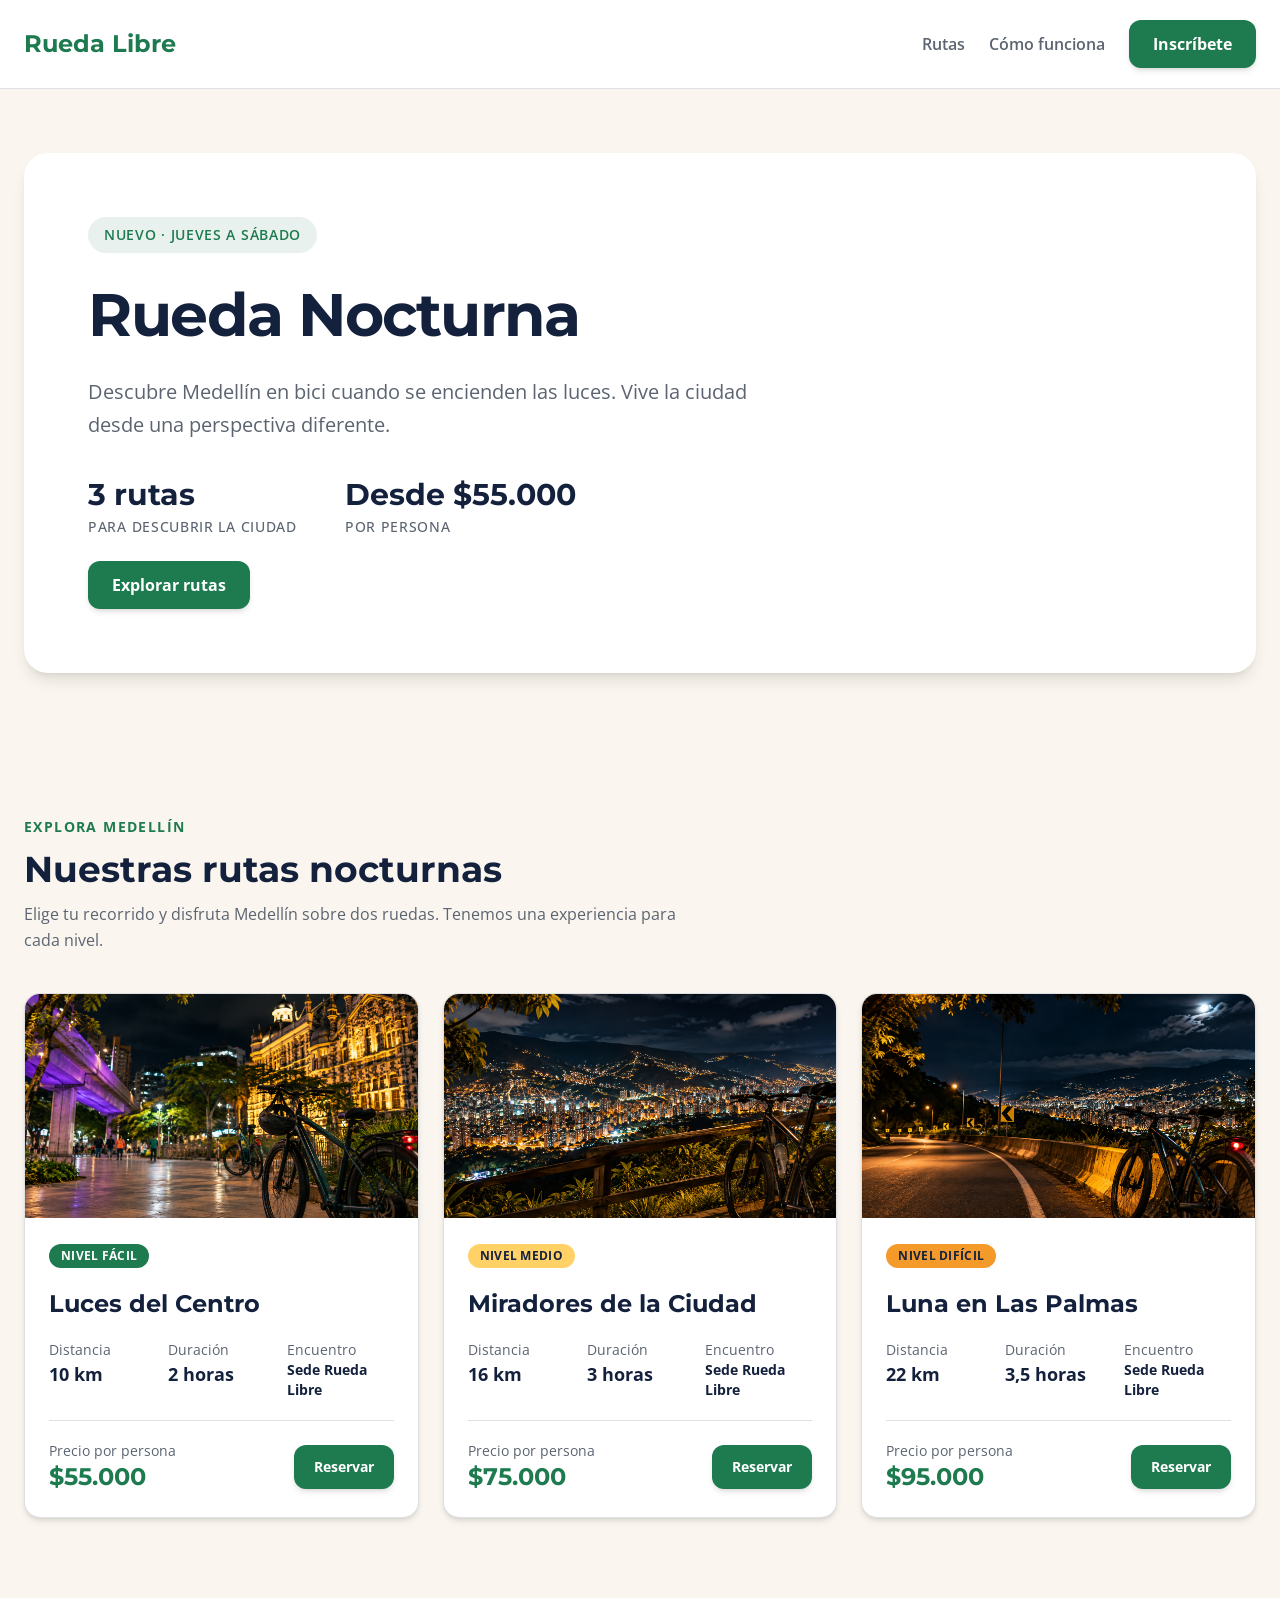
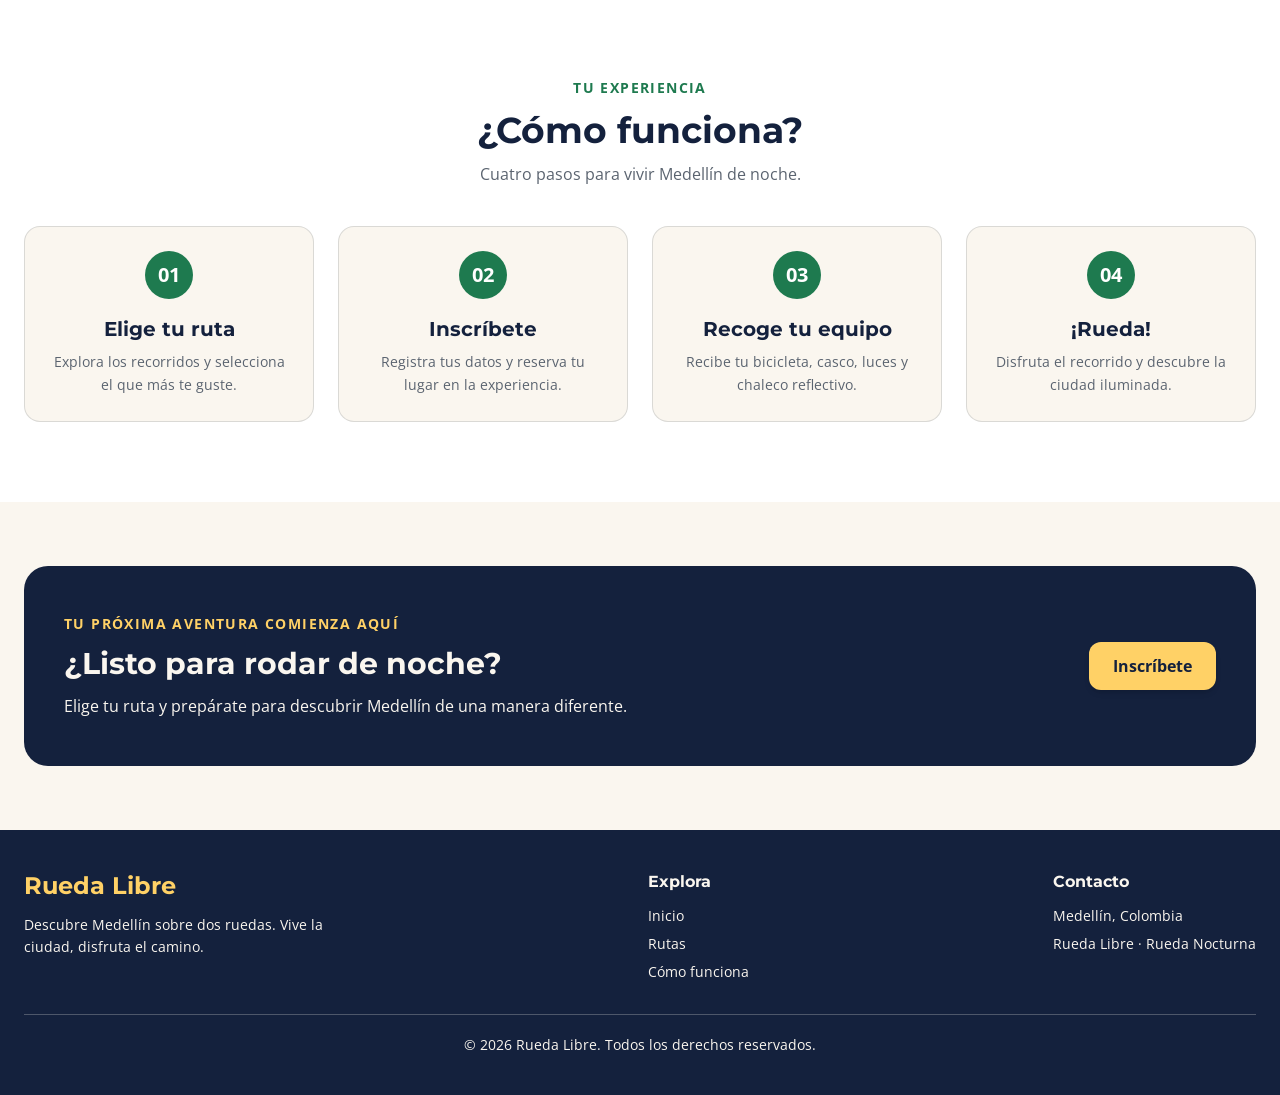
==== commit 8b6fe88d: "version oscura" ====
--- a/nocturna/index.html
+++ b/nocturna/index.html
@@ -1,4 +1,3 @@
-
 <!DOCTYPE html>
 <html lang="es">
 
@@ -10,31 +9,23 @@
     <link rel="stylesheet" href="./src/output.css">
 </head>
 
-<body class="min-h-screen bg-[#FAF6EF] text-[#14213D] antialiased">
+<body class="min-h-screen bg-crema font-open-sans text-azul-noche antialiased dark:bg-azul-noche dark:text-crema">
 
     <!-- 1. ENCABEZADO -->
-    <header class="border-b border-gray-200 bg-white">
+    <header class="border-b border-gris-asfalto/20 bg-white dark:border-crema/15 dark:bg-azul-noche">
         <div class="mx-auto flex max-w-7xl flex-col items-center gap-5 px-4 py-5 md:flex-row md:justify-between md:px-6">
-
-            <a href="#inicio" class="text-2xl font-bold text-[#1E7A4F]">
+            <a href="#inicio" class="font-montserrat text-2xl font-bold text-verde-ruta transition-colors hover:text-azul-noche dark:text-amarillo-farol dark:hover:text-crema">
                 Rueda Libre
             </a>
 
-            <nav aria-label="Navegación principal"
-                class="flex w-full items-center justify-center gap-4 md:w-auto md:justify-end md:gap-6">
-
-                <a href="#rutas"
-                    class="hidden font-semibold text-[#5B6470] hover:text-[#1E7A4F] md:inline-flex">
+            <nav aria-label="Navegación principal" class="flex w-full items-center justify-center gap-4 md:w-auto md:justify-end md:gap-6">
+                <a href="#rutas" class="hidden font-semibold text-gris-asfalto transition-colors hover:text-verde-ruta dark:text-crema dark:hover:text-amarillo-farol md:inline-flex">
                     Rutas
                 </a>
-
-                <a href="#como-funciona"
-                    class="hidden font-semibold text-[#5B6470] hover:text-[#1E7A4F] md:inline-flex">
+                <a href="#como-funciona" class="hidden font-semibold text-gris-asfalto transition-colors hover:text-verde-ruta dark:text-crema dark:hover:text-amarillo-farol md:inline-flex">
                     Cómo funciona
                 </a>
-
-                <a href="#inscripcion"
-                    class="rounded-xl bg-[#1E7A4F] px-6 py-3 font-bold text-white shadow-md transition-colors hover:bg-[#155D3B] focus-visible:outline-none focus-visible:ring-2 focus-visible:ring-[#1E7A4F] focus-visible:ring-offset-4">
+                <a href="#inscripcion" class="rounded-xl bg-verde-ruta px-6 py-3 font-bold text-white shadow-md transition-colors hover:bg-azul-noche focus-visible:outline-none focus-visible:ring-2 focus-visible:ring-verde-ruta focus-visible:ring-offset-4 focus-visible:ring-offset-white dark:bg-amarillo-farol dark:text-azul-noche dark:hover:bg-crema dark:focus-visible:ring-amarillo-farol dark:focus-visible:ring-offset-azul-noche">
                     Inscríbete
                 </a>
             </nav>
@@ -42,48 +33,41 @@
     </header>
 
     <main>
-
         <!-- 2. SECCIÓN PRINCIPAL -->
         <section id="inicio" class="px-4 py-10 sm:px-6 sm:py-14 lg:py-16">
-            <div class="mx-auto max-w-7xl rounded-3xl bg-white px-6 py-10 shadow-lg sm:px-10 sm:py-14 lg:px-16 lg:py-16">
-
+            <div class="mx-auto max-w-7xl rounded-3xl bg-white px-6 py-10 shadow-lg sm:px-10 sm:py-14 lg:px-16 lg:py-16 dark:bg-azul-noche/90 dark:shadow-black/20">
                 <div class="max-w-3xl space-y-6">
-
-                    <p class="inline-flex rounded-full bg-[#E8F0E9] px-4 py-2 text-sm font-semibold uppercase tracking-wider text-[#1E7A4F]">
+                    <p class="inline-flex rounded-full bg-verde-ruta/10 px-4 py-2 text-sm font-semibold uppercase tracking-wider text-verde-ruta dark:bg-amarillo-farol/15 dark:text-amarillo-farol">
                         Nuevo · Jueves a sábado
                     </p>
 
-                    <h1 class="text-4xl font-bold leading-tight tracking-tight sm:text-5xl lg:text-6xl">
+                    <h1 class="font-montserrat text-4xl font-bold leading-tight tracking-tight text-azul-noche sm:text-5xl lg:text-6xl dark:text-crema">
                         Rueda Nocturna
                     </h1>
 
-                    <p class="max-w-2xl text-lg leading-relaxed text-[#5B6470] sm:text-xl">
+                    <p class="max-w-2xl text-lg leading-relaxed text-gris-asfalto sm:text-xl dark:text-crema">
                         Descubre Medellín en bici cuando se encienden las luces.
                         Vive la ciudad desde una perspectiva diferente.
                     </p>
 
                     <div class="flex flex-col gap-5 pt-3 sm:flex-row sm:items-center sm:gap-12">
-
                         <div class="space-y-1">
-                            <p class="text-3xl font-bold">3 rutas</p>
-                            <p class="text-sm font-medium uppercase tracking-wider text-[#5B6470]">
+                            <p class="font-montserrat text-3xl font-bold">3 rutas</p>
+                            <p class="text-sm font-medium uppercase tracking-wider text-gris-asfalto dark:text-crema">
                                 Para descubrir la ciudad
                             </p>
                         </div>
-
                         <div class="space-y-1">
-                            <p class="text-3xl font-bold">Desde $55.000</p>
-                            <p class="text-sm font-medium uppercase tracking-wider text-[#5B6470]">
+                            <p class="font-montserrat text-3xl font-bold">Desde $55.000</p>
+                            <p class="text-sm font-medium uppercase tracking-wider text-gris-asfalto dark:text-crema">
                                 Por persona
                             </p>
                         </div>
                     </div>
 
-                    <a href="#rutas"
-                        class="inline-flex rounded-xl bg-[#1E7A4F] px-6 py-3 font-bold text-white shadow-md transition-colors hover:bg-[#155D3B] focus-visible:outline-none focus-visible:ring-2 focus-visible:ring-[#1E7A4F] focus-visible:ring-offset-4">
+                    <a href="#rutas" class="inline-flex rounded-xl bg-verde-ruta px-6 py-3 font-bold text-white shadow-md transition-colors hover:bg-azul-noche focus-visible:outline-none focus-visible:ring-2 focus-visible:ring-verde-ruta focus-visible:ring-offset-4 focus-visible:ring-offset-white dark:bg-amarillo-farol dark:text-azul-noche dark:hover:bg-crema dark:focus-visible:ring-amarillo-farol dark:focus-visible:ring-offset-azul-noche">
                         Explorar rutas
                     </a>
-
                 </div>
             </div>
         </section>
@@ -91,17 +75,14 @@
         <!-- 3. SECCIÓN DE RUTAS -->
         <section id="rutas" class="px-4 py-12 sm:px-6 sm:py-16 lg:py-20">
             <div class="mx-auto max-w-7xl">
-
                 <div class="mb-10 space-y-3">
-                    <p class="text-sm font-bold uppercase tracking-widest text-[#1E7A4F]">
+                    <p class="text-sm font-bold uppercase tracking-widest text-verde-ruta dark:text-amarillo-farol">
                         Explora Medellín
                     </p>
-
-                    <h2 class="text-3xl font-bold sm:text-4xl">
+                    <h2 class="font-montserrat text-3xl font-bold text-azul-noche sm:text-4xl dark:text-crema">
                         Nuestras rutas nocturnas
                     </h2>
-
-                    <p class="max-w-2xl text-base leading-relaxed text-[#5B6470]">
+                    <p class="max-w-2xl text-base leading-relaxed text-gris-asfalto dark:text-crema">
                         Elige tu recorrido y disfruta Medellín sobre dos ruedas.
                         Tenemos una experiencia para cada nivel.
                     </p>
@@ -111,47 +92,35 @@
                 <div class="grid grid-cols-1 gap-6 sm:grid-cols-2 lg:grid-cols-3">
 
                     <!-- CARD 1: LUCES DEL CENTRO -->
-                    <article class="overflow-hidden rounded-2xl border border-gray-200 bg-white shadow-md transition-shadow duration-300 hover:shadow-xl">
-
-                        <img src="../img/ruta-centro.jpg"
-                            alt="Recorrido nocturno por el centro de Medellín"
-                            class="h-56 w-full object-cover">
-
+                    <article class="overflow-hidden rounded-2xl border border-gris-asfalto/20 bg-white shadow-md transition-shadow duration-300 hover:shadow-xl dark:border-crema/15 dark:bg-azul-noche/90">
+                        <img src="../img/ruta-centro.jpg" alt="Recorrido nocturno por el centro de Medellín" class="h-56 w-full object-cover">
                         <div class="space-y-5 p-6">
-
-                            <span class="inline-flex rounded-full bg-green-100 px-3 py-1 text-xs font-bold uppercase tracking-wide text-green-800">
+                            <span class="inline-flex rounded-full bg-verde-ruta px-3 py-1 text-xs font-bold uppercase tracking-wide text-white">
                                 Nivel fácil
                             </span>
-
-                            <h3 class="text-2xl font-bold">
+                            <h3 class="font-montserrat text-2xl font-bold text-azul-noche dark:text-crema">
                                 Luces del Centro
                             </h3>
-
                             <dl class="grid grid-cols-2 gap-3 sm:grid-cols-3">
                                 <div>
-                                    <dt class="text-sm text-[#5B6470]">Distancia</dt>
+                                    <dt class="text-sm text-gris-asfalto dark:text-crema">Distancia</dt>
                                     <dd class="text-lg font-bold">10 km</dd>
                                 </div>
-
-                                <div>
-                                    <dt class="text-sm text-[#5B6470]">Duración</dt>
+                                <div>
+                                    <dt class="text-sm text-gris-asfalto dark:text-crema">Duración</dt>
                                     <dd class="text-lg font-bold">2 horas</dd>
                                 </div>
-
-                                <div>
-                                    <dt class="text-sm text-[#5B6470]">Encuentro</dt>
+                                <div>
+                                    <dt class="text-sm text-gris-asfalto dark:text-crema">Encuentro</dt>
                                     <dd class="text-sm font-bold">Sede Rueda Libre</dd>
                                 </div>
                             </dl>
-
-                            <div class="flex flex-col items-start gap-4 border-t border-gray-200 pt-5 sm:flex-row sm:items-center sm:justify-between">
-                                <div>
-                                    <p class="text-sm text-[#5B6470]">Precio por persona</p>
-                                    <p class="text-2xl font-bold text-[#1E7A4F]">$55.000</p>
-                                </div>
-
-                                <a href="#inscripcion"
-                                    class="rounded-xl bg-[#1E7A4F] px-5 py-3 text-sm font-bold text-white shadow-md transition-colors hover:bg-[#155D3B] focus-visible:outline-none focus-visible:ring-2 focus-visible:ring-[#1E7A4F] focus-visible:ring-offset-4">
+                            <div class="flex flex-col items-start gap-4 border-t border-gris-asfalto/20 pt-5 sm:flex-row sm:items-center sm:justify-between dark:border-crema/15">
+                                <div>
+                                    <p class="text-sm text-gris-asfalto dark:text-crema">Precio por persona</p>
+                                    <p class="font-montserrat text-2xl font-bold text-verde-ruta dark:text-amarillo-farol">$55.000</p>
+                                </div>
+                                <a href="#inscripcion" class="rounded-xl bg-verde-ruta px-5 py-3 text-sm font-bold text-white shadow-md transition-colors hover:bg-azul-noche focus-visible:outline-none focus-visible:ring-2 focus-visible:ring-verde-ruta focus-visible:ring-offset-4 focus-visible:ring-offset-white dark:bg-amarillo-farol dark:text-azul-noche dark:hover:bg-crema dark:focus-visible:ring-amarillo-farol dark:focus-visible:ring-offset-azul-noche">
                                     Reservar
                                 </a>
                             </div>
@@ -159,47 +128,35 @@
                     </article>
 
                     <!-- CARD 2: MIRADORES DE LA CIUDAD -->
-                    <article class="overflow-hidden rounded-2xl border border-gray-200 bg-white shadow-md transition-shadow duration-300 hover:shadow-xl">
-
-                        <img src="../img/ruta-miradores.jpg"
-                            alt="Vista panorámica nocturna de Medellín desde sus miradores"
-                            class="h-56 w-full object-cover">
-
+                    <article class="overflow-hidden rounded-2xl border border-gris-asfalto/20 bg-white shadow-md transition-shadow duration-300 hover:shadow-xl dark:border-crema/15 dark:bg-azul-noche/90">
+                        <img src="../img/ruta-miradores.jpg" alt="Vista panorámica nocturna de Medellín desde sus miradores" class="h-56 w-full object-cover">
                         <div class="space-y-5 p-6">
-
-                            <span class="inline-flex rounded-full bg-amber-100 px-3 py-1 text-xs font-bold uppercase tracking-wide text-amber-800">
+                            <span class="inline-flex rounded-full bg-amarillo-farol px-3 py-1 text-xs font-bold uppercase tracking-wide text-azul-noche">
                                 Nivel medio
                             </span>
-
-                            <h3 class="text-2xl font-bold">
+                            <h3 class="font-montserrat text-2xl font-bold text-azul-noche dark:text-crema">
                                 Miradores de la Ciudad
                             </h3>
-
                             <dl class="grid grid-cols-2 gap-3 sm:grid-cols-3">
                                 <div>
-                                    <dt class="text-sm text-[#5B6470]">Distancia</dt>
+                                    <dt class="text-sm text-gris-asfalto dark:text-crema">Distancia</dt>
                                     <dd class="text-lg font-bold">16 km</dd>
                                 </div>
-
-                                <div>
-                                    <dt class="text-sm text-[#5B6470]">Duración</dt>
+                                <div>
+                                    <dt class="text-sm text-gris-asfalto dark:text-crema">Duración</dt>
                                     <dd class="text-lg font-bold">3 horas</dd>
                                 </div>
-
-                                <div>
-                                    <dt class="text-sm text-[#5B6470]">Encuentro</dt>
+                                <div>
+                                    <dt class="text-sm text-gris-asfalto dark:text-crema">Encuentro</dt>
                                     <dd class="text-sm font-bold">Sede Rueda Libre</dd>
                                 </div>
                             </dl>
-
-                            <div class="flex flex-col items-start gap-4 border-t border-gray-200 pt-5 sm:flex-row sm:items-center sm:justify-between">
-                                <div>
-                                    <p class="text-sm text-[#5B6470]">Precio por persona</p>
-                                    <p class="text-2xl font-bold text-[#1E7A4F]">$75.000</p>
-                                </div>
-
-                                <a href="#inscripcion"
-                                    class="rounded-xl bg-[#1E7A4F] px-5 py-3 text-sm font-bold text-white shadow-md transition-colors hover:bg-[#155D3B] focus-visible:outline-none focus-visible:ring-2 focus-visible:ring-[#1E7A4F] focus-visible:ring-offset-4">
+                            <div class="flex flex-col items-start gap-4 border-t border-gris-asfalto/20 pt-5 sm:flex-row sm:items-center sm:justify-between dark:border-crema/15">
+                                <div>
+                                    <p class="text-sm text-gris-asfalto dark:text-crema">Precio por persona</p>
+                                    <p class="font-montserrat text-2xl font-bold text-verde-ruta dark:text-amarillo-farol">$75.000</p>
+                                </div>
+                                <a href="#inscripcion" class="rounded-xl bg-verde-ruta px-5 py-3 text-sm font-bold text-white shadow-md transition-colors hover:bg-azul-noche focus-visible:outline-none focus-visible:ring-2 focus-visible:ring-verde-ruta focus-visible:ring-offset-4 focus-visible:ring-offset-white dark:bg-amarillo-farol dark:text-azul-noche dark:hover:bg-crema dark:focus-visible:ring-amarillo-farol dark:focus-visible:ring-offset-azul-noche">
                                     Reservar
                                 </a>
                             </div>
@@ -207,191 +164,150 @@
                     </article>
 
                     <!-- CARD 3: LUNA EN LAS PALMAS -->
-                    <article class="overflow-hidden rounded-2xl border border-gray-200 bg-white shadow-md transition-shadow duration-300 hover:shadow-xl">
-
-                        <img src="../img/ruta-palmas.jpg"
-                            alt="Carretera nocturna de Las Palmas en Medellín"
-                            class="h-56 w-full object-cover">
-
+                    <article class="overflow-hidden rounded-2xl border border-gris-asfalto/20 bg-white shadow-md transition-shadow duration-300 hover:shadow-xl dark:border-crema/15 dark:bg-azul-noche/90">
+                        <img src="../img/ruta-palmas.jpg" alt="Carretera nocturna de Las Palmas en Medellín" class="h-56 w-full object-cover">
                         <div class="space-y-5 p-6">
-
-                            <span class="inline-flex rounded-full bg-red-100 px-3 py-1 text-xs font-bold uppercase tracking-wide text-red-800">
+                            <span class="inline-flex rounded-full bg-naranja-pedal px-3 py-1 text-xs font-bold uppercase tracking-wide text-azul-noche">
                                 Nivel difícil
                             </span>
-
-                            <h3 class="text-2xl font-bold">
+                            <h3 class="font-montserrat text-2xl font-bold text-azul-noche dark:text-crema">
                                 Luna en Las Palmas
                             </h3>
-
                             <dl class="grid grid-cols-2 gap-3 sm:grid-cols-3">
                                 <div>
-                                    <dt class="text-sm text-[#5B6470]">Distancia</dt>
+                                    <dt class="text-sm text-gris-asfalto dark:text-crema">Distancia</dt>
                                     <dd class="text-lg font-bold">22 km</dd>
                                 </div>
-
-                                <div>
-                                    <dt class="text-sm text-[#5B6470]">Duración</dt>
+                                <div>
+                                    <dt class="text-sm text-gris-asfalto dark:text-crema">Duración</dt>
                                     <dd class="text-lg font-bold">3,5 horas</dd>
                                 </div>
-
-                                <div>
-                                    <dt class="text-sm text-[#5B6470]">Encuentro</dt>
+                                <div>
+                                    <dt class="text-sm text-gris-asfalto dark:text-crema">Encuentro</dt>
                                     <dd class="text-sm font-bold">Sede Rueda Libre</dd>
                                 </div>
                             </dl>
-
-                            <div class="flex flex-col items-start gap-4 border-t border-gray-200 pt-5 sm:flex-row sm:items-center sm:justify-between">
-                                <div>
-                                    <p class="text-sm text-[#5B6470]">Precio por persona</p>
-                                    <p class="text-2xl font-bold text-[#1E7A4F]">$95.000</p>
-                                </div>
-
-                                <a href="#inscripcion"
-                                    class="rounded-xl bg-[#1E7A4F] px-5 py-3 text-sm font-bold text-white shadow-md transition-colors hover:bg-[#155D3B] focus-visible:outline-none focus-visible:ring-2 focus-visible:ring-[#1E7A4F] focus-visible:ring-offset-4">
+                            <div class="flex flex-col items-start gap-4 border-t border-gris-asfalto/20 pt-5 sm:flex-row sm:items-center sm:justify-between dark:border-crema/15">
+                                <div>
+                                    <p class="text-sm text-gris-asfalto dark:text-crema">Precio por persona</p>
+                                    <p class="font-montserrat text-2xl font-bold text-verde-ruta dark:text-amarillo-farol">$95.000</p>
+                                </div>
+                                <a href="#inscripcion" class="rounded-xl bg-verde-ruta px-5 py-3 text-sm font-bold text-white shadow-md transition-colors hover:bg-azul-noche focus-visible:outline-none focus-visible:ring-2 focus-visible:ring-verde-ruta focus-visible:ring-offset-4 focus-visible:ring-offset-white dark:bg-amarillo-farol dark:text-azul-noche dark:hover:bg-crema dark:focus-visible:ring-amarillo-farol dark:focus-visible:ring-offset-azul-noche">
                                     Reservar
                                 </a>
                             </div>
                         </div>
                     </article>
-
                 </div>
             </div>
         </section>
 
         <!-- 4. CÓMO FUNCIONA -->
-        <section id="como-funciona" class="bg-white px-4 py-12 sm:px-6 sm:py-16 lg:py-20">
+        <section id="como-funciona" class="bg-white px-4 py-12 sm:px-6 sm:py-16 lg:py-20 dark:bg-azul-noche/90">
             <div class="mx-auto max-w-7xl">
-
                 <div class="mb-10 space-y-3 text-center">
-                    <p class="text-sm font-bold uppercase tracking-widest text-[#1E7A4F]">
+                    <p class="text-sm font-bold uppercase tracking-widest text-verde-ruta dark:text-amarillo-farol">
                         Tu experiencia
                     </p>
-
-                    <h2 class="text-3xl font-bold sm:text-4xl">
+                    <h2 class="font-montserrat text-3xl font-bold text-azul-noche sm:text-4xl dark:text-crema">
                         ¿Cómo funciona?
                     </h2>
-
-                    <p class="text-[#5B6470]">
+                    <p class="text-gris-asfalto dark:text-crema">
                         Cuatro pasos para vivir Medellín de noche.
                     </p>
                 </div>
 
                 <!-- GRID RESPONSIVE DE CUATRO PASOS -->
                 <div class="grid grid-cols-1 gap-4 sm:grid-cols-2 lg:grid-cols-4 lg:gap-6">
-
-                    <article class="rounded-2xl border border-gray-200 p-6 text-center">
-                        <span class="mx-auto flex h-12 w-12 items-center justify-center rounded-full bg-[#E8F0E9] text-xl font-bold text-[#1E7A4F]">
-                            01
-                        </span>
-                        <h3 class="mt-4 text-xl font-bold">Elige tu ruta</h3>
-                        <p class="mt-2 text-sm leading-relaxed text-[#5B6470]">
+                    <article class="rounded-2xl border border-gris-asfalto/20 bg-crema p-6 text-center dark:border-crema/15 dark:bg-azul-noche">
+                        <span class="mx-auto flex h-12 w-12 items-center justify-center rounded-full bg-verde-ruta text-xl font-bold text-white dark:bg-amarillo-farol dark:text-azul-noche">01</span>
+                        <h3 class="mt-4 font-montserrat text-xl font-bold">Elige tu ruta</h3>
+                        <p class="mt-2 text-sm leading-relaxed text-gris-asfalto dark:text-crema">
                             Explora los recorridos y selecciona el que más te guste.
                         </p>
                     </article>
-
-                    <article class="rounded-2xl border border-gray-200 p-6 text-center">
-                        <span class="mx-auto flex h-12 w-12 items-center justify-center rounded-full bg-[#E8F0E9] text-xl font-bold text-[#1E7A4F]">
-                            02
-                        </span>
-                        <h3 class="mt-4 text-xl font-bold">Inscríbete</h3>
-                        <p class="mt-2 text-sm leading-relaxed text-[#5B6470]">
+                    <article class="rounded-2xl border border-gris-asfalto/20 bg-crema p-6 text-center dark:border-crema/15 dark:bg-azul-noche">
+                        <span class="mx-auto flex h-12 w-12 items-center justify-center rounded-full bg-verde-ruta text-xl font-bold text-white dark:bg-amarillo-farol dark:text-azul-noche">02</span>
+                        <h3 class="mt-4 font-montserrat text-xl font-bold">Inscríbete</h3>
+                        <p class="mt-2 text-sm leading-relaxed text-gris-asfalto dark:text-crema">
                             Registra tus datos y reserva tu lugar en la experiencia.
                         </p>
                     </article>
-
-                    <article class="rounded-2xl border border-gray-200 p-6 text-center">
-                        <span class="mx-auto flex h-12 w-12 items-center justify-center rounded-full bg-[#E8F0E9] text-xl font-bold text-[#1E7A4F]">
-                            03
-                        </span>
-                        <h3 class="mt-4 text-xl font-bold">Recoge tu equipo</h3>
-                        <p class="mt-2 text-sm leading-relaxed text-[#5B6470]">
+                    <article class="rounded-2xl border border-gris-asfalto/20 bg-crema p-6 text-center dark:border-crema/15 dark:bg-azul-noche">
+                        <span class="mx-auto flex h-12 w-12 items-center justify-center rounded-full bg-verde-ruta text-xl font-bold text-white dark:bg-amarillo-farol dark:text-azul-noche">03</span>
+                        <h3 class="mt-4 font-montserrat text-xl font-bold">Recoge tu equipo</h3>
+                        <p class="mt-2 text-sm leading-relaxed text-gris-asfalto dark:text-crema">
                             Recibe tu bicicleta, casco, luces y chaleco reflectivo.
                         </p>
                     </article>
-
-                    <article class="rounded-2xl border border-gray-200 p-6 text-center">
-                        <span class="mx-auto flex h-12 w-12 items-center justify-center rounded-full bg-[#E8F0E9] text-xl font-bold text-[#1E7A4F]">
-                            04
-                        </span>
-                        <h3 class="mt-4 text-xl font-bold">¡Rueda!</h3>
-                        <p class="mt-2 text-sm leading-relaxed text-[#5B6470]">
+                    <article class="rounded-2xl border border-gris-asfalto/20 bg-crema p-6 text-center dark:border-crema/15 dark:bg-azul-noche">
+                        <span class="mx-auto flex h-12 w-12 items-center justify-center rounded-full bg-verde-ruta text-xl font-bold text-white dark:bg-amarillo-farol dark:text-azul-noche">04</span>
+                        <h3 class="mt-4 font-montserrat text-xl font-bold">¡Rueda!</h3>
+                        <p class="mt-2 text-sm leading-relaxed text-gris-asfalto dark:text-crema">
                             Disfruta el recorrido y descubre la ciudad iluminada.
                         </p>
                     </article>
-
                 </div>
             </div>
         </section>
 
         <!-- 5. FRANJA DE INSCRIPCIÓN -->
         <section id="inscripcion" class="px-4 py-12 sm:px-6 sm:py-16">
-            <div class="mx-auto flex max-w-7xl flex-col items-start gap-6 rounded-3xl bg-[#14213D] px-6 py-10 sm:px-10 sm:py-12 lg:flex-row lg:items-center lg:justify-between">
-
+            <div class="mx-auto flex max-w-7xl flex-col items-start gap-6 rounded-3xl bg-azul-noche px-6 py-10 sm:px-10 sm:py-12 lg:flex-row lg:items-center lg:justify-between">
                 <div class="max-w-2xl space-y-3">
-                    <p class="text-sm font-bold uppercase tracking-widest text-[#F39A2B]">
+                    <p class="text-sm font-bold uppercase tracking-widest text-amarillo-farol">
                         Tu próxima aventura comienza aquí
                     </p>
-
-                    <h2 class="text-2xl font-bold text-white sm:text-3xl">
+                    <h2 class="font-montserrat text-2xl font-bold text-crema sm:text-3xl">
                         ¿Listo para rodar de noche?
                     </h2>
-
-                    <p class="text-gray-300">
+                    <p class="text-crema">
                         Elige tu ruta y prepárate para descubrir Medellín de una manera diferente.
                     </p>
                 </div>
-
-                <a href="#rutas"
-                    class="shrink-0 rounded-xl bg-[#F39A2B] px-6 py-3 font-bold text-[#14213D] shadow-md transition-colors hover:bg-[#E58B25] focus-visible:outline-none focus-visible:ring-2 focus-visible:ring-[#F39A2B] focus-visible:ring-offset-4 focus-visible:ring-offset-[#14213D]">
+                <a href="#rutas" class="shrink-0 rounded-xl bg-amarillo-farol px-6 py-3 font-bold text-azul-noche shadow-md transition-colors hover:bg-crema focus-visible:outline-none focus-visible:ring-2 focus-visible:ring-amarillo-farol focus-visible:ring-offset-4 focus-visible:ring-offset-azul-noche">
                     Inscríbete
                 </a>
-
             </div>
         </section>
-
     </main>
 
     <!-- 6. PIE DE PÁGINA -->
-    <footer class="bg-[#14213D] px-4 py-10 text-white sm:px-6">
-
+    <footer class="bg-azul-noche px-4 py-10 text-crema sm:px-6">
         <div class="mx-auto flex max-w-7xl flex-col items-start gap-8 md:flex-row md:justify-between md:gap-12">
-
             <!-- BLOQUE 1 -->
             <div class="max-w-xs space-y-3">
-                <h2 class="text-2xl font-bold text-[#F39A2B]">
+                <h2 class="font-montserrat text-2xl font-bold text-amarillo-farol">
                     Rueda Libre
                 </h2>
-                <p class="text-sm leading-relaxed text-gray-300">
+                <p class="text-sm leading-relaxed text-crema">
                     Descubre Medellín sobre dos ruedas. Vive la ciudad, disfruta el camino.
                 </p>
             </div>
 
             <!-- BLOQUE 2 -->
             <div class="space-y-3">
-                <h3 class="font-bold">Explora</h3>
-                <nav aria-label="Enlaces del pie de página"
-                    class="flex flex-col gap-2 text-sm text-gray-300">
-                    <a href="#inicio" class="hover:text-[#F39A2B]">Inicio</a>
-                    <a href="#rutas" class="hover:text-[#F39A2B]">Rutas</a>
-                    <a href="#como-funciona" class="hover:text-[#F39A2B]">Cómo funciona</a>
+                <h3 class="font-montserrat font-bold">Explora</h3>
+                <nav aria-label="Enlaces del pie de página" class="flex flex-col gap-2 text-sm text-crema">
+                    <a href="#inicio" class="transition-colors hover:text-amarillo-farol">Inicio</a>
+                    <a href="#rutas" class="transition-colors hover:text-amarillo-farol">Rutas</a>
+                    <a href="#como-funciona" class="transition-colors hover:text-amarillo-farol">Cómo funciona</a>
                 </nav>
             </div>
 
             <!-- BLOQUE 3 -->
             <div class="space-y-3">
-                <h3 class="font-bold">Contacto</h3>
-                <div class="flex flex-col gap-2 text-sm text-gray-300">
+                <h3 class="font-montserrat font-bold">Contacto</h3>
+                <div class="flex flex-col gap-2 text-sm text-crema">
                     <p>Medellín, Colombia</p>
                     <p>Rueda Libre · Rueda Nocturna</p>
                 </div>
             </div>
-
         </div>
 
-        <div class="mx-auto mt-8 max-w-7xl border-t border-gray-600 pt-5 text-center text-sm text-gray-400">
+        <div class="mx-auto mt-8 max-w-7xl border-t border-crema/25 pt-5 text-center text-sm text-crema">
             © 2026 Rueda Libre. Todos los derechos reservados.
         </div>
-
     </footer>
 
 </body>
--- a/nocturna/src/output.css
+++ b/nocturna/src/output.css
@@ -1,4 +1,5 @@
 /*! tailwindcss v4.3.5 | MIT License | https://tailwindcss.com */
+@import url('https://fonts.googleapis.com/css2?family=Montserrat:wght@400;500;600;700;800&family=Open+Sans:wght@400;500;600;700&display=swap');
 @layer properties;
 @layer theme, base, components, utilities;
 @layer theme {
@@ -31,6 +32,7 @@
     --color-gray-300: oklch(87.2% 0.01 258.338);
     --color-gray-400: oklch(70.7% 0.022 261.325);
     --color-gray-600: oklch(44.6% 0.03 256.802);
+    --color-black: #000;
     --color-white: #fff;
     --spacing: 0.25rem;
     --container-xs: 20rem;
@@ -76,6 +78,14 @@
     --default-transition-timing-function: cubic-bezier(0.4, 0, 0.2, 1);
     --default-font-family: var(--font-sans);
     --default-mono-font-family: var(--font-mono);
+    --color-verde-ruta: #1E7A4F;
+    --color-naranja-pedal: #F39A2B;
+    --color-azul-noche: #14213D;
+    --color-crema: #FAF6EF;
+    --color-gris-asfalto: #5B6470;
+    --color-amarillo-farol: #FFD166;
+    --font-montserrat: "Montserrat", sans-serif;
+    --font-open-sans: "Open Sans", sans-serif;
   }
 }
 @layer base {
@@ -429,18 +439,27 @@
   .border-blue-200 {
     border-color: var(--color-blue-200);
   }
+  .border-crema\/25 {
+    border-color: color-mix(in srgb, #FAF6EF 25%, transparent);
+    @supports (color: color-mix(in lab, red, red)) {
+      border-color: color-mix(in oklab, var(--color-crema) 25%, transparent);
+    }
+  }
   .border-gray-200 {
     border-color: var(--color-gray-200);
   }
   .border-gray-300 {
     border-color: var(--color-gray-300);
   }
-  .border-gray-600 {
-    border-color: var(--color-gray-600);
-  }
   .border-green-200 {
     border-color: var(--color-green-200);
   }
+  .border-gris-asfalto\/20 {
+    border-color: color-mix(in srgb, #5B6470 20%, transparent);
+    @supports (color: color-mix(in lab, red, red)) {
+      border-color: color-mix(in oklab, var(--color-gris-asfalto) 20%, transparent);
+    }
+  }
   .border-l-amber-500 {
     border-left-color: var(--color-amber-500);
   }
@@ -453,9 +472,6 @@
   .bg-\[\#1E7A4F\] {
     background-color: #1E7A4F;
   }
-  .bg-\[\#14213D\] {
-    background-color: #14213D;
-  }
   .bg-\[\#E8F0E9\] {
     background-color: #E8F0E9;
   }
@@ -465,27 +481,42 @@
   .bg-\[\#FAF6EF\] {
     background-color: #FAF6EF;
   }
+  .bg-amarillo-farol {
+    background-color: var(--color-amarillo-farol);
+  }
   .bg-amber-50 {
     background-color: var(--color-amber-50);
   }
-  .bg-amber-100 {
-    background-color: var(--color-amber-100);
+  .bg-azul-noche {
+    background-color: var(--color-azul-noche);
   }
   .bg-blue-50 {
     background-color: var(--color-blue-50);
   }
+  .bg-crema {
+    background-color: var(--color-crema);
+  }
   .bg-green-50 {
     background-color: var(--color-green-50);
   }
   .bg-green-100 {
     background-color: var(--color-green-100);
   }
-  .bg-red-100 {
-    background-color: var(--color-red-100);
+  .bg-naranja-pedal {
+    background-color: var(--color-naranja-pedal);
   }
   .bg-transparent {
     background-color: transparent;
   }
+  .bg-verde-ruta {
+    background-color: var(--color-verde-ruta);
+  }
+  .bg-verde-ruta\/10 {
+    background-color: color-mix(in srgb, #1E7A4F 10%, transparent);
+    @supports (color: color-mix(in lab, red, red)) {
+      background-color: color-mix(in oklab, var(--color-verde-ruta) 10%, transparent);
+    }
+  }
   .bg-white {
     background-color: var(--color-white);
   }
@@ -551,6 +582,12 @@
   }
   .text-center {
     text-align: center;
+  }
+  .font-montserrat {
+    font-family: var(--font-montserrat);
+  }
+  .font-open-sans {
+    font-family: var(--font-open-sans);
   }
   .text-2xl {
     font-size: var(--text-2xl);
@@ -633,8 +670,8 @@
   .text-\[\#14213D\] {
     color: #14213D;
   }
-  .text-\[\#F39A2B\] {
-    color: #F39A2B;
+  .text-amarillo-farol {
+    color: var(--color-amarillo-farol);
   }
   .text-amber-800 {
     color: var(--color-amber-800);
@@ -642,17 +679,17 @@
   .text-amber-900 {
     color: var(--color-amber-900);
   }
+  .text-azul-noche {
+    color: var(--color-azul-noche);
+  }
   .text-blue-800 {
     color: var(--color-blue-800);
   }
   .text-blue-900 {
     color: var(--color-blue-900);
   }
-  .text-gray-300 {
-    color: var(--color-gray-300);
-  }
-  .text-gray-400 {
-    color: var(--color-gray-400);
+  .text-crema {
+    color: var(--color-crema);
   }
   .text-green-800 {
     color: var(--color-green-800);
@@ -660,8 +697,11 @@
   .text-green-900 {
     color: var(--color-green-900);
   }
-  .text-red-800 {
-    color: var(--color-red-800);
+  .text-gris-asfalto {
+    color: var(--color-gris-asfalto);
+  }
+  .text-verde-ruta {
+    color: var(--color-verde-ruta);
   }
   .text-white {
     color: var(--color-white);
@@ -709,17 +749,36 @@
     .hover\:bg-\[\#1E7A4F\]:hover {
       background-color: #1E7A4F;
     }
-    .hover\:bg-\[\#155D3B\]:hover {
-      background-color: #155D3B;
-    }
-    .hover\:bg-\[\#E58B25\]:hover {
-      background-color: #E58B25;
-    }
-    .hover\:text-\[\#1E7A4F\]:hover {
-      color: #1E7A4F;
-    }
-    .hover\:text-\[\#F39A2B\]:hover {
-      color: #F39A2B;
+    .hover\:bg-azul-noche:hover {
+      background-color: var(--color-azul-noche);
+    }
+    .hover\:bg-crema:hover {
+      background-color: var(--color-crema);
+    }
+    .hover\:bg-naranja-pedal\/90:hover {
+      background-color: color-mix(in srgb, #F39A2B 90%, transparent);
+    }
+    @supports (color: color-mix(in lab, red, red)) {
+      .hover\:bg-naranja-pedal\/90:hover {
+        background-color: color-mix(in oklab, var(--color-naranja-pedal) 90%, transparent);
+      }
+    }
+    .hover\:bg-verde-ruta\/90:hover {
+      background-color: color-mix(in srgb, #1E7A4F 90%, transparent);
+    }
+    @supports (color: color-mix(in lab, red, red)) {
+      .hover\:bg-verde-ruta\/90:hover {
+        background-color: color-mix(in oklab, var(--color-verde-ruta) 90%, transparent);
+      }
+    }
+    .hover\:text-amarillo-farol:hover {
+      color: var(--color-amarillo-farol);
+    }
+    .hover\:text-azul-noche:hover {
+      color: var(--color-azul-noche);
+    }
+    .hover\:text-verde-ruta:hover {
+      color: var(--color-verde-ruta);
     }
     .hover\:text-white:hover {
       color: var(--color-white);
@@ -757,12 +816,21 @@
   .focus-visible\:ring-\[\#F39A2B\]:focus-visible {
     --tw-ring-color: #F39A2B;
   }
+  .focus-visible\:ring-amarillo-farol:focus-visible {
+    --tw-ring-color: var(--color-amarillo-farol);
+  }
+  .focus-visible\:ring-verde-ruta:focus-visible {
+    --tw-ring-color: var(--color-verde-ruta);
+  }
   .focus-visible\:ring-offset-4:focus-visible {
     --tw-ring-offset-width: 4px;
     --tw-ring-offset-shadow: var(--tw-ring-inset, ) 0 0 0 var(--tw-ring-offset-width) var(--tw-ring-offset-color);
   }
-  .focus-visible\:ring-offset-\[\#14213D\]:focus-visible {
-    --tw-ring-offset-color: #14213D;
+  .focus-visible\:ring-offset-azul-noche:focus-visible {
+    --tw-ring-offset-color: var(--color-azul-noche);
+  }
+  .focus-visible\:ring-offset-white:focus-visible {
+    --tw-ring-offset-color: var(--color-white);
   }
   .focus-visible\:outline-2:focus-visible {
     outline-style: var(--tw-outline-style);
@@ -889,6 +957,72 @@
     .lg\:text-6xl {
       font-size: var(--text-6xl);
       line-height: var(--tw-leading, var(--text-6xl--line-height));
+    }
+  }
+  @media (prefers-color-scheme: dark) {
+    .dark\:border-crema\/15 {
+      border-color: color-mix(in srgb, #FAF6EF 15%, transparent);
+    }
+    @supports (color: color-mix(in lab, red, red)) {
+      .dark\:border-crema\/15 {
+        border-color: color-mix(in oklab, var(--color-crema) 15%, transparent);
+      }
+    }
+    .dark\:bg-amarillo-farol {
+      background-color: var(--color-amarillo-farol);
+    }
+    .dark\:bg-amarillo-farol\/15 {
+      background-color: color-mix(in srgb, #FFD166 15%, transparent);
+    }
+    @supports (color: color-mix(in lab, red, red)) {
+      .dark\:bg-amarillo-farol\/15 {
+        background-color: color-mix(in oklab, var(--color-amarillo-farol) 15%, transparent);
+      }
+    }
+    .dark\:bg-azul-noche {
+      background-color: var(--color-azul-noche);
+    }
+    .dark\:bg-azul-noche\/90 {
+      background-color: color-mix(in srgb, #14213D 90%, transparent);
+    }
+    @supports (color: color-mix(in lab, red, red)) {
+      .dark\:bg-azul-noche\/90 {
+        background-color: color-mix(in oklab, var(--color-azul-noche) 90%, transparent);
+      }
+    }
+    .dark\:text-amarillo-farol {
+      color: var(--color-amarillo-farol);
+    }
+    .dark\:text-azul-noche {
+      color: var(--color-azul-noche);
+    }
+    .dark\:text-crema {
+      color: var(--color-crema);
+    }
+    .dark\:shadow-black\/20 {
+      --tw-shadow-color: color-mix(in srgb, #000 20%, transparent);
+    }
+    @supports (color: color-mix(in lab, red, red)) {
+      .dark\:shadow-black\/20 {
+        --tw-shadow-color: color-mix(in oklab, color-mix(in oklab, var(--color-black) 20%, transparent) var(--tw-shadow-alpha), transparent);
+      }
+    }
+    @media (hover: hover) {
+      .dark\:hover\:bg-crema:hover {
+        background-color: var(--color-crema);
+      }
+      .dark\:hover\:text-amarillo-farol:hover {
+        color: var(--color-amarillo-farol);
+      }
+      .dark\:hover\:text-crema:hover {
+        color: var(--color-crema);
+      }
+    }
+    .dark\:focus-visible\:ring-amarillo-farol:focus-visible {
+      --tw-ring-color: var(--color-amarillo-farol);
+    }
+    .dark\:focus-visible\:ring-offset-azul-noche:focus-visible {
+      --tw-ring-offset-color: var(--color-azul-noche);
     }
   }
 }
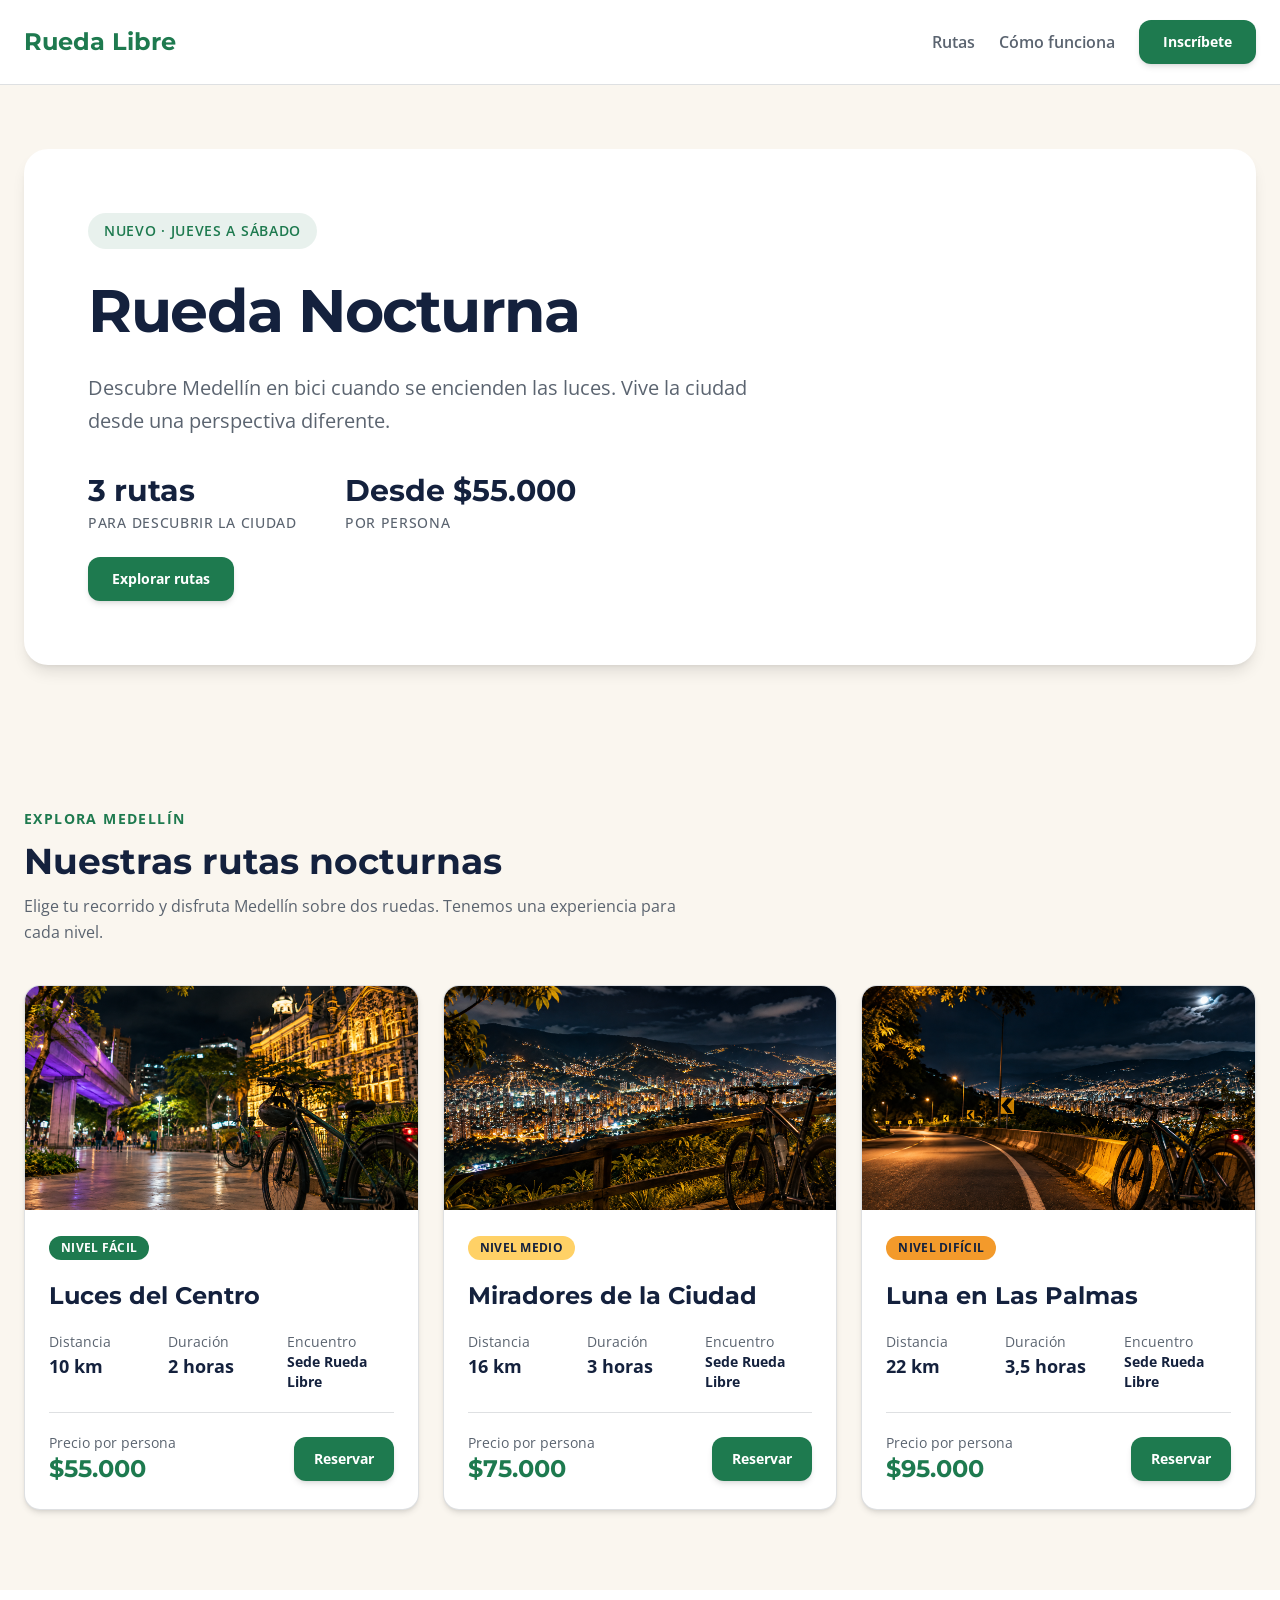
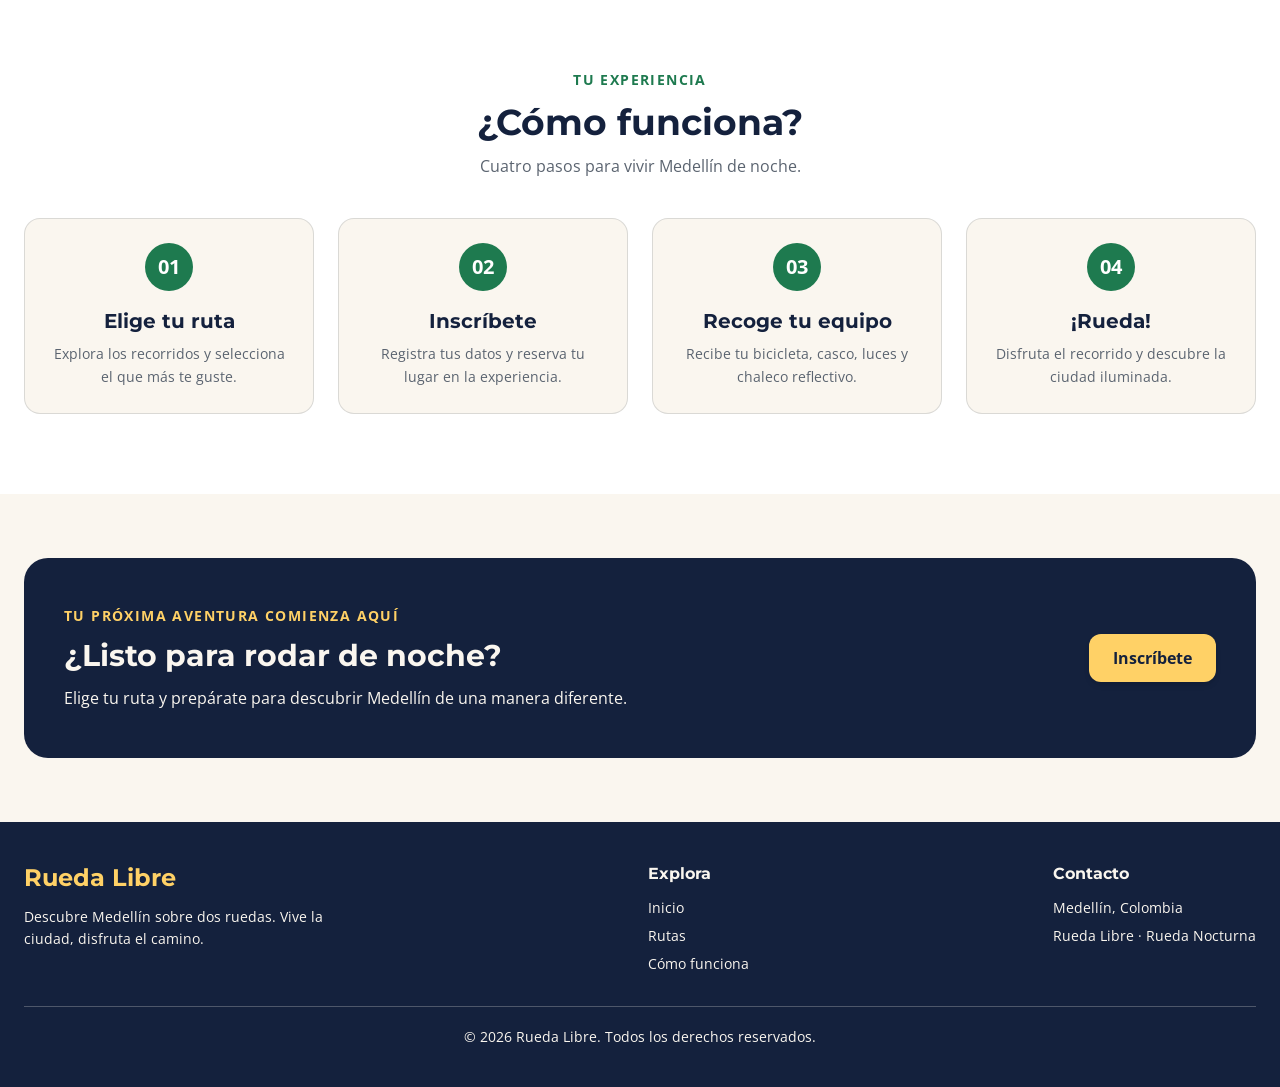
==== commit 0f83bde1: "revision de clases" ====
--- a/nocturna/index.html
+++ b/nocturna/index.html
@@ -25,7 +25,7 @@
                 <a href="#como-funciona" class="hidden font-semibold text-gris-asfalto transition-colors hover:text-verde-ruta dark:text-crema dark:hover:text-amarillo-farol md:inline-flex">
                     Cómo funciona
                 </a>
-                <a href="#inscripcion" class="rounded-xl bg-verde-ruta px-6 py-3 font-bold text-white shadow-md transition-colors hover:bg-azul-noche focus-visible:outline-none focus-visible:ring-2 focus-visible:ring-verde-ruta focus-visible:ring-offset-4 focus-visible:ring-offset-white dark:bg-amarillo-farol dark:text-azul-noche dark:hover:bg-crema dark:focus-visible:ring-amarillo-farol dark:focus-visible:ring-offset-azul-noche">
+                <a href="#inscripcion" class="btn-primary px-6 py-3">
                     Inscríbete
                 </a>
             </nav>
@@ -65,7 +65,7 @@
                         </div>
                     </div>
 
-                    <a href="#rutas" class="inline-flex rounded-xl bg-verde-ruta px-6 py-3 font-bold text-white shadow-md transition-colors hover:bg-azul-noche focus-visible:outline-none focus-visible:ring-2 focus-visible:ring-verde-ruta focus-visible:ring-offset-4 focus-visible:ring-offset-white dark:bg-amarillo-farol dark:text-azul-noche dark:hover:bg-crema dark:focus-visible:ring-amarillo-farol dark:focus-visible:ring-offset-azul-noche">
+                    <a href="#rutas" class="inline-flex btn-primary px-6 py-3">
                         Explorar rutas
                     </a>
                 </div>
@@ -120,7 +120,7 @@
                                     <p class="text-sm text-gris-asfalto dark:text-crema">Precio por persona</p>
                                     <p class="font-montserrat text-2xl font-bold text-verde-ruta dark:text-amarillo-farol">$55.000</p>
                                 </div>
-                                <a href="#inscripcion" class="rounded-xl bg-verde-ruta px-5 py-3 text-sm font-bold text-white shadow-md transition-colors hover:bg-azul-noche focus-visible:outline-none focus-visible:ring-2 focus-visible:ring-verde-ruta focus-visible:ring-offset-4 focus-visible:ring-offset-white dark:bg-amarillo-farol dark:text-azul-noche dark:hover:bg-crema dark:focus-visible:ring-amarillo-farol dark:focus-visible:ring-offset-azul-noche">
+                                <a href="#inscripcion" class="btn-primary px-5 py-3 text-sm">
                                     Reservar
                                 </a>
                             </div>
@@ -156,7 +156,7 @@
                                     <p class="text-sm text-gris-asfalto dark:text-crema">Precio por persona</p>
                                     <p class="font-montserrat text-2xl font-bold text-verde-ruta dark:text-amarillo-farol">$75.000</p>
                                 </div>
-                                <a href="#inscripcion" class="rounded-xl bg-verde-ruta px-5 py-3 text-sm font-bold text-white shadow-md transition-colors hover:bg-azul-noche focus-visible:outline-none focus-visible:ring-2 focus-visible:ring-verde-ruta focus-visible:ring-offset-4 focus-visible:ring-offset-white dark:bg-amarillo-farol dark:text-azul-noche dark:hover:bg-crema dark:focus-visible:ring-amarillo-farol dark:focus-visible:ring-offset-azul-noche">
+                                <a href="#inscripcion" class="btn-primary px-5 py-3 text-sm">
                                     Reservar
                                 </a>
                             </div>
@@ -192,7 +192,7 @@
                                     <p class="text-sm text-gris-asfalto dark:text-crema">Precio por persona</p>
                                     <p class="font-montserrat text-2xl font-bold text-verde-ruta dark:text-amarillo-farol">$95.000</p>
                                 </div>
-                                <a href="#inscripcion" class="rounded-xl bg-verde-ruta px-5 py-3 text-sm font-bold text-white shadow-md transition-colors hover:bg-azul-noche focus-visible:outline-none focus-visible:ring-2 focus-visible:ring-verde-ruta focus-visible:ring-offset-4 focus-visible:ring-offset-white dark:bg-amarillo-farol dark:text-azul-noche dark:hover:bg-crema dark:focus-visible:ring-amarillo-farol dark:focus-visible:ring-offset-azul-noche">
+                                <a href="#inscripcion" class="btn-primary px-5 py-3 text-sm">
                                     Reservar
                                 </a>
                             </div>
@@ -265,7 +265,7 @@
                         Elige tu ruta y prepárate para descubrir Medellín de una manera diferente.
                     </p>
                 </div>
-                <a href="#rutas" class="shrink-0 rounded-xl bg-amarillo-farol px-6 py-3 font-bold text-azul-noche shadow-md transition-colors hover:bg-crema focus-visible:outline-none focus-visible:ring-2 focus-visible:ring-amarillo-farol focus-visible:ring-offset-4 focus-visible:ring-offset-azul-noche">
+                <a href="#rutas" class="btn-highlight shrink-0 px-6 py-3">
                     Inscríbete
                 </a>
             </div>
--- a/nocturna/src/output.css
+++ b/nocturna/src/output.css
@@ -9,10 +9,7 @@
       "Segoe UI Symbol", "Noto Color Emoji";
     --font-mono: ui-monospace, SFMono-Regular, Menlo, Monaco, Consolas, "Liberation Mono",
       "Courier New", monospace;
-    --color-red-100: oklch(93.6% 0.032 17.717);
-    --color-red-800: oklch(44.4% 0.177 26.899);
     --color-amber-50: oklch(98.7% 0.022 95.277);
-    --color-amber-100: oklch(96.2% 0.059 95.617);
     --color-amber-200: oklch(92.4% 0.12 95.746);
     --color-amber-500: oklch(76.9% 0.188 70.08);
     --color-amber-800: oklch(47.3% 0.137 46.201);
@@ -31,7 +28,6 @@
     --color-gray-200: oklch(92.8% 0.006 264.531);
     --color-gray-300: oklch(87.2% 0.01 258.338);
     --color-gray-400: oklch(70.7% 0.022 261.325);
-    --color-gray-600: oklch(44.6% 0.03 256.802);
     --color-black: #000;
     --color-white: #fff;
     --spacing: 0.25rem;
@@ -1026,6 +1022,103 @@
     }
   }
 }
+@layer components {
+  .btn-primary {
+    display: inline-flex;
+    align-items: center;
+    justify-content: center;
+    border-radius: var(--radius-xl);
+    background-color: var(--color-verde-ruta);
+    font-size: var(--text-sm);
+    line-height: var(--tw-leading, var(--text-sm--line-height));
+    --tw-font-weight: var(--font-weight-bold);
+    font-weight: var(--font-weight-bold);
+    color: var(--color-white);
+    --tw-shadow: 0 4px 6px -1px var(--tw-shadow-color, rgb(0 0 0 / 0.1)), 0 2px 4px -2px var(--tw-shadow-color, rgb(0 0 0 / 0.1));
+    box-shadow: var(--tw-inset-shadow), var(--tw-inset-ring-shadow), var(--tw-ring-offset-shadow), var(--tw-ring-shadow), var(--tw-shadow);
+    transition-property: color, background-color, border-color, outline-color, text-decoration-color, fill, stroke, --tw-gradient-from, --tw-gradient-via, --tw-gradient-to;
+    transition-timing-function: var(--tw-ease, var(--default-transition-timing-function));
+    transition-duration: var(--tw-duration, var(--default-transition-duration));
+    &:hover {
+      @media (hover: hover) {
+        background-color: var(--color-azul-noche);
+      }
+    }
+    &:focus-visible {
+      --tw-ring-shadow: var(--tw-ring-inset, ) 0 0 0 calc(2px + var(--tw-ring-offset-width)) var(--tw-ring-color, currentcolor);
+      box-shadow: var(--tw-inset-shadow), var(--tw-inset-ring-shadow), var(--tw-ring-offset-shadow), var(--tw-ring-shadow), var(--tw-shadow);
+    }
+    &:focus-visible {
+      --tw-ring-color: var(--color-verde-ruta);
+    }
+    &:focus-visible {
+      --tw-ring-offset-width: 4px;
+      --tw-ring-offset-shadow: var(--tw-ring-inset, ) 0 0 0 var(--tw-ring-offset-width) var(--tw-ring-offset-color);
+    }
+    &:focus-visible {
+      --tw-ring-offset-color: var(--color-white);
+    }
+    &:focus-visible {
+      --tw-outline-style: none;
+      outline-style: none;
+    }
+  }
+  @media (prefers-color-scheme: dark) {
+    .btn-primary {
+      background-color: var(--color-amarillo-farol);
+      color: var(--color-azul-noche);
+      &:hover {
+        @media (hover: hover) {
+          background-color: var(--color-crema);
+        }
+      }
+      &:focus-visible {
+        --tw-ring-color: var(--color-amarillo-farol);
+      }
+      &:focus-visible {
+        --tw-ring-offset-color: var(--color-azul-noche);
+      }
+    }
+  }
+  .btn-highlight {
+    display: inline-flex;
+    align-items: center;
+    justify-content: center;
+    border-radius: var(--radius-xl);
+    background-color: var(--color-amarillo-farol);
+    --tw-font-weight: var(--font-weight-bold);
+    font-weight: var(--font-weight-bold);
+    color: var(--color-azul-noche);
+    --tw-shadow: 0 4px 6px -1px var(--tw-shadow-color, rgb(0 0 0 / 0.1)), 0 2px 4px -2px var(--tw-shadow-color, rgb(0 0 0 / 0.1));
+    box-shadow: var(--tw-inset-shadow), var(--tw-inset-ring-shadow), var(--tw-ring-offset-shadow), var(--tw-ring-shadow), var(--tw-shadow);
+    transition-property: color, background-color, border-color, outline-color, text-decoration-color, fill, stroke, --tw-gradient-from, --tw-gradient-via, --tw-gradient-to;
+    transition-timing-function: var(--tw-ease, var(--default-transition-timing-function));
+    transition-duration: var(--tw-duration, var(--default-transition-duration));
+    &:hover {
+      @media (hover: hover) {
+        background-color: var(--color-crema);
+      }
+    }
+    &:focus-visible {
+      --tw-ring-shadow: var(--tw-ring-inset, ) 0 0 0 calc(2px + var(--tw-ring-offset-width)) var(--tw-ring-color, currentcolor);
+      box-shadow: var(--tw-inset-shadow), var(--tw-inset-ring-shadow), var(--tw-ring-offset-shadow), var(--tw-ring-shadow), var(--tw-shadow);
+    }
+    &:focus-visible {
+      --tw-ring-color: var(--color-amarillo-farol);
+    }
+    &:focus-visible {
+      --tw-ring-offset-width: 4px;
+      --tw-ring-offset-shadow: var(--tw-ring-inset, ) 0 0 0 var(--tw-ring-offset-width) var(--tw-ring-offset-color);
+    }
+    &:focus-visible {
+      --tw-ring-offset-color: var(--color-azul-noche);
+    }
+    &:focus-visible {
+      --tw-outline-style: none;
+      outline-style: none;
+    }
+  }
+}
 @property --tw-space-y-reverse {
   syntax: "*";
   inherits: false;
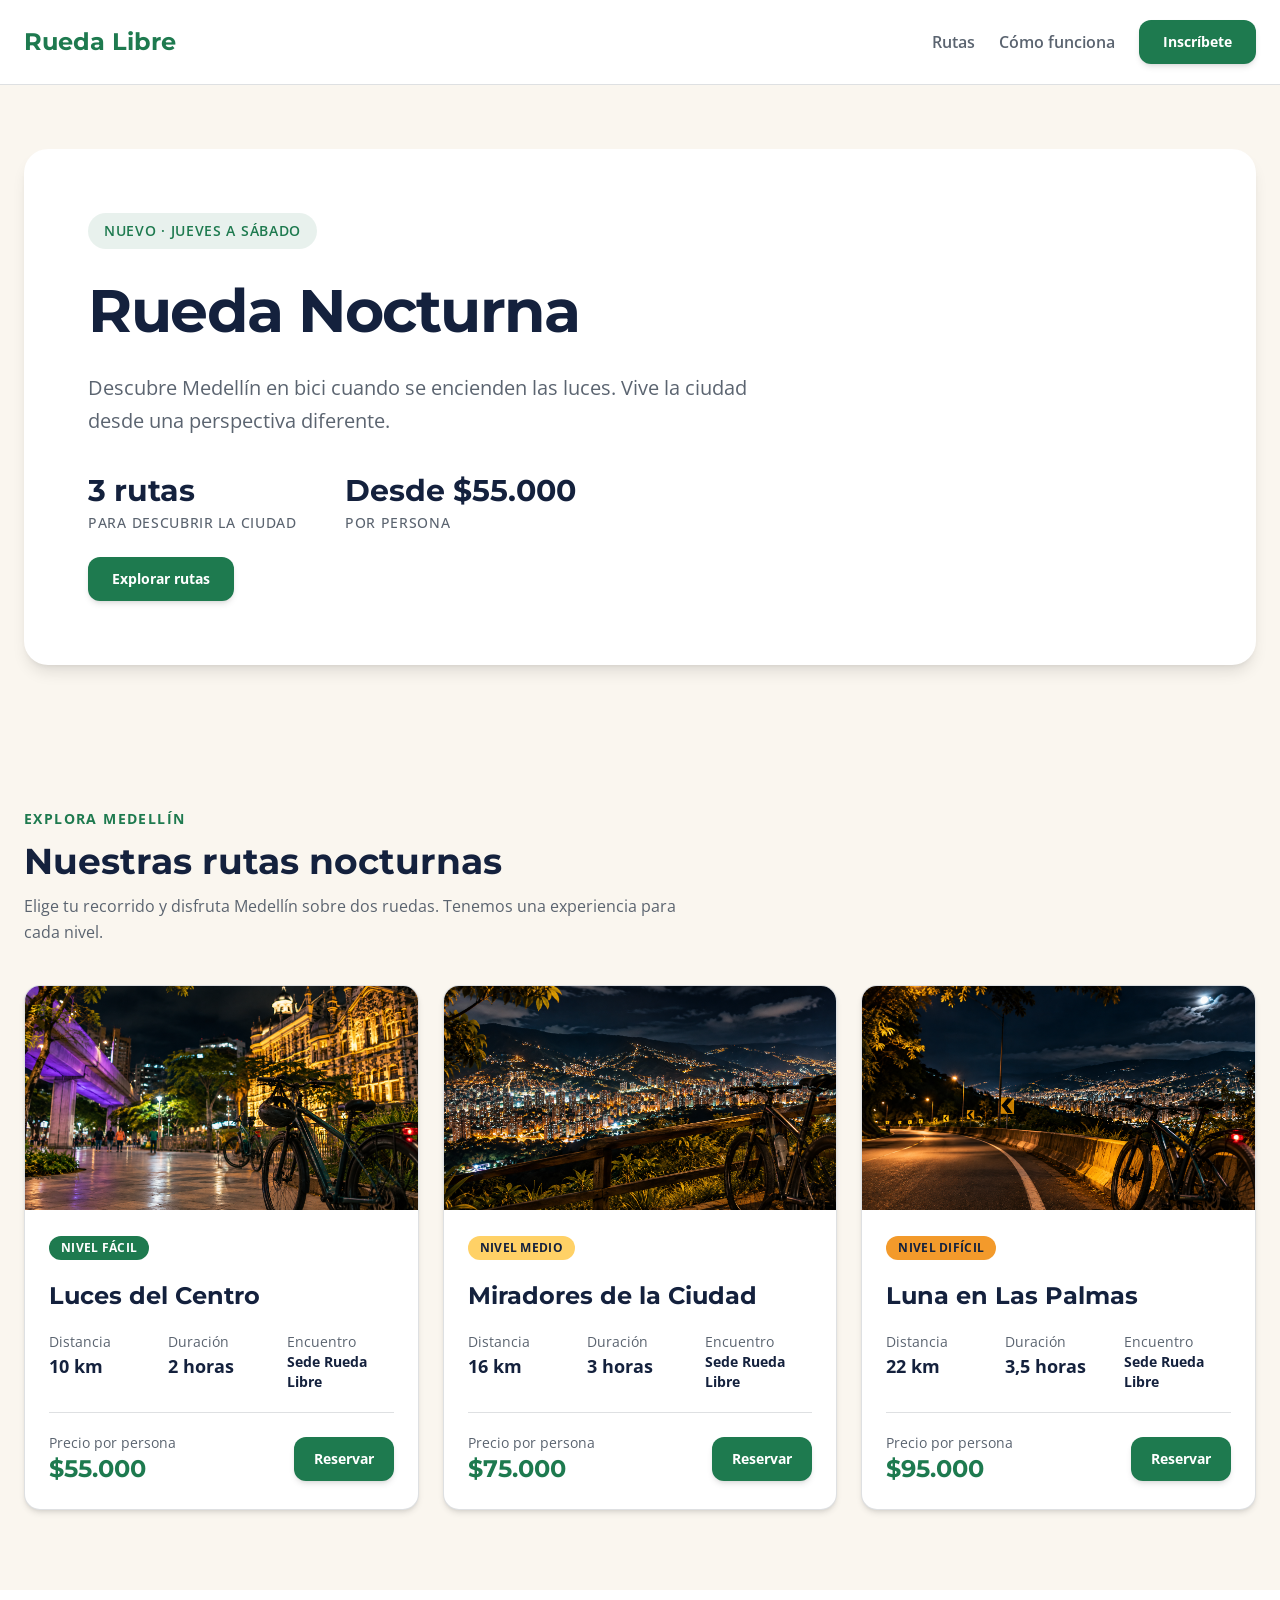
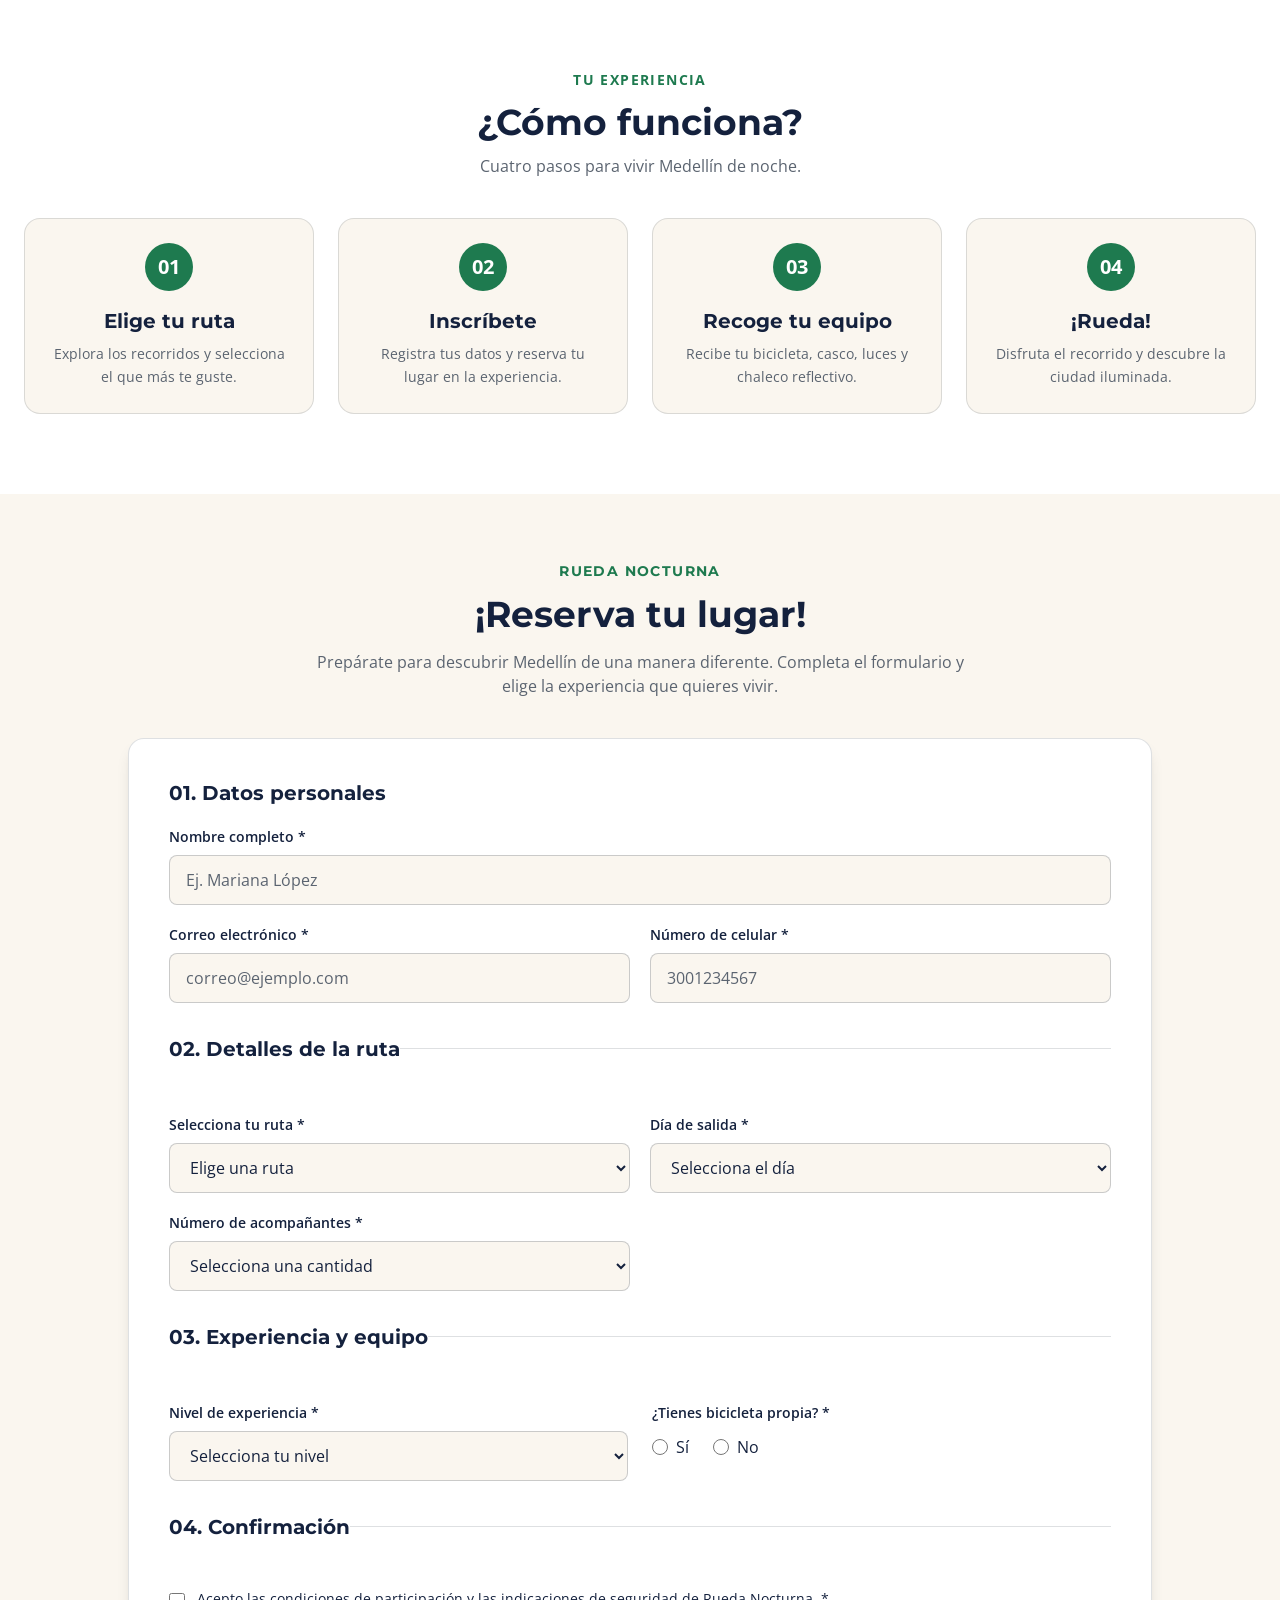
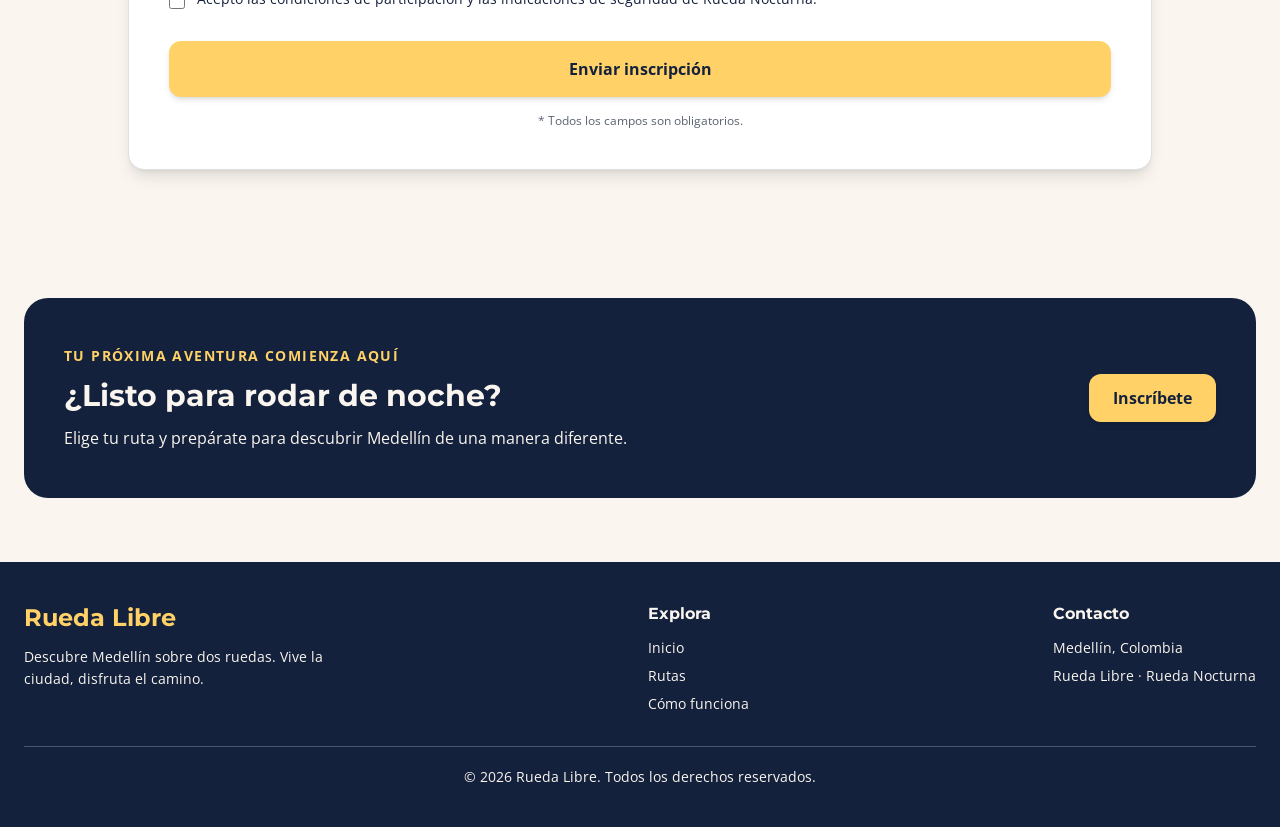
==== commit 7ab1967e: "validacion formulario" ====
--- a/nocturna/index.html
+++ b/nocturna/index.html
@@ -251,6 +251,254 @@
             </div>
         </section>
 
+
+<!-- SECCIÓN DE INSCRIPCIÓN -->
+<section id="inscripcion" class="bg-crema px-6 py-16 dark:bg-azul-noche">
+    <div class="mx-auto max-w-5xl">
+
+        <!-- Encabezado -->
+        <div class="mb-10 text-center">
+            <span class="font-montserrat text-sm font-bold uppercase tracking-widest text-verde-ruta dark:text-amarillo-farol">
+                Rueda Nocturna
+            </span>
+
+            <h2 class="mt-3 font-montserrat text-3xl font-bold text-azul-noche dark:text-crema md:text-4xl">
+                ¡Reserva tu lugar!
+            </h2>
+
+            <p class="mx-auto mt-4 max-w-2xl text-gris-asfalto dark:text-crema">
+                Prepárate para descubrir Medellín de una manera diferente.
+                Completa el formulario y elige la experiencia que quieres vivir.
+            </p>
+        </div>
+
+        <!-- Formulario -->
+        <form id="form-inscripcion" class="rounded-2xl border border-gris-asfalto/20 bg-white p-6 shadow-lg dark:border-crema/15 dark:bg-azul-noche md:p-10">
+
+            <!-- DATOS PERSONALES -->
+            <fieldset class="mb-8">
+                <legend class="mb-5 font-montserrat text-xl font-bold text-azul-noche dark:text-amarillo-farol">
+                    01. Datos personales
+                </legend>
+
+                <div class="grid grid-cols-1 gap-5 md:grid-cols-2">
+
+                    <div class="md:col-span-2">
+                        <label for="nombre" class="mb-2 block text-sm font-semibold text-azul-noche dark:text-crema">
+                            Nombre completo *
+                        </label>
+                        <input
+                            type="text"
+                            id="nombre"
+                            name="nombre"
+                            placeholder="Ej. Mariana López"
+                            minlength="3"
+                            required
+                            class="w-full rounded-lg border border-gris-asfalto/30 bg-crema px-4 py-3 text-azul-noche placeholder:text-gris-asfalto focus:border-verde-ruta focus:outline-none focus:ring-2 focus:ring-verde-ruta/30 dark:border-crema/20 dark:bg-azul-noche dark:text-crema dark:placeholder:text-crema/50 dark:focus:border-amarillo-farol dark:focus:ring-amarillo-farol/30"
+                        >
+                    </div>
+
+                    <div>
+                        <label for="correo" class="mb-2 block text-sm font-semibold text-azul-noche dark:text-crema">
+                            Correo electrónico *
+                        </label>
+                        <input
+                            type="email"
+                            id="correo"
+                            name="correo"
+                            placeholder="correo@ejemplo.com"
+                            required
+                            class="w-full rounded-lg border border-gris-asfalto/30 bg-crema px-4 py-3 text-azul-noche placeholder:text-gris-asfalto focus:border-verde-ruta focus:outline-none focus:ring-2 focus:ring-verde-ruta/30 dark:border-crema/20 dark:bg-azul-noche dark:text-crema dark:placeholder:text-crema/50 dark:focus:border-amarillo-farol dark:focus:ring-amarillo-farol/30"
+                        >
+                    </div>
+
+                    <div>
+                        <label for="celular" class="mb-2 block text-sm font-semibold text-azul-noche dark:text-crema">
+                            Número de celular *
+                        </label>
+                        <input
+                            type="tel"
+                            id="celular"
+                            name="celular"
+                            placeholder="3001234567"
+                            pattern="3[0-9]{9}"
+                            title="Ingresa un celular de 10 dígitos que comience por 3."
+                            maxlength="10"
+                            required
+                            class="w-full rounded-lg border border-gris-asfalto/30 bg-crema px-4 py-3 text-azul-noche placeholder:text-gris-asfalto focus:border-verde-ruta focus:outline-none focus:ring-2 focus:ring-verde-ruta/30 dark:border-crema/20 dark:bg-azul-noche dark:text-crema dark:placeholder:text-crema/50 dark:focus:border-amarillo-farol dark:focus:ring-amarillo-farol/30"
+                        >
+                    </div>
+
+                </div>
+            </fieldset>
+
+            <!-- DETALLES DE LA RUTA -->
+            <fieldset class="mb-8 border-t border-gris-asfalto/20 pt-8 dark:border-crema/15">
+                <legend class="mb-5 font-montserrat text-xl font-bold text-azul-noche dark:text-amarillo-farol">
+                    02. Detalles de la ruta
+                </legend>
+
+                <div class="grid grid-cols-1 gap-5 md:grid-cols-2">
+
+                    <div>
+                        <label for="ruta" class="mb-2 block text-sm font-semibold text-azul-noche dark:text-crema">
+                            Selecciona tu ruta *
+                        </label>
+                        <select
+                            id="ruta"
+                            name="ruta"
+                            required
+                            class="w-full rounded-lg border border-gris-asfalto/30 bg-crema px-4 py-3 text-azul-noche focus:border-verde-ruta focus:outline-none focus:ring-2 focus:ring-verde-ruta/30 dark:border-crema/20 dark:bg-azul-noche dark:text-crema dark:focus:border-amarillo-farol"
+                        >
+                            <option value="">Elige una ruta</option>
+                            <option value="centro">Luces del Centro</option>
+                            <option value="miradores">Miradores de la Ciudad</option>
+                            <option value="palmas">Luna en Las Palmas</option>
+                        </select>
+                    </div>
+
+                    <div>
+                        <label for="dia" class="mb-2 block text-sm font-semibold text-azul-noche dark:text-crema">
+                            Día de salida *
+                        </label>
+                        <select
+                            id="dia"
+                            name="dia"
+                            required
+                            class="w-full rounded-lg border border-gris-asfalto/30 bg-crema px-4 py-3 text-azul-noche focus:border-verde-ruta focus:outline-none focus:ring-2 focus:ring-verde-ruta/30 dark:border-crema/20 dark:bg-azul-noche dark:text-crema dark:focus:border-amarillo-farol"
+                        >
+                            <option value="">Selecciona el día</option>
+                            <option value="jueves">Jueves</option>
+                            <option value="viernes">Viernes</option>
+                            <option value="sabado">Sábado</option>
+                        </select>
+                    </div>
+
+                    <div>
+                        <label for="acompanantes" class="mb-2 block text-sm font-semibold text-azul-noche dark:text-crema">
+                            Número de acompañantes *
+                        </label>
+                        <select
+                            id="acompanantes"
+                            name="acompanantes"
+                            required
+                            class="w-full rounded-lg border border-gris-asfalto/30 bg-crema px-4 py-3 text-azul-noche focus:border-verde-ruta focus:outline-none focus:ring-2 focus:ring-verde-ruta/30 dark:border-crema/20 dark:bg-azul-noche dark:text-crema dark:focus:border-amarillo-farol"
+                        >
+                            <option value="">Selecciona una cantidad</option>
+                            <option value="0">0 acompañantes</option>
+                            <option value="1">1 acompañante</option>
+                            <option value="2">2 acompañantes</option>
+                            <option value="3">3 acompañantes</option>
+                        </select>
+                    </div>
+
+                </div>
+            </fieldset>
+
+            <!-- EXPERIENCIA Y EQUIPO -->
+            <fieldset class="mb-8 border-t border-gris-asfalto/20 pt-8 dark:border-crema/15">
+                <legend class="mb-5 font-montserrat text-xl font-bold text-azul-noche dark:text-amarillo-farol">
+                    03. Experiencia y equipo
+                </legend>
+
+                <div class="grid grid-cols-1 gap-6 md:grid-cols-2">
+
+                    <div>
+                        <label for="experiencia" class="mb-2 block text-sm font-semibold text-azul-noche dark:text-crema">
+                            Nivel de experiencia *
+                        </label>
+                        <select
+                            id="experiencia"
+                            name="experiencia"
+                            required
+                            class="w-full rounded-lg border border-gris-asfalto/30 bg-crema px-4 py-3 text-azul-noche focus:border-verde-ruta focus:outline-none focus:ring-2 focus:ring-verde-ruta/30 dark:border-crema/20 dark:bg-azul-noche dark:text-crema dark:focus:border-amarillo-farol"
+                        >
+                            <option value="">Selecciona tu nivel</option>
+                            <option value="principiante">Principiante</option>
+                            <option value="intermedio">Intermedio</option>
+                            <option value="avanzado">Avanzado</option>
+                        </select>
+                    </div>
+
+                    <div>
+                        <p class="mb-3 text-sm font-semibold text-azul-noche dark:text-crema">
+                            ¿Tienes bicicleta propia? *
+                        </p>
+
+                        <div class="flex flex-wrap gap-6">
+                            <label class="flex cursor-pointer items-center gap-2 text-azul-noche dark:text-crema">
+                                <input
+                                    type="radio"
+                                    name="bicicleta"
+                                    value="si"
+                                    required
+                                    class="h-4 w-4 accent-verde-ruta dark:accent-amarillo-farol"
+                                >
+                                Sí
+                            </label>
+
+                            <label class="flex cursor-pointer items-center gap-2 text-azul-noche dark:text-crema">
+                                <input
+                                    type="radio"
+                                    name="bicicleta"
+                                    value="no"
+                                    class="h-4 w-4 accent-verde-ruta dark:accent-amarillo-farol"
+                                >
+                                No
+                            </label>
+                        </div>
+                    </div>
+
+                </div>
+            </fieldset>
+
+            <!-- CONDICIONES -->
+            <fieldset class="mb-8 border-t border-gris-asfalto/20 pt-8 dark:border-crema/15">
+                <legend class="mb-4 font-montserrat text-xl font-bold text-azul-noche dark:text-amarillo-farol">
+                    04. Confirmación
+                </legend>
+
+                <label for="condiciones" class="flex cursor-pointer items-start gap-3 text-sm text-azul-noche dark:text-crema">
+                    <input
+                        type="checkbox"
+                        id="condiciones"
+                        name="condiciones"
+                        required
+                        class="mt-1 h-4 w-4 shrink-0 accent-verde-ruta dark:accent-amarillo-farol"
+                    >
+                    <span>
+                        Acepto las condiciones de participación y las indicaciones de seguridad de Rueda Nocturna. *
+                    </span>
+                </label>
+            </fieldset>
+
+            <!-- BOTÓN -->
+            <button
+                type="submit"
+                class="btn-highlight w-full px-6 py-4 text-base"
+            >
+                Enviar inscripción
+            </button>
+
+            <p class="mt-4 text-center text-xs text-gris-asfalto dark:text-crema/70">
+                * Todos los campos son obligatorios.
+            </p>
+
+            <!-- MENSAJE DE CONFIRMACIÓN VISUAL -->
+            <p
+                id="mensaje-exito"
+                class="mt-5 hidden rounded-lg border border-verde-ruta bg-crema p-4 text-center font-semibold text-verde-ruta dark:border-amarillo-farol dark:bg-azul-noche dark:text-amarillo-farol"
+                role="status"
+                aria-live="polite"
+                tabindex="-1"
+            >
+                ¡Formulario validado correctamente! Tu inscripción de prueba está completa.
+            </p>
+
+        </form>
+    </div>
+</section>
+
         <!-- 5. FRANJA DE INSCRIPCIÓN -->
         <section id="inscripcion" class="px-4 py-12 sm:px-6 sm:py-16">
             <div class="mx-auto flex max-w-7xl flex-col items-start gap-6 rounded-3xl bg-azul-noche px-6 py-10 sm:px-10 sm:py-12 lg:flex-row lg:items-center lg:justify-between">
@@ -310,5 +558,19 @@
         </div>
     </footer>
 
+<script>
+    const formulario = document.getElementById("form-inscripcion");
+    const mensajeExito = document.getElementById("mensaje-exito");
+
+    formulario.addEventListener("submit", function (event) {
+        event.preventDefault();
+
+        if (formulario.checkValidity()) {
+            mensajeExito.classList.remove("hidden");
+            mensajeExito.focus();
+        }
+    });
+</script>
+
 </body>
 </html>
--- a/nocturna/src/output.css
+++ b/nocturna/src/output.css
@@ -67,6 +67,7 @@
     --tracking-widest: 0.1em;
     --leading-tight: 1.25;
     --leading-relaxed: 1.625;
+    --radius-lg: 0.5rem;
     --radius-xl: 0.75rem;
     --radius-2xl: 1rem;
     --radius-3xl: 1.5rem;
@@ -245,12 +246,33 @@
   .mt-2 {
     margin-top: calc(var(--spacing) * 2);
   }
+  .mt-3 {
+    margin-top: calc(var(--spacing) * 3);
+  }
   .mt-4 {
     margin-top: calc(var(--spacing) * 4);
   }
+  .mt-5 {
+    margin-top: calc(var(--spacing) * 5);
+  }
   .mt-8 {
     margin-top: calc(var(--spacing) * 8);
   }
+  .mb-2 {
+    margin-bottom: calc(var(--spacing) * 2);
+  }
+  .mb-3 {
+    margin-bottom: calc(var(--spacing) * 3);
+  }
+  .mb-4 {
+    margin-bottom: calc(var(--spacing) * 4);
+  }
+  .mb-5 {
+    margin-bottom: calc(var(--spacing) * 5);
+  }
+  .mb-8 {
+    margin-bottom: calc(var(--spacing) * 8);
+  }
   .mb-10 {
     margin-bottom: calc(var(--spacing) * 10);
   }
@@ -269,6 +291,9 @@
   .inline-flex {
     display: inline-flex;
   }
+  .h-4 {
+    height: calc(var(--spacing) * 4);
+  }
   .h-12 {
     height: calc(var(--spacing) * 12);
   }
@@ -278,6 +303,9 @@
   .min-h-screen {
     min-height: 100vh;
   }
+  .w-4 {
+    width: calc(var(--spacing) * 4);
+  }
   .w-12 {
     width: calc(var(--spacing) * 12);
   }
@@ -307,6 +335,9 @@
   }
   .shrink-0 {
     flex-shrink: 0;
+  }
+  .cursor-pointer {
+    cursor: pointer;
   }
   .grid-cols-1 {
     grid-template-columns: repeat(1, minmax(0, 1fr));
@@ -403,6 +434,9 @@
   .rounded-full {
     border-radius: calc(infinity * 1px);
   }
+  .rounded-lg {
+    border-radius: var(--radius-lg);
+  }
   .rounded-xl {
     border-radius: var(--radius-xl);
   }
@@ -456,6 +490,15 @@
       border-color: color-mix(in oklab, var(--color-gris-asfalto) 20%, transparent);
     }
   }
+  .border-gris-asfalto\/30 {
+    border-color: color-mix(in srgb, #5B6470 30%, transparent);
+    @supports (color: color-mix(in lab, red, red)) {
+      border-color: color-mix(in oklab, var(--color-gris-asfalto) 30%, transparent);
+    }
+  }
+  .border-verde-ruta {
+    border-color: var(--color-verde-ruta);
+  }
   .border-l-amber-500 {
     border-left-color: var(--color-amber-500);
   }
@@ -564,6 +607,9 @@
   .py-12 {
     padding-block: calc(var(--spacing) * 12);
   }
+  .py-16 {
+    padding-block: calc(var(--spacing) * 16);
+  }
   .pt-3 {
     padding-top: calc(var(--spacing) * 3);
   }
@@ -575,6 +621,9 @@
   }
   .pt-6 {
     padding-top: calc(var(--spacing) * 6);
+  }
+  .pt-8 {
+    padding-top: calc(var(--spacing) * 8);
   }
   .text-center {
     text-align: center;
@@ -711,6 +760,9 @@
   .antialiased {
     -webkit-font-smoothing: antialiased;
     -moz-osx-font-smoothing: grayscale;
+  }
+  .accent-verde-ruta {
+    accent-color: var(--color-verde-ruta);
   }
   .shadow-lg {
     --tw-shadow: 0 10px 15px -3px var(--tw-shadow-color, rgb(0 0 0 / 0.1)), 0 4px 6px -4px var(--tw-shadow-color, rgb(0 0 0 / 0.1));
@@ -741,6 +793,9 @@
   .placeholder\:text-gray-400::placeholder {
     color: var(--color-gray-400);
   }
+  .placeholder\:text-gris-asfalto::placeholder {
+    color: var(--color-gris-asfalto);
+  }
   @media (hover: hover) {
     .hover\:bg-\[\#1E7A4F\]:hover {
       background-color: #1E7A4F;
@@ -787,6 +842,9 @@
   .focus\:border-\[\#1E7A4F\]:focus {
     border-color: #1E7A4F;
   }
+  .focus\:border-verde-ruta:focus {
+    border-color: var(--color-verde-ruta);
+  }
   .focus\:ring-2:focus {
     --tw-ring-shadow: var(--tw-ring-inset, ) 0 0 0 calc(2px + var(--tw-ring-offset-width)) var(--tw-ring-color, currentcolor);
     box-shadow: var(--tw-inset-shadow), var(--tw-inset-ring-shadow), var(--tw-ring-offset-shadow), var(--tw-ring-shadow), var(--tw-shadow);
@@ -794,6 +852,12 @@
   .focus\:ring-\[\#1E7A4F\]:focus {
     --tw-ring-color: #1E7A4F;
   }
+  .focus\:ring-verde-ruta\/30:focus {
+    --tw-ring-color: color-mix(in srgb, #1E7A4F 30%, transparent);
+    @supports (color: color-mix(in lab, red, red)) {
+      --tw-ring-color: color-mix(in oklab, var(--color-verde-ruta) 30%, transparent);
+    }
+  }
   .focus\:ring-offset-2:focus {
     --tw-ring-offset-width: 2px;
     --tw-ring-offset-shadow: var(--tw-ring-inset, ) 0 0 0 var(--tw-ring-offset-width) var(--tw-ring-offset-color);
@@ -897,12 +961,18 @@
     }
   }
   @media (width >= 48rem) {
+    .md\:col-span-2 {
+      grid-column: span 2 / span 2;
+    }
     .md\:inline-flex {
       display: inline-flex;
     }
     .md\:w-auto {
       width: auto;
     }
+    .md\:grid-cols-2 {
+      grid-template-columns: repeat(2, minmax(0, 1fr));
+    }
     .md\:flex-row {
       flex-direction: row;
     }
@@ -918,8 +988,15 @@
     .md\:gap-12 {
       gap: calc(var(--spacing) * 12);
     }
+    .md\:p-10 {
+      padding: calc(var(--spacing) * 10);
+    }
     .md\:px-6 {
       padding-inline: calc(var(--spacing) * 6);
+    }
+    .md\:text-4xl {
+      font-size: var(--text-4xl);
+      line-height: var(--tw-leading, var(--text-4xl--line-height));
     }
   }
   @media (width >= 64rem) {
@@ -956,6 +1033,9 @@
     }
   }
   @media (prefers-color-scheme: dark) {
+    .dark\:border-amarillo-farol {
+      border-color: var(--color-amarillo-farol);
+    }
     .dark\:border-crema\/15 {
       border-color: color-mix(in srgb, #FAF6EF 15%, transparent);
     }
@@ -964,6 +1044,14 @@
         border-color: color-mix(in oklab, var(--color-crema) 15%, transparent);
       }
     }
+    .dark\:border-crema\/20 {
+      border-color: color-mix(in srgb, #FAF6EF 20%, transparent);
+    }
+    @supports (color: color-mix(in lab, red, red)) {
+      .dark\:border-crema\/20 {
+        border-color: color-mix(in oklab, var(--color-crema) 20%, transparent);
+      }
+    }
     .dark\:bg-amarillo-farol {
       background-color: var(--color-amarillo-farol);
     }
@@ -995,6 +1083,17 @@
     .dark\:text-crema {
       color: var(--color-crema);
     }
+    .dark\:text-crema\/70 {
+      color: color-mix(in srgb, #FAF6EF 70%, transparent);
+    }
+    @supports (color: color-mix(in lab, red, red)) {
+      .dark\:text-crema\/70 {
+        color: color-mix(in oklab, var(--color-crema) 70%, transparent);
+      }
+    }
+    .dark\:accent-amarillo-farol {
+      accent-color: var(--color-amarillo-farol);
+    }
     .dark\:shadow-black\/20 {
       --tw-shadow-color: color-mix(in srgb, #000 20%, transparent);
     }
@@ -1003,6 +1102,12 @@
         --tw-shadow-color: color-mix(in oklab, color-mix(in oklab, var(--color-black) 20%, transparent) var(--tw-shadow-alpha), transparent);
       }
     }
+    .dark\:placeholder\:text-crema\/50::placeholder {
+      color: color-mix(in srgb, #FAF6EF 50%, transparent);
+      @supports (color: color-mix(in lab, red, red)) {
+        color: color-mix(in oklab, var(--color-crema) 50%, transparent);
+      }
+    }
     @media (hover: hover) {
       .dark\:hover\:bg-crema:hover {
         background-color: var(--color-crema);
@@ -1012,6 +1117,15 @@
       }
       .dark\:hover\:text-crema:hover {
         color: var(--color-crema);
+      }
+    }
+    .dark\:focus\:border-amarillo-farol:focus {
+      border-color: var(--color-amarillo-farol);
+    }
+    .dark\:focus\:ring-amarillo-farol\/30:focus {
+      --tw-ring-color: color-mix(in srgb, #FFD166 30%, transparent);
+      @supports (color: color-mix(in lab, red, red)) {
+        --tw-ring-color: color-mix(in oklab, var(--color-amarillo-farol) 30%, transparent);
       }
     }
     .dark\:focus-visible\:ring-amarillo-farol:focus-visible {
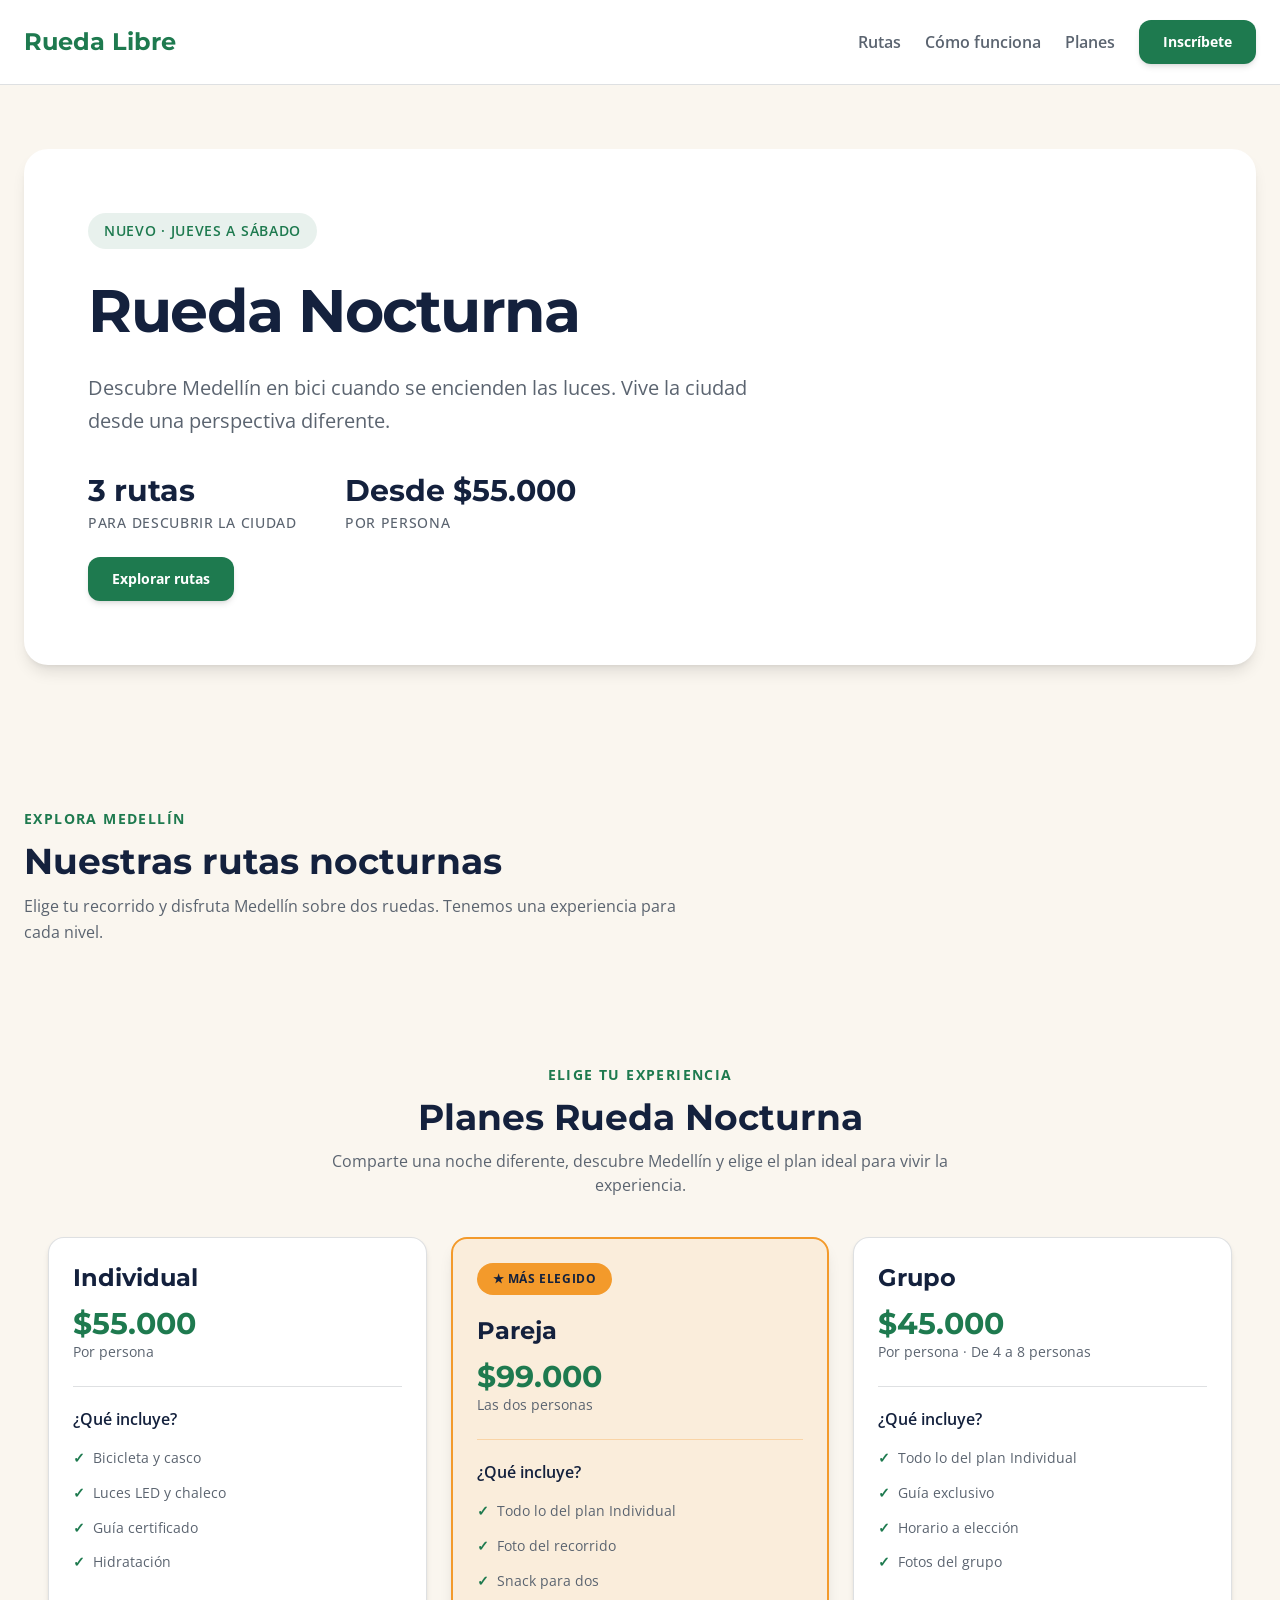
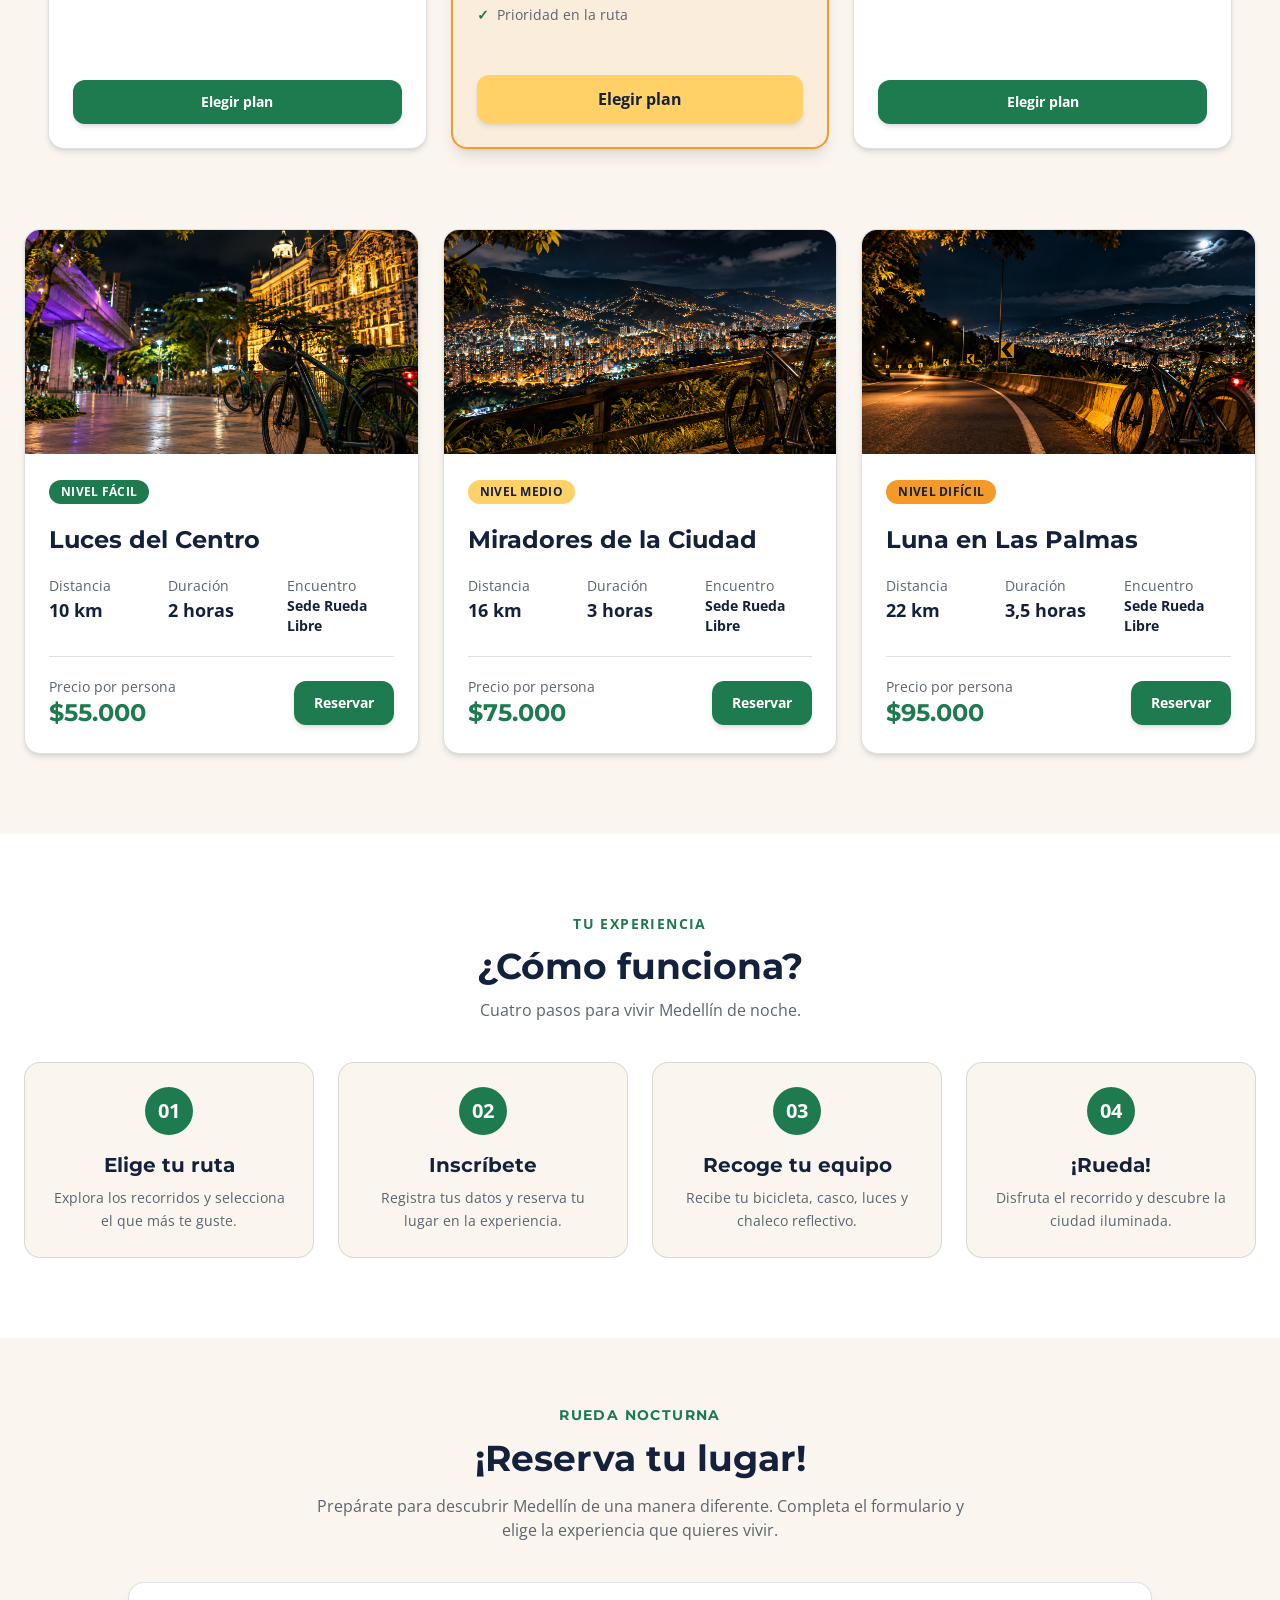
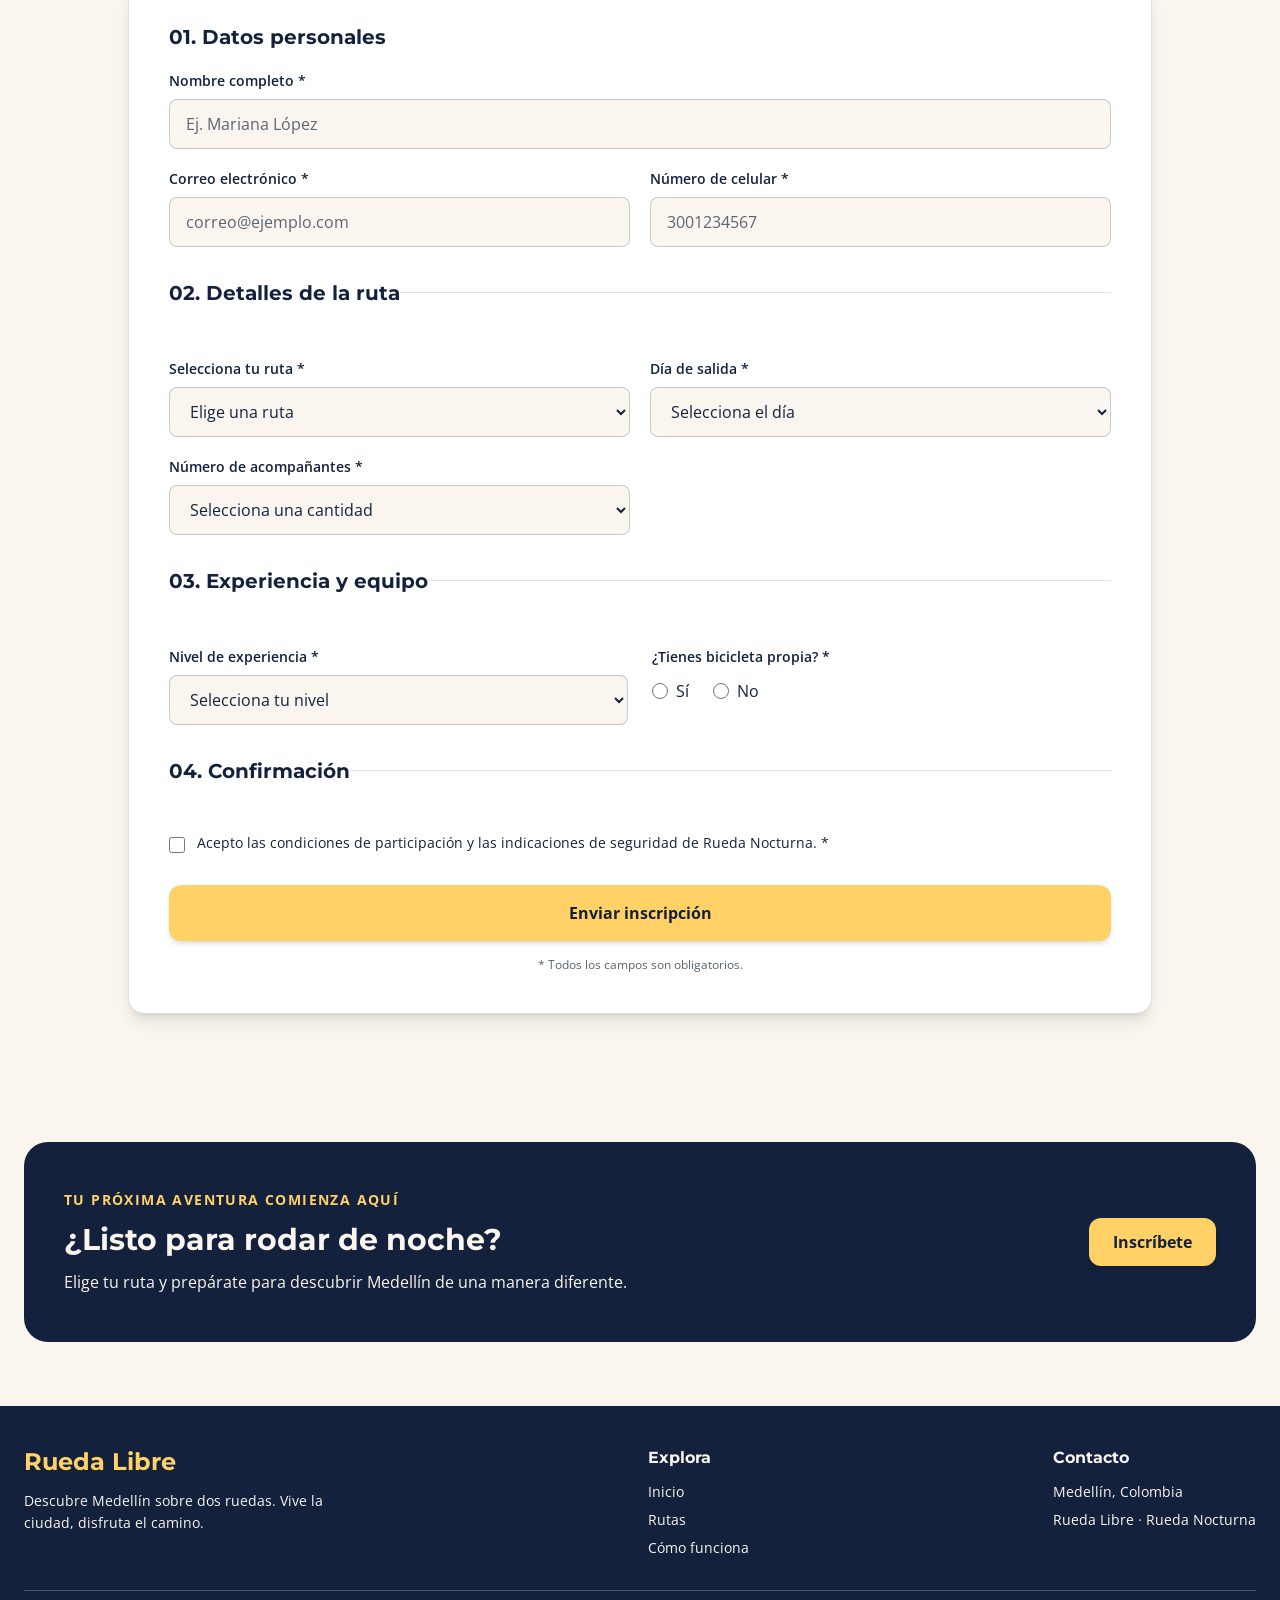
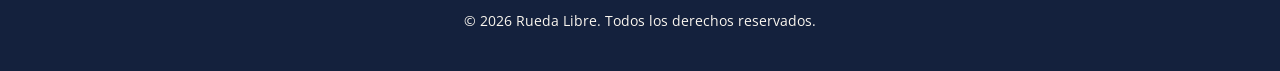
==== commit 28dff4a3: "modelo de caja" ====
--- a/nocturna/index.html
+++ b/nocturna/index.html
@@ -13,17 +13,26 @@
 
     <!-- 1. ENCABEZADO -->
     <header class="border-b border-gris-asfalto/20 bg-white dark:border-crema/15 dark:bg-azul-noche">
-        <div class="mx-auto flex max-w-7xl flex-col items-center gap-5 px-4 py-5 md:flex-row md:justify-between md:px-6">
-            <a href="#inicio" class="font-montserrat text-2xl font-bold text-verde-ruta transition-colors hover:text-azul-noche dark:text-amarillo-farol dark:hover:text-crema">
+        <div
+            class="mx-auto flex max-w-7xl flex-col items-center gap-5 px-4 py-5 md:flex-row md:justify-between md:px-6">
+            <a href="#inicio"
+                class="font-montserrat text-2xl font-bold text-verde-ruta transition-colors hover:text-azul-noche dark:text-amarillo-farol dark:hover:text-crema">
                 Rueda Libre
             </a>
 
-            <nav aria-label="Navegación principal" class="flex w-full items-center justify-center gap-4 md:w-auto md:justify-end md:gap-6">
-                <a href="#rutas" class="hidden font-semibold text-gris-asfalto transition-colors hover:text-verde-ruta dark:text-crema dark:hover:text-amarillo-farol md:inline-flex">
+            <nav aria-label="Navegación principal"
+                class="flex w-full items-center justify-center gap-4 md:w-auto md:justify-end md:gap-6">
+                <a href="#rutas"
+                    class="hidden font-semibold text-gris-asfalto transition-colors hover:text-verde-ruta dark:text-crema dark:hover:text-amarillo-farol md:inline-flex">
                     Rutas
                 </a>
-                <a href="#como-funciona" class="hidden font-semibold text-gris-asfalto transition-colors hover:text-verde-ruta dark:text-crema dark:hover:text-amarillo-farol md:inline-flex">
+                <a href="#como-funciona"
+                    class="hidden font-semibold text-gris-asfalto transition-colors hover:text-verde-ruta dark:text-crema dark:hover:text-amarillo-farol md:inline-flex">
                     Cómo funciona
+                </a>
+                
+                <a href="#planes" class="hidden font-semibold text-gris-asfalto transition-colors hover:text-verde-ruta dark:text-crema dark:hover:text-amarillo-farol md:inline-flex">
+                    Planes
                 </a>
                 <a href="#inscripcion" class="btn-primary px-6 py-3">
                     Inscríbete
@@ -35,13 +44,16 @@
     <main>
         <!-- 2. SECCIÓN PRINCIPAL -->
         <section id="inicio" class="px-4 py-10 sm:px-6 sm:py-14 lg:py-16">
-            <div class="mx-auto max-w-7xl rounded-3xl bg-white px-6 py-10 shadow-lg sm:px-10 sm:py-14 lg:px-16 lg:py-16 dark:bg-azul-noche/90 dark:shadow-black/20">
+            <div
+                class="mx-auto max-w-7xl rounded-3xl bg-white px-6 py-10 shadow-lg sm:px-10 sm:py-14 lg:px-16 lg:py-16 dark:bg-azul-noche/90 dark:shadow-black/20">
                 <div class="max-w-3xl space-y-6">
-                    <p class="inline-flex rounded-full bg-verde-ruta/10 px-4 py-2 text-sm font-semibold uppercase tracking-wider text-verde-ruta dark:bg-amarillo-farol/15 dark:text-amarillo-farol">
+                    <p
+                        class="inline-flex rounded-full bg-verde-ruta/10 px-4 py-2 text-sm font-semibold uppercase tracking-wider text-verde-ruta dark:bg-amarillo-farol/15 dark:text-amarillo-farol">
                         Nuevo · Jueves a sábado
                     </p>
 
-                    <h1 class="font-montserrat text-4xl font-bold leading-tight tracking-tight text-azul-noche sm:text-5xl lg:text-6xl dark:text-crema">
+                    <h1
+                        class="font-montserrat text-4xl font-bold leading-tight tracking-tight text-azul-noche sm:text-5xl lg:text-6xl dark:text-crema">
                         Rueda Nocturna
                     </h1>
 
@@ -88,14 +100,222 @@
                     </p>
                 </div>
 
+
+                <!-- 4. PLANES RUEDA NOCTURNA -->
+                <section id="planes" class="px-4 py-12 sm:px-6 sm:py-16 lg:py-20">
+                    <div class="mx-auto max-w-7xl">
+
+                        <!-- Encabezado -->
+                        <div class="mb-10 space-y-3 text-center">
+                            <p
+                                class="text-sm font-bold uppercase tracking-widest text-verde-ruta dark:text-amarillo-farol">
+                                Elige tu experiencia
+                            </p>
+
+                            <h2 class="font-montserrat text-3xl font-bold text-azul-noche sm:text-4xl dark:text-crema">
+                                Planes Rueda Nocturna
+                            </h2>
+
+                            <p class="mx-auto max-w-2xl text-gris-asfalto dark:text-crema">
+                                Comparte una noche diferente, descubre Medellín y elige
+                                el plan ideal para vivir la experiencia.
+                            </p>
+                        </div>
+
+                        <!-- Grid de planes -->
+                        <div class="grid grid-cols-1 items-stretch gap-6 lg:grid-cols-3">
+
+                            <!-- PLAN INDIVIDUAL -->
+                            <article
+                                class="flex h-full flex-col rounded-2xl border border-gris-asfalto/20 bg-white p-6 shadow-md dark:border-crema/15 dark:bg-azul-noche/90">
+
+                                <div class="flex flex-1 flex-col">
+                                    <div class="mb-6">
+                                        <h3 class="font-montserrat text-2xl font-bold text-azul-noche dark:text-crema">
+                                            Individual
+                                        </h3>
+
+                                        <p
+                                            class="mt-3 font-montserrat text-3xl font-bold text-verde-ruta dark:text-amarillo-farol">
+                                            $55.000
+                                        </p>
+
+                                        <p class="text-sm text-gris-asfalto dark:text-crema/70">
+                                            Por persona
+                                        </p>
+                                    </div>
+
+                                    <div class="mb-6 border-t border-gris-asfalto/20 pt-5 dark:border-crema/15">
+                                        <p class="mb-4 font-semibold text-azul-noche dark:text-crema">
+                                            ¿Qué incluye?
+                                        </p>
+
+                                        <ul
+                                            class="flex flex-col gap-3 text-sm leading-relaxed text-gris-asfalto dark:text-crema">
+                                            <li class="flex items-start gap-2">
+                                                <span
+                                                    class="font-bold text-verde-ruta dark:text-amarillo-farol">✓</span>
+                                                Bicicleta y casco
+                                            </li>
+                                            <li class="flex items-start gap-2">
+                                                <span
+                                                    class="font-bold text-verde-ruta dark:text-amarillo-farol">✓</span>
+                                                Luces LED y chaleco
+                                            </li>
+                                            <li class="flex items-start gap-2">
+                                                <span
+                                                    class="font-bold text-verde-ruta dark:text-amarillo-farol">✓</span>
+                                                Guía certificado
+                                            </li>
+                                            <li class="flex items-start gap-2">
+                                                <span
+                                                    class="font-bold text-verde-ruta dark:text-amarillo-farol">✓</span>
+                                                Hidratación
+                                            </li>
+                                        </ul>
+                                    </div>
+                                </div>
+
+                                <a href="#inscripcion" class="btn-primary mt-6 w-full px-5 py-3">
+                                    Elegir plan
+                                </a>
+                            </article>
+
+                            <!-- PLAN PAREJA: MÁS ELEGIDO -->
+                            <article
+                                class="relative flex h-full flex-col rounded-2xl border-2 border-naranja-pedal bg-naranja-pedal/10 p-6 shadow-lg dark:border-amarillo-farol dark:bg-amarillo-farol/10">
+
+                                <div class="mb-5">
+                                    <span
+                                        class="inline-flex rounded-full bg-naranja-pedal px-4 py-2 text-xs font-bold uppercase tracking-wider text-azul-noche dark:bg-amarillo-farol">
+                                        ★ Más elegido
+                                    </span>
+                                </div>
+
+                                <div class="flex flex-1 flex-col">
+                                    <div class="mb-6">
+                                        <h3 class="font-montserrat text-2xl font-bold text-azul-noche dark:text-crema">
+                                            Pareja
+                                        </h3>
+
+                                        <p
+                                            class="mt-3 font-montserrat text-3xl font-bold text-verde-ruta dark:text-amarillo-farol">
+                                            $99.000
+                                        </p>
+
+                                        <p class="text-sm text-gris-asfalto dark:text-crema/70">
+                                            Las dos personas
+                                        </p>
+                                    </div>
+
+                                    <div
+                                        class="mb-6 border-t border-naranja-pedal/30 pt-5 dark:border-amarillo-farol/30">
+                                        <p class="mb-4 font-semibold text-azul-noche dark:text-crema">
+                                            ¿Qué incluye?
+                                        </p>
+
+                                        <ul
+                                            class="flex flex-col gap-3 text-sm leading-relaxed text-gris-asfalto dark:text-crema">
+                                            <li class="flex items-start gap-2">
+                                                <span
+                                                    class="font-bold text-verde-ruta dark:text-amarillo-farol">✓</span>
+                                                Todo lo del plan Individual
+                                            </li>
+                                            <li class="flex items-start gap-2">
+                                                <span
+                                                    class="font-bold text-verde-ruta dark:text-amarillo-farol">✓</span>
+                                                Foto del recorrido
+                                            </li>
+                                            <li class="flex items-start gap-2">
+                                                <span
+                                                    class="font-bold text-verde-ruta dark:text-amarillo-farol">✓</span>
+                                                Snack para dos
+                                            </li>
+                                            <li class="flex items-start gap-2">
+                                                <span
+                                                    class="font-bold text-verde-ruta dark:text-amarillo-farol">✓</span>
+                                                Prioridad en la ruta
+                                            </li>
+                                        </ul>
+                                    </div>
+                                </div>
+
+                                <a href="#inscripcion" class="btn-highlight mt-6 w-full px-5 py-3">
+                                    Elegir plan
+                                </a>
+                            </article>
+
+                            <!-- PLAN GRUPO -->
+                            <article
+                                class="flex h-full flex-col rounded-2xl border border-gris-asfalto/20 bg-white p-6 shadow-md dark:border-crema/15 dark:bg-azul-noche/90">
+
+                                <div class="flex flex-1 flex-col">
+                                    <div class="mb-6">
+                                        <h3 class="font-montserrat text-2xl font-bold text-azul-noche dark:text-crema">
+                                            Grupo
+                                        </h3>
+
+                                        <p
+                                            class="mt-3 font-montserrat text-3xl font-bold text-verde-ruta dark:text-amarillo-farol">
+                                            $45.000
+                                        </p>
+
+                                        <p class="text-sm text-gris-asfalto dark:text-crema/70">
+                                            Por persona · De 4 a 8 personas
+                                        </p>
+                                    </div>
+
+                                    <div class="mb-6 border-t border-gris-asfalto/20 pt-5 dark:border-crema/15">
+                                        <p class="mb-4 font-semibold text-azul-noche dark:text-crema">
+                                            ¿Qué incluye?
+                                        </p>
+
+                                        <ul
+                                            class="flex flex-col gap-3 text-sm leading-relaxed text-gris-asfalto dark:text-crema">
+                                            <li class="flex items-start gap-2">
+                                                <span
+                                                    class="font-bold text-verde-ruta dark:text-amarillo-farol">✓</span>
+                                                Todo lo del plan Individual
+                                            </li>
+                                            <li class="flex items-start gap-2">
+                                                <span
+                                                    class="font-bold text-verde-ruta dark:text-amarillo-farol">✓</span>
+                                                Guía exclusivo
+                                            </li>
+                                            <li class="flex items-start gap-2">
+                                                <span
+                                                    class="font-bold text-verde-ruta dark:text-amarillo-farol">✓</span>
+                                                Horario a elección
+                                            </li>
+                                            <li class="flex items-start gap-2">
+                                                <span
+                                                    class="font-bold text-verde-ruta dark:text-amarillo-farol">✓</span>
+                                                Fotos del grupo
+                                            </li>
+                                        </ul>
+                                    </div>
+                                </div>
+
+                                <a href="#inscripcion" class="btn-primary mt-6 w-full px-5 py-3">
+                                    Elegir plan
+                                </a>
+                            </article>
+
+                        </div>
+                    </div>
+                </section>
+
                 <!-- CUADRÍCULA RESPONSIVE DE TRES CARDS -->
                 <div class="grid grid-cols-1 gap-6 sm:grid-cols-2 lg:grid-cols-3">
 
                     <!-- CARD 1: LUCES DEL CENTRO -->
-                    <article class="overflow-hidden rounded-2xl border border-gris-asfalto/20 bg-white shadow-md transition-shadow duration-300 hover:shadow-xl dark:border-crema/15 dark:bg-azul-noche/90">
-                        <img src="../img/ruta-centro.jpg" alt="Recorrido nocturno por el centro de Medellín" class="h-56 w-full object-cover">
+                    <article
+                        class="overflow-hidden rounded-2xl border border-gris-asfalto/20 bg-white shadow-md transition-shadow duration-300 hover:shadow-xl dark:border-crema/15 dark:bg-azul-noche/90">
+                        <img src="../img/ruta-centro.jpg" alt="Recorrido nocturno por el centro de Medellín"
+                            class="h-56 w-full object-cover">
                         <div class="space-y-5 p-6">
-                            <span class="inline-flex rounded-full bg-verde-ruta px-3 py-1 text-xs font-bold uppercase tracking-wide text-white">
+                            <span
+                                class="inline-flex rounded-full bg-verde-ruta px-3 py-1 text-xs font-bold uppercase tracking-wide text-white">
                                 Nivel fácil
                             </span>
                             <h3 class="font-montserrat text-2xl font-bold text-azul-noche dark:text-crema">
@@ -115,10 +335,13 @@
                                     <dd class="text-sm font-bold">Sede Rueda Libre</dd>
                                 </div>
                             </dl>
-                            <div class="flex flex-col items-start gap-4 border-t border-gris-asfalto/20 pt-5 sm:flex-row sm:items-center sm:justify-between dark:border-crema/15">
+                            <div
+                                class="flex flex-col items-start gap-4 border-t border-gris-asfalto/20 pt-5 sm:flex-row sm:items-center sm:justify-between dark:border-crema/15">
                                 <div>
                                     <p class="text-sm text-gris-asfalto dark:text-crema">Precio por persona</p>
-                                    <p class="font-montserrat text-2xl font-bold text-verde-ruta dark:text-amarillo-farol">$55.000</p>
+                                    <p
+                                        class="font-montserrat text-2xl font-bold text-verde-ruta dark:text-amarillo-farol">
+                                        $55.000</p>
                                 </div>
                                 <a href="#inscripcion" class="btn-primary px-5 py-3 text-sm">
                                     Reservar
@@ -128,10 +351,14 @@
                     </article>
 
                     <!-- CARD 2: MIRADORES DE LA CIUDAD -->
-                    <article class="overflow-hidden rounded-2xl border border-gris-asfalto/20 bg-white shadow-md transition-shadow duration-300 hover:shadow-xl dark:border-crema/15 dark:bg-azul-noche/90">
-                        <img src="../img/ruta-miradores.jpg" alt="Vista panorámica nocturna de Medellín desde sus miradores" class="h-56 w-full object-cover">
+                    <article
+                        class="overflow-hidden rounded-2xl border border-gris-asfalto/20 bg-white shadow-md transition-shadow duration-300 hover:shadow-xl dark:border-crema/15 dark:bg-azul-noche/90">
+                        <img src="../img/ruta-miradores.jpg"
+                            alt="Vista panorámica nocturna de Medellín desde sus miradores"
+                            class="h-56 w-full object-cover">
                         <div class="space-y-5 p-6">
-                            <span class="inline-flex rounded-full bg-amarillo-farol px-3 py-1 text-xs font-bold uppercase tracking-wide text-azul-noche">
+                            <span
+                                class="inline-flex rounded-full bg-amarillo-farol px-3 py-1 text-xs font-bold uppercase tracking-wide text-azul-noche">
                                 Nivel medio
                             </span>
                             <h3 class="font-montserrat text-2xl font-bold text-azul-noche dark:text-crema">
@@ -151,10 +378,13 @@
                                     <dd class="text-sm font-bold">Sede Rueda Libre</dd>
                                 </div>
                             </dl>
-                            <div class="flex flex-col items-start gap-4 border-t border-gris-asfalto/20 pt-5 sm:flex-row sm:items-center sm:justify-between dark:border-crema/15">
+                            <div
+                                class="flex flex-col items-start gap-4 border-t border-gris-asfalto/20 pt-5 sm:flex-row sm:items-center sm:justify-between dark:border-crema/15">
                                 <div>
                                     <p class="text-sm text-gris-asfalto dark:text-crema">Precio por persona</p>
-                                    <p class="font-montserrat text-2xl font-bold text-verde-ruta dark:text-amarillo-farol">$75.000</p>
+                                    <p
+                                        class="font-montserrat text-2xl font-bold text-verde-ruta dark:text-amarillo-farol">
+                                        $75.000</p>
                                 </div>
                                 <a href="#inscripcion" class="btn-primary px-5 py-3 text-sm">
                                     Reservar
@@ -164,10 +394,13 @@
                     </article>
 
                     <!-- CARD 3: LUNA EN LAS PALMAS -->
-                    <article class="overflow-hidden rounded-2xl border border-gris-asfalto/20 bg-white shadow-md transition-shadow duration-300 hover:shadow-xl dark:border-crema/15 dark:bg-azul-noche/90">
-                        <img src="../img/ruta-palmas.jpg" alt="Carretera nocturna de Las Palmas en Medellín" class="h-56 w-full object-cover">
+                    <article
+                        class="overflow-hidden rounded-2xl border border-gris-asfalto/20 bg-white shadow-md transition-shadow duration-300 hover:shadow-xl dark:border-crema/15 dark:bg-azul-noche/90">
+                        <img src="../img/ruta-palmas.jpg" alt="Carretera nocturna de Las Palmas en Medellín"
+                            class="h-56 w-full object-cover">
                         <div class="space-y-5 p-6">
-                            <span class="inline-flex rounded-full bg-naranja-pedal px-3 py-1 text-xs font-bold uppercase tracking-wide text-azul-noche">
+                            <span
+                                class="inline-flex rounded-full bg-naranja-pedal px-3 py-1 text-xs font-bold uppercase tracking-wide text-azul-noche">
                                 Nivel difícil
                             </span>
                             <h3 class="font-montserrat text-2xl font-bold text-azul-noche dark:text-crema">
@@ -187,10 +420,13 @@
                                     <dd class="text-sm font-bold">Sede Rueda Libre</dd>
                                 </div>
                             </dl>
-                            <div class="flex flex-col items-start gap-4 border-t border-gris-asfalto/20 pt-5 sm:flex-row sm:items-center sm:justify-between dark:border-crema/15">
+                            <div
+                                class="flex flex-col items-start gap-4 border-t border-gris-asfalto/20 pt-5 sm:flex-row sm:items-center sm:justify-between dark:border-crema/15">
                                 <div>
                                     <p class="text-sm text-gris-asfalto dark:text-crema">Precio por persona</p>
-                                    <p class="font-montserrat text-2xl font-bold text-verde-ruta dark:text-amarillo-farol">$95.000</p>
+                                    <p
+                                        class="font-montserrat text-2xl font-bold text-verde-ruta dark:text-amarillo-farol">
+                                        $95.000</p>
                                 </div>
                                 <a href="#inscripcion" class="btn-primary px-5 py-3 text-sm">
                                     Reservar
@@ -219,29 +455,37 @@
 
                 <!-- GRID RESPONSIVE DE CUATRO PASOS -->
                 <div class="grid grid-cols-1 gap-4 sm:grid-cols-2 lg:grid-cols-4 lg:gap-6">
-                    <article class="rounded-2xl border border-gris-asfalto/20 bg-crema p-6 text-center dark:border-crema/15 dark:bg-azul-noche">
-                        <span class="mx-auto flex h-12 w-12 items-center justify-center rounded-full bg-verde-ruta text-xl font-bold text-white dark:bg-amarillo-farol dark:text-azul-noche">01</span>
+                    <article
+                        class="rounded-2xl border border-gris-asfalto/20 bg-crema p-6 text-center dark:border-crema/15 dark:bg-azul-noche">
+                        <span
+                            class="mx-auto flex h-12 w-12 items-center justify-center rounded-full bg-verde-ruta text-xl font-bold text-white dark:bg-amarillo-farol dark:text-azul-noche">01</span>
                         <h3 class="mt-4 font-montserrat text-xl font-bold">Elige tu ruta</h3>
                         <p class="mt-2 text-sm leading-relaxed text-gris-asfalto dark:text-crema">
                             Explora los recorridos y selecciona el que más te guste.
                         </p>
                     </article>
-                    <article class="rounded-2xl border border-gris-asfalto/20 bg-crema p-6 text-center dark:border-crema/15 dark:bg-azul-noche">
-                        <span class="mx-auto flex h-12 w-12 items-center justify-center rounded-full bg-verde-ruta text-xl font-bold text-white dark:bg-amarillo-farol dark:text-azul-noche">02</span>
+                    <article
+                        class="rounded-2xl border border-gris-asfalto/20 bg-crema p-6 text-center dark:border-crema/15 dark:bg-azul-noche">
+                        <span
+                            class="mx-auto flex h-12 w-12 items-center justify-center rounded-full bg-verde-ruta text-xl font-bold text-white dark:bg-amarillo-farol dark:text-azul-noche">02</span>
                         <h3 class="mt-4 font-montserrat text-xl font-bold">Inscríbete</h3>
                         <p class="mt-2 text-sm leading-relaxed text-gris-asfalto dark:text-crema">
                             Registra tus datos y reserva tu lugar en la experiencia.
                         </p>
                     </article>
-                    <article class="rounded-2xl border border-gris-asfalto/20 bg-crema p-6 text-center dark:border-crema/15 dark:bg-azul-noche">
-                        <span class="mx-auto flex h-12 w-12 items-center justify-center rounded-full bg-verde-ruta text-xl font-bold text-white dark:bg-amarillo-farol dark:text-azul-noche">03</span>
+                    <article
+                        class="rounded-2xl border border-gris-asfalto/20 bg-crema p-6 text-center dark:border-crema/15 dark:bg-azul-noche">
+                        <span
+                            class="mx-auto flex h-12 w-12 items-center justify-center rounded-full bg-verde-ruta text-xl font-bold text-white dark:bg-amarillo-farol dark:text-azul-noche">03</span>
                         <h3 class="mt-4 font-montserrat text-xl font-bold">Recoge tu equipo</h3>
                         <p class="mt-2 text-sm leading-relaxed text-gris-asfalto dark:text-crema">
                             Recibe tu bicicleta, casco, luces y chaleco reflectivo.
                         </p>
                     </article>
-                    <article class="rounded-2xl border border-gris-asfalto/20 bg-crema p-6 text-center dark:border-crema/15 dark:bg-azul-noche">
-                        <span class="mx-auto flex h-12 w-12 items-center justify-center rounded-full bg-verde-ruta text-xl font-bold text-white dark:bg-amarillo-farol dark:text-azul-noche">04</span>
+                    <article
+                        class="rounded-2xl border border-gris-asfalto/20 bg-crema p-6 text-center dark:border-crema/15 dark:bg-azul-noche">
+                        <span
+                            class="mx-auto flex h-12 w-12 items-center justify-center rounded-full bg-verde-ruta text-xl font-bold text-white dark:bg-amarillo-farol dark:text-azul-noche">04</span>
                         <h3 class="mt-4 font-montserrat text-xl font-bold">¡Rueda!</h3>
                         <p class="mt-2 text-sm leading-relaxed text-gris-asfalto dark:text-crema">
                             Disfruta el recorrido y descubre la ciudad iluminada.
@@ -252,256 +496,214 @@
         </section>
 
 
-<!-- SECCIÓN DE INSCRIPCIÓN -->
-<section id="inscripcion" class="bg-crema px-6 py-16 dark:bg-azul-noche">
-    <div class="mx-auto max-w-5xl">
-
-        <!-- Encabezado -->
-        <div class="mb-10 text-center">
-            <span class="font-montserrat text-sm font-bold uppercase tracking-widest text-verde-ruta dark:text-amarillo-farol">
-                Rueda Nocturna
-            </span>
-
-            <h2 class="mt-3 font-montserrat text-3xl font-bold text-azul-noche dark:text-crema md:text-4xl">
-                ¡Reserva tu lugar!
-            </h2>
-
-            <p class="mx-auto mt-4 max-w-2xl text-gris-asfalto dark:text-crema">
-                Prepárate para descubrir Medellín de una manera diferente.
-                Completa el formulario y elige la experiencia que quieres vivir.
-            </p>
-        </div>
-
-        <!-- Formulario -->
-        <form id="form-inscripcion" class="rounded-2xl border border-gris-asfalto/20 bg-white p-6 shadow-lg dark:border-crema/15 dark:bg-azul-noche md:p-10">
-
-            <!-- DATOS PERSONALES -->
-            <fieldset class="mb-8">
-                <legend class="mb-5 font-montserrat text-xl font-bold text-azul-noche dark:text-amarillo-farol">
-                    01. Datos personales
-                </legend>
-
-                <div class="grid grid-cols-1 gap-5 md:grid-cols-2">
-
-                    <div class="md:col-span-2">
-                        <label for="nombre" class="mb-2 block text-sm font-semibold text-azul-noche dark:text-crema">
-                            Nombre completo *
+        <!-- SECCIÓN DE INSCRIPCIÓN -->
+        <section id="inscripcion" class="bg-crema px-6 py-16 dark:bg-azul-noche">
+            <div class="mx-auto max-w-5xl">
+
+                <!-- Encabezado -->
+                <div class="mb-10 text-center">
+                    <span
+                        class="font-montserrat text-sm font-bold uppercase tracking-widest text-verde-ruta dark:text-amarillo-farol">
+                        Rueda Nocturna
+                    </span>
+
+                    <h2 class="mt-3 font-montserrat text-3xl font-bold text-azul-noche dark:text-crema md:text-4xl">
+                        ¡Reserva tu lugar!
+                    </h2>
+
+                    <p class="mx-auto mt-4 max-w-2xl text-gris-asfalto dark:text-crema">
+                        Prepárate para descubrir Medellín de una manera diferente.
+                        Completa el formulario y elige la experiencia que quieres vivir.
+                    </p>
+                </div>
+
+                <!-- Formulario -->
+                <form id="form-inscripcion"
+                    class="rounded-2xl border border-gris-asfalto/20 bg-white p-6 shadow-lg dark:border-crema/15 dark:bg-azul-noche md:p-10">
+
+                    <!-- DATOS PERSONALES -->
+                    <fieldset class="mb-8">
+                        <legend class="mb-5 font-montserrat text-xl font-bold text-azul-noche dark:text-amarillo-farol">
+                            01. Datos personales
+                        </legend>
+
+                        <div class="grid grid-cols-1 gap-5 md:grid-cols-2">
+
+                            <div class="md:col-span-2">
+                                <label for="nombre"
+                                    class="mb-2 block text-sm font-semibold text-azul-noche dark:text-crema">
+                                    Nombre completo *
+                                </label>
+                                <input type="text" id="nombre" name="nombre" placeholder="Ej. Mariana López"
+                                    minlength="3" required
+                                    class="w-full rounded-lg border border-gris-asfalto/30 bg-crema px-4 py-3 text-azul-noche placeholder:text-gris-asfalto focus:border-verde-ruta focus:outline-none focus:ring-2 focus:ring-verde-ruta/30 dark:border-crema/20 dark:bg-azul-noche dark:text-crema dark:placeholder:text-crema/50 dark:focus:border-amarillo-farol dark:focus:ring-amarillo-farol/30">
+                            </div>
+
+                            <div>
+                                <label for="correo"
+                                    class="mb-2 block text-sm font-semibold text-azul-noche dark:text-crema">
+                                    Correo electrónico *
+                                </label>
+                                <input type="email" id="correo" name="correo" placeholder="correo@ejemplo.com" required
+                                    class="w-full rounded-lg border border-gris-asfalto/30 bg-crema px-4 py-3 text-azul-noche placeholder:text-gris-asfalto focus:border-verde-ruta focus:outline-none focus:ring-2 focus:ring-verde-ruta/30 dark:border-crema/20 dark:bg-azul-noche dark:text-crema dark:placeholder:text-crema/50 dark:focus:border-amarillo-farol dark:focus:ring-amarillo-farol/30">
+                            </div>
+
+                            <div>
+                                <label for="celular"
+                                    class="mb-2 block text-sm font-semibold text-azul-noche dark:text-crema">
+                                    Número de celular *
+                                </label>
+                                <input type="tel" id="celular" name="celular" placeholder="3001234567"
+                                    pattern="3[0-9]{9}" title="Ingresa un celular de 10 dígitos que comience por 3."
+                                    maxlength="10" required
+                                    class="w-full rounded-lg border border-gris-asfalto/30 bg-crema px-4 py-3 text-azul-noche placeholder:text-gris-asfalto focus:border-verde-ruta focus:outline-none focus:ring-2 focus:ring-verde-ruta/30 dark:border-crema/20 dark:bg-azul-noche dark:text-crema dark:placeholder:text-crema/50 dark:focus:border-amarillo-farol dark:focus:ring-amarillo-farol/30">
+                            </div>
+
+                        </div>
+                    </fieldset>
+
+                    <!-- DETALLES DE LA RUTA -->
+                    <fieldset class="mb-8 border-t border-gris-asfalto/20 pt-8 dark:border-crema/15">
+                        <legend class="mb-5 font-montserrat text-xl font-bold text-azul-noche dark:text-amarillo-farol">
+                            02. Detalles de la ruta
+                        </legend>
+
+                        <div class="grid grid-cols-1 gap-5 md:grid-cols-2">
+
+                            <div>
+                                <label for="ruta"
+                                    class="mb-2 block text-sm font-semibold text-azul-noche dark:text-crema">
+                                    Selecciona tu ruta *
+                                </label>
+                                <select id="ruta" name="ruta" required
+                                    class="w-full rounded-lg border border-gris-asfalto/30 bg-crema px-4 py-3 text-azul-noche focus:border-verde-ruta focus:outline-none focus:ring-2 focus:ring-verde-ruta/30 dark:border-crema/20 dark:bg-azul-noche dark:text-crema dark:focus:border-amarillo-farol">
+                                    <option value="">Elige una ruta</option>
+                                    <option value="centro">Luces del Centro</option>
+                                    <option value="miradores">Miradores de la Ciudad</option>
+                                    <option value="palmas">Luna en Las Palmas</option>
+                                </select>
+                            </div>
+
+                            <div>
+                                <label for="dia"
+                                    class="mb-2 block text-sm font-semibold text-azul-noche dark:text-crema">
+                                    Día de salida *
+                                </label>
+                                <select id="dia" name="dia" required
+                                    class="w-full rounded-lg border border-gris-asfalto/30 bg-crema px-4 py-3 text-azul-noche focus:border-verde-ruta focus:outline-none focus:ring-2 focus:ring-verde-ruta/30 dark:border-crema/20 dark:bg-azul-noche dark:text-crema dark:focus:border-amarillo-farol">
+                                    <option value="">Selecciona el día</option>
+                                    <option value="jueves">Jueves</option>
+                                    <option value="viernes">Viernes</option>
+                                    <option value="sabado">Sábado</option>
+                                </select>
+                            </div>
+
+                            <div>
+                                <label for="acompanantes"
+                                    class="mb-2 block text-sm font-semibold text-azul-noche dark:text-crema">
+                                    Número de acompañantes *
+                                </label>
+                                <select id="acompanantes" name="acompanantes" required
+                                    class="w-full rounded-lg border border-gris-asfalto/30 bg-crema px-4 py-3 text-azul-noche focus:border-verde-ruta focus:outline-none focus:ring-2 focus:ring-verde-ruta/30 dark:border-crema/20 dark:bg-azul-noche dark:text-crema dark:focus:border-amarillo-farol">
+                                    <option value="">Selecciona una cantidad</option>
+                                    <option value="0">0 acompañantes</option>
+                                    <option value="1">1 acompañante</option>
+                                    <option value="2">2 acompañantes</option>
+                                    <option value="3">3 acompañantes</option>
+                                </select>
+                            </div>
+
+                        </div>
+                    </fieldset>
+
+                    <!-- EXPERIENCIA Y EQUIPO -->
+                    <fieldset class="mb-8 border-t border-gris-asfalto/20 pt-8 dark:border-crema/15">
+                        <legend class="mb-5 font-montserrat text-xl font-bold text-azul-noche dark:text-amarillo-farol">
+                            03. Experiencia y equipo
+                        </legend>
+
+                        <div class="grid grid-cols-1 gap-6 md:grid-cols-2">
+
+                            <div>
+                                <label for="experiencia"
+                                    class="mb-2 block text-sm font-semibold text-azul-noche dark:text-crema">
+                                    Nivel de experiencia *
+                                </label>
+                                <select id="experiencia" name="experiencia" required
+                                    class="w-full rounded-lg border border-gris-asfalto/30 bg-crema px-4 py-3 text-azul-noche focus:border-verde-ruta focus:outline-none focus:ring-2 focus:ring-verde-ruta/30 dark:border-crema/20 dark:bg-azul-noche dark:text-crema dark:focus:border-amarillo-farol">
+                                    <option value="">Selecciona tu nivel</option>
+                                    <option value="principiante">Principiante</option>
+                                    <option value="intermedio">Intermedio</option>
+                                    <option value="avanzado">Avanzado</option>
+                                </select>
+                            </div>
+
+                            <div>
+                                <p class="mb-3 text-sm font-semibold text-azul-noche dark:text-crema">
+                                    ¿Tienes bicicleta propia? *
+                                </p>
+
+                                <div class="flex flex-wrap gap-6">
+                                    <label
+                                        class="flex cursor-pointer items-center gap-2 text-azul-noche dark:text-crema">
+                                        <input type="radio" name="bicicleta" value="si" required
+                                            class="h-4 w-4 accent-verde-ruta dark:accent-amarillo-farol">
+                                        Sí
+                                    </label>
+
+                                    <label
+                                        class="flex cursor-pointer items-center gap-2 text-azul-noche dark:text-crema">
+                                        <input type="radio" name="bicicleta" value="no"
+                                            class="h-4 w-4 accent-verde-ruta dark:accent-amarillo-farol">
+                                        No
+                                    </label>
+                                </div>
+                            </div>
+
+                        </div>
+                    </fieldset>
+
+                    <!-- CONDICIONES -->
+                    <fieldset class="mb-8 border-t border-gris-asfalto/20 pt-8 dark:border-crema/15">
+                        <legend class="mb-4 font-montserrat text-xl font-bold text-azul-noche dark:text-amarillo-farol">
+                            04. Confirmación
+                        </legend>
+
+                        <label for="condiciones"
+                            class="flex cursor-pointer items-start gap-3 text-sm text-azul-noche dark:text-crema">
+                            <input type="checkbox" id="condiciones" name="condiciones" required
+                                class="mt-1 h-4 w-4 shrink-0 accent-verde-ruta dark:accent-amarillo-farol">
+                            <span>
+                                Acepto las condiciones de participación y las indicaciones de seguridad de Rueda
+                                Nocturna. *
+                            </span>
                         </label>
-                        <input
-                            type="text"
-                            id="nombre"
-                            name="nombre"
-                            placeholder="Ej. Mariana López"
-                            minlength="3"
-                            required
-                            class="w-full rounded-lg border border-gris-asfalto/30 bg-crema px-4 py-3 text-azul-noche placeholder:text-gris-asfalto focus:border-verde-ruta focus:outline-none focus:ring-2 focus:ring-verde-ruta/30 dark:border-crema/20 dark:bg-azul-noche dark:text-crema dark:placeholder:text-crema/50 dark:focus:border-amarillo-farol dark:focus:ring-amarillo-farol/30"
-                        >
-                    </div>
-
-                    <div>
-                        <label for="correo" class="mb-2 block text-sm font-semibold text-azul-noche dark:text-crema">
-                            Correo electrónico *
-                        </label>
-                        <input
-                            type="email"
-                            id="correo"
-                            name="correo"
-                            placeholder="correo@ejemplo.com"
-                            required
-                            class="w-full rounded-lg border border-gris-asfalto/30 bg-crema px-4 py-3 text-azul-noche placeholder:text-gris-asfalto focus:border-verde-ruta focus:outline-none focus:ring-2 focus:ring-verde-ruta/30 dark:border-crema/20 dark:bg-azul-noche dark:text-crema dark:placeholder:text-crema/50 dark:focus:border-amarillo-farol dark:focus:ring-amarillo-farol/30"
-                        >
-                    </div>
-
-                    <div>
-                        <label for="celular" class="mb-2 block text-sm font-semibold text-azul-noche dark:text-crema">
-                            Número de celular *
-                        </label>
-                        <input
-                            type="tel"
-                            id="celular"
-                            name="celular"
-                            placeholder="3001234567"
-                            pattern="3[0-9]{9}"
-                            title="Ingresa un celular de 10 dígitos que comience por 3."
-                            maxlength="10"
-                            required
-                            class="w-full rounded-lg border border-gris-asfalto/30 bg-crema px-4 py-3 text-azul-noche placeholder:text-gris-asfalto focus:border-verde-ruta focus:outline-none focus:ring-2 focus:ring-verde-ruta/30 dark:border-crema/20 dark:bg-azul-noche dark:text-crema dark:placeholder:text-crema/50 dark:focus:border-amarillo-farol dark:focus:ring-amarillo-farol/30"
-                        >
-                    </div>
-
-                </div>
-            </fieldset>
-
-            <!-- DETALLES DE LA RUTA -->
-            <fieldset class="mb-8 border-t border-gris-asfalto/20 pt-8 dark:border-crema/15">
-                <legend class="mb-5 font-montserrat text-xl font-bold text-azul-noche dark:text-amarillo-farol">
-                    02. Detalles de la ruta
-                </legend>
-
-                <div class="grid grid-cols-1 gap-5 md:grid-cols-2">
-
-                    <div>
-                        <label for="ruta" class="mb-2 block text-sm font-semibold text-azul-noche dark:text-crema">
-                            Selecciona tu ruta *
-                        </label>
-                        <select
-                            id="ruta"
-                            name="ruta"
-                            required
-                            class="w-full rounded-lg border border-gris-asfalto/30 bg-crema px-4 py-3 text-azul-noche focus:border-verde-ruta focus:outline-none focus:ring-2 focus:ring-verde-ruta/30 dark:border-crema/20 dark:bg-azul-noche dark:text-crema dark:focus:border-amarillo-farol"
-                        >
-                            <option value="">Elige una ruta</option>
-                            <option value="centro">Luces del Centro</option>
-                            <option value="miradores">Miradores de la Ciudad</option>
-                            <option value="palmas">Luna en Las Palmas</option>
-                        </select>
-                    </div>
-
-                    <div>
-                        <label for="dia" class="mb-2 block text-sm font-semibold text-azul-noche dark:text-crema">
-                            Día de salida *
-                        </label>
-                        <select
-                            id="dia"
-                            name="dia"
-                            required
-                            class="w-full rounded-lg border border-gris-asfalto/30 bg-crema px-4 py-3 text-azul-noche focus:border-verde-ruta focus:outline-none focus:ring-2 focus:ring-verde-ruta/30 dark:border-crema/20 dark:bg-azul-noche dark:text-crema dark:focus:border-amarillo-farol"
-                        >
-                            <option value="">Selecciona el día</option>
-                            <option value="jueves">Jueves</option>
-                            <option value="viernes">Viernes</option>
-                            <option value="sabado">Sábado</option>
-                        </select>
-                    </div>
-
-                    <div>
-                        <label for="acompanantes" class="mb-2 block text-sm font-semibold text-azul-noche dark:text-crema">
-                            Número de acompañantes *
-                        </label>
-                        <select
-                            id="acompanantes"
-                            name="acompanantes"
-                            required
-                            class="w-full rounded-lg border border-gris-asfalto/30 bg-crema px-4 py-3 text-azul-noche focus:border-verde-ruta focus:outline-none focus:ring-2 focus:ring-verde-ruta/30 dark:border-crema/20 dark:bg-azul-noche dark:text-crema dark:focus:border-amarillo-farol"
-                        >
-                            <option value="">Selecciona una cantidad</option>
-                            <option value="0">0 acompañantes</option>
-                            <option value="1">1 acompañante</option>
-                            <option value="2">2 acompañantes</option>
-                            <option value="3">3 acompañantes</option>
-                        </select>
-                    </div>
-
-                </div>
-            </fieldset>
-
-            <!-- EXPERIENCIA Y EQUIPO -->
-            <fieldset class="mb-8 border-t border-gris-asfalto/20 pt-8 dark:border-crema/15">
-                <legend class="mb-5 font-montserrat text-xl font-bold text-azul-noche dark:text-amarillo-farol">
-                    03. Experiencia y equipo
-                </legend>
-
-                <div class="grid grid-cols-1 gap-6 md:grid-cols-2">
-
-                    <div>
-                        <label for="experiencia" class="mb-2 block text-sm font-semibold text-azul-noche dark:text-crema">
-                            Nivel de experiencia *
-                        </label>
-                        <select
-                            id="experiencia"
-                            name="experiencia"
-                            required
-                            class="w-full rounded-lg border border-gris-asfalto/30 bg-crema px-4 py-3 text-azul-noche focus:border-verde-ruta focus:outline-none focus:ring-2 focus:ring-verde-ruta/30 dark:border-crema/20 dark:bg-azul-noche dark:text-crema dark:focus:border-amarillo-farol"
-                        >
-                            <option value="">Selecciona tu nivel</option>
-                            <option value="principiante">Principiante</option>
-                            <option value="intermedio">Intermedio</option>
-                            <option value="avanzado">Avanzado</option>
-                        </select>
-                    </div>
-
-                    <div>
-                        <p class="mb-3 text-sm font-semibold text-azul-noche dark:text-crema">
-                            ¿Tienes bicicleta propia? *
-                        </p>
-
-                        <div class="flex flex-wrap gap-6">
-                            <label class="flex cursor-pointer items-center gap-2 text-azul-noche dark:text-crema">
-                                <input
-                                    type="radio"
-                                    name="bicicleta"
-                                    value="si"
-                                    required
-                                    class="h-4 w-4 accent-verde-ruta dark:accent-amarillo-farol"
-                                >
-                                Sí
-                            </label>
-
-                            <label class="flex cursor-pointer items-center gap-2 text-azul-noche dark:text-crema">
-                                <input
-                                    type="radio"
-                                    name="bicicleta"
-                                    value="no"
-                                    class="h-4 w-4 accent-verde-ruta dark:accent-amarillo-farol"
-                                >
-                                No
-                            </label>
-                        </div>
-                    </div>
-
-                </div>
-            </fieldset>
-
-            <!-- CONDICIONES -->
-            <fieldset class="mb-8 border-t border-gris-asfalto/20 pt-8 dark:border-crema/15">
-                <legend class="mb-4 font-montserrat text-xl font-bold text-azul-noche dark:text-amarillo-farol">
-                    04. Confirmación
-                </legend>
-
-                <label for="condiciones" class="flex cursor-pointer items-start gap-3 text-sm text-azul-noche dark:text-crema">
-                    <input
-                        type="checkbox"
-                        id="condiciones"
-                        name="condiciones"
-                        required
-                        class="mt-1 h-4 w-4 shrink-0 accent-verde-ruta dark:accent-amarillo-farol"
-                    >
-                    <span>
-                        Acepto las condiciones de participación y las indicaciones de seguridad de Rueda Nocturna. *
-                    </span>
-                </label>
-            </fieldset>
-
-            <!-- BOTÓN -->
-            <button
-                type="submit"
-                class="btn-highlight w-full px-6 py-4 text-base"
-            >
-                Enviar inscripción
-            </button>
-
-            <p class="mt-4 text-center text-xs text-gris-asfalto dark:text-crema/70">
-                * Todos los campos son obligatorios.
-            </p>
-
-            <!-- MENSAJE DE CONFIRMACIÓN VISUAL -->
-            <p
-                id="mensaje-exito"
-                class="mt-5 hidden rounded-lg border border-verde-ruta bg-crema p-4 text-center font-semibold text-verde-ruta dark:border-amarillo-farol dark:bg-azul-noche dark:text-amarillo-farol"
-                role="status"
-                aria-live="polite"
-                tabindex="-1"
-            >
-                ¡Formulario validado correctamente! Tu inscripción de prueba está completa.
-            </p>
-
-        </form>
-    </div>
-</section>
+                    </fieldset>
+
+                    <!-- BOTÓN -->
+                    <button type="submit" class="btn-highlight w-full px-6 py-4 text-base">
+                        Enviar inscripción
+                    </button>
+
+                    <p class="mt-4 text-center text-xs text-gris-asfalto dark:text-crema/70">
+                        * Todos los campos son obligatorios.
+                    </p>
+
+                    <!-- MENSAJE DE CONFIRMACIÓN VISUAL -->
+                    <p id="mensaje-exito"
+                        class="mt-5 hidden rounded-lg border border-verde-ruta bg-crema p-4 text-center font-semibold text-verde-ruta dark:border-amarillo-farol dark:bg-azul-noche dark:text-amarillo-farol"
+                        role="status" aria-live="polite" tabindex="-1">
+                        ¡Formulario validado correctamente! Tu inscripción de prueba está completa.
+                    </p>
+
+                </form>
+            </div>
+        </section>
 
         <!-- 5. FRANJA DE INSCRIPCIÓN -->
         <section id="inscripcion" class="px-4 py-12 sm:px-6 sm:py-16">
-            <div class="mx-auto flex max-w-7xl flex-col items-start gap-6 rounded-3xl bg-azul-noche px-6 py-10 sm:px-10 sm:py-12 lg:flex-row lg:items-center lg:justify-between">
+            <div
+                class="mx-auto flex max-w-7xl flex-col items-start gap-6 rounded-3xl bg-azul-noche px-6 py-10 sm:px-10 sm:py-12 lg:flex-row lg:items-center lg:justify-between">
                 <div class="max-w-2xl space-y-3">
                     <p class="text-sm font-bold uppercase tracking-widest text-amarillo-farol">
                         Tu próxima aventura comienza aquí
@@ -558,19 +760,20 @@
         </div>
     </footer>
 
-<script>
-    const formulario = document.getElementById("form-inscripcion");
-    const mensajeExito = document.getElementById("mensaje-exito");
-
-    formulario.addEventListener("submit", function (event) {
-        event.preventDefault();
-
-        if (formulario.checkValidity()) {
-            mensajeExito.classList.remove("hidden");
-            mensajeExito.focus();
-        }
-    });
-</script>
+    <script>
+        const formulario = document.getElementById("form-inscripcion");
+        const mensajeExito = document.getElementById("mensaje-exito");
+
+        formulario.addEventListener("submit", function (event) {
+            event.preventDefault();
+
+            if (formulario.checkValidity()) {
+                mensajeExito.classList.remove("hidden");
+                mensajeExito.focus();
+            }
+        });
+    </script>
 
 </body>
-</html>
+
+</html>
--- a/nocturna/src/output.css
+++ b/nocturna/src/output.css
@@ -1,5 +1,5 @@
 /*! tailwindcss v4.3.5 | MIT License | https://tailwindcss.com */
-@import url('https://fonts.googleapis.com/css2?family=Montserrat:wght@400;500;600;700;800&family=Open+Sans:wght@400;500;600;700&display=swap');
+@import url("https://fonts.googleapis.com/css2?family=Montserrat:wght@400;500;600;700;800&family=Open+Sans:wght@400;500;600;700&display=swap");
 @layer properties;
 @layer theme, base, components, utilities;
 @layer theme {
@@ -237,6 +237,9 @@
   .visible {
     visibility: visible;
   }
+  .relative {
+    position: relative;
+  }
   .mx-auto {
     margin-inline: auto;
   }
@@ -255,9 +258,15 @@
   .mt-5 {
     margin-top: calc(var(--spacing) * 5);
   }
+  .mt-6 {
+    margin-top: calc(var(--spacing) * 6);
+  }
   .mt-8 {
     margin-top: calc(var(--spacing) * 8);
   }
+  .mt-auto {
+    margin-top: auto;
+  }
   .mb-2 {
     margin-bottom: calc(var(--spacing) * 2);
   }
@@ -270,6 +279,9 @@
   .mb-5 {
     margin-bottom: calc(var(--spacing) * 5);
   }
+  .mb-6 {
+    margin-bottom: calc(var(--spacing) * 6);
+  }
   .mb-8 {
     margin-bottom: calc(var(--spacing) * 8);
   }
@@ -300,6 +312,9 @@
   .h-56 {
     height: calc(var(--spacing) * 56);
   }
+  .h-full {
+    height: 100%;
+  }
   .min-h-screen {
     min-height: 100vh;
   }
@@ -333,6 +348,9 @@
   .max-w-xs {
     max-width: var(--container-xs);
   }
+  .flex-1 {
+    flex: 1;
+  }
   .shrink-0 {
     flex-shrink: 0;
   }
@@ -362,6 +380,9 @@
   }
   .items-start {
     align-items: flex-start;
+  }
+  .items-stretch {
+    align-items: stretch;
   }
   .justify-between {
     justify-content: space-between;
@@ -496,6 +517,15 @@
       border-color: color-mix(in oklab, var(--color-gris-asfalto) 30%, transparent);
     }
   }
+  .border-naranja-pedal {
+    border-color: var(--color-naranja-pedal);
+  }
+  .border-naranja-pedal\/30 {
+    border-color: color-mix(in srgb, #F39A2B 30%, transparent);
+    @supports (color: color-mix(in lab, red, red)) {
+      border-color: color-mix(in oklab, var(--color-naranja-pedal) 30%, transparent);
+    }
+  }
   .border-verde-ruta {
     border-color: var(--color-verde-ruta);
   }
@@ -543,6 +573,12 @@
   }
   .bg-naranja-pedal {
     background-color: var(--color-naranja-pedal);
+  }
+  .bg-naranja-pedal\/10 {
+    background-color: color-mix(in srgb, #F39A2B 10%, transparent);
+    @supports (color: color-mix(in lab, red, red)) {
+      background-color: color-mix(in oklab, var(--color-naranja-pedal) 10%, transparent);
+    }
   }
   .bg-transparent {
     background-color: transparent;
@@ -800,12 +836,6 @@
     .hover\:bg-\[\#1E7A4F\]:hover {
       background-color: #1E7A4F;
     }
-    .hover\:bg-azul-noche:hover {
-      background-color: var(--color-azul-noche);
-    }
-    .hover\:bg-crema:hover {
-      background-color: var(--color-crema);
-    }
     .hover\:bg-naranja-pedal\/90:hover {
       background-color: color-mix(in srgb, #F39A2B 90%, transparent);
     }
@@ -876,22 +906,10 @@
   .focus-visible\:ring-\[\#F39A2B\]:focus-visible {
     --tw-ring-color: #F39A2B;
   }
-  .focus-visible\:ring-amarillo-farol:focus-visible {
-    --tw-ring-color: var(--color-amarillo-farol);
-  }
-  .focus-visible\:ring-verde-ruta:focus-visible {
-    --tw-ring-color: var(--color-verde-ruta);
-  }
   .focus-visible\:ring-offset-4:focus-visible {
     --tw-ring-offset-width: 4px;
     --tw-ring-offset-shadow: var(--tw-ring-inset, ) 0 0 0 var(--tw-ring-offset-width) var(--tw-ring-offset-color);
   }
-  .focus-visible\:ring-offset-azul-noche:focus-visible {
-    --tw-ring-offset-color: var(--color-azul-noche);
-  }
-  .focus-visible\:ring-offset-white:focus-visible {
-    --tw-ring-offset-color: var(--color-white);
-  }
   .focus-visible\:outline-2:focus-visible {
     outline-style: var(--tw-outline-style);
     outline-width: 2px;
@@ -1036,6 +1054,14 @@
     .dark\:border-amarillo-farol {
       border-color: var(--color-amarillo-farol);
     }
+    .dark\:border-amarillo-farol\/30 {
+      border-color: color-mix(in srgb, #FFD166 30%, transparent);
+    }
+    @supports (color: color-mix(in lab, red, red)) {
+      .dark\:border-amarillo-farol\/30 {
+        border-color: color-mix(in oklab, var(--color-amarillo-farol) 30%, transparent);
+      }
+    }
     .dark\:border-crema\/15 {
       border-color: color-mix(in srgb, #FAF6EF 15%, transparent);
     }
@@ -1054,6 +1080,14 @@
     }
     .dark\:bg-amarillo-farol {
       background-color: var(--color-amarillo-farol);
+    }
+    .dark\:bg-amarillo-farol\/10 {
+      background-color: color-mix(in srgb, #FFD166 10%, transparent);
+    }
+    @supports (color: color-mix(in lab, red, red)) {
+      .dark\:bg-amarillo-farol\/10 {
+        background-color: color-mix(in oklab, var(--color-amarillo-farol) 10%, transparent);
+      }
     }
     .dark\:bg-amarillo-farol\/15 {
       background-color: color-mix(in srgb, #FFD166 15%, transparent);
@@ -1109,9 +1143,6 @@
       }
     }
     @media (hover: hover) {
-      .dark\:hover\:bg-crema:hover {
-        background-color: var(--color-crema);
-      }
       .dark\:hover\:text-amarillo-farol:hover {
         color: var(--color-amarillo-farol);
       }
@@ -1127,12 +1158,6 @@
       @supports (color: color-mix(in lab, red, red)) {
         --tw-ring-color: color-mix(in oklab, var(--color-amarillo-farol) 30%, transparent);
       }
-    }
-    .dark\:focus-visible\:ring-amarillo-farol:focus-visible {
-      --tw-ring-color: var(--color-amarillo-farol);
-    }
-    .dark\:focus-visible\:ring-offset-azul-noche:focus-visible {
-      --tw-ring-offset-color: var(--color-azul-noche);
     }
   }
 }
